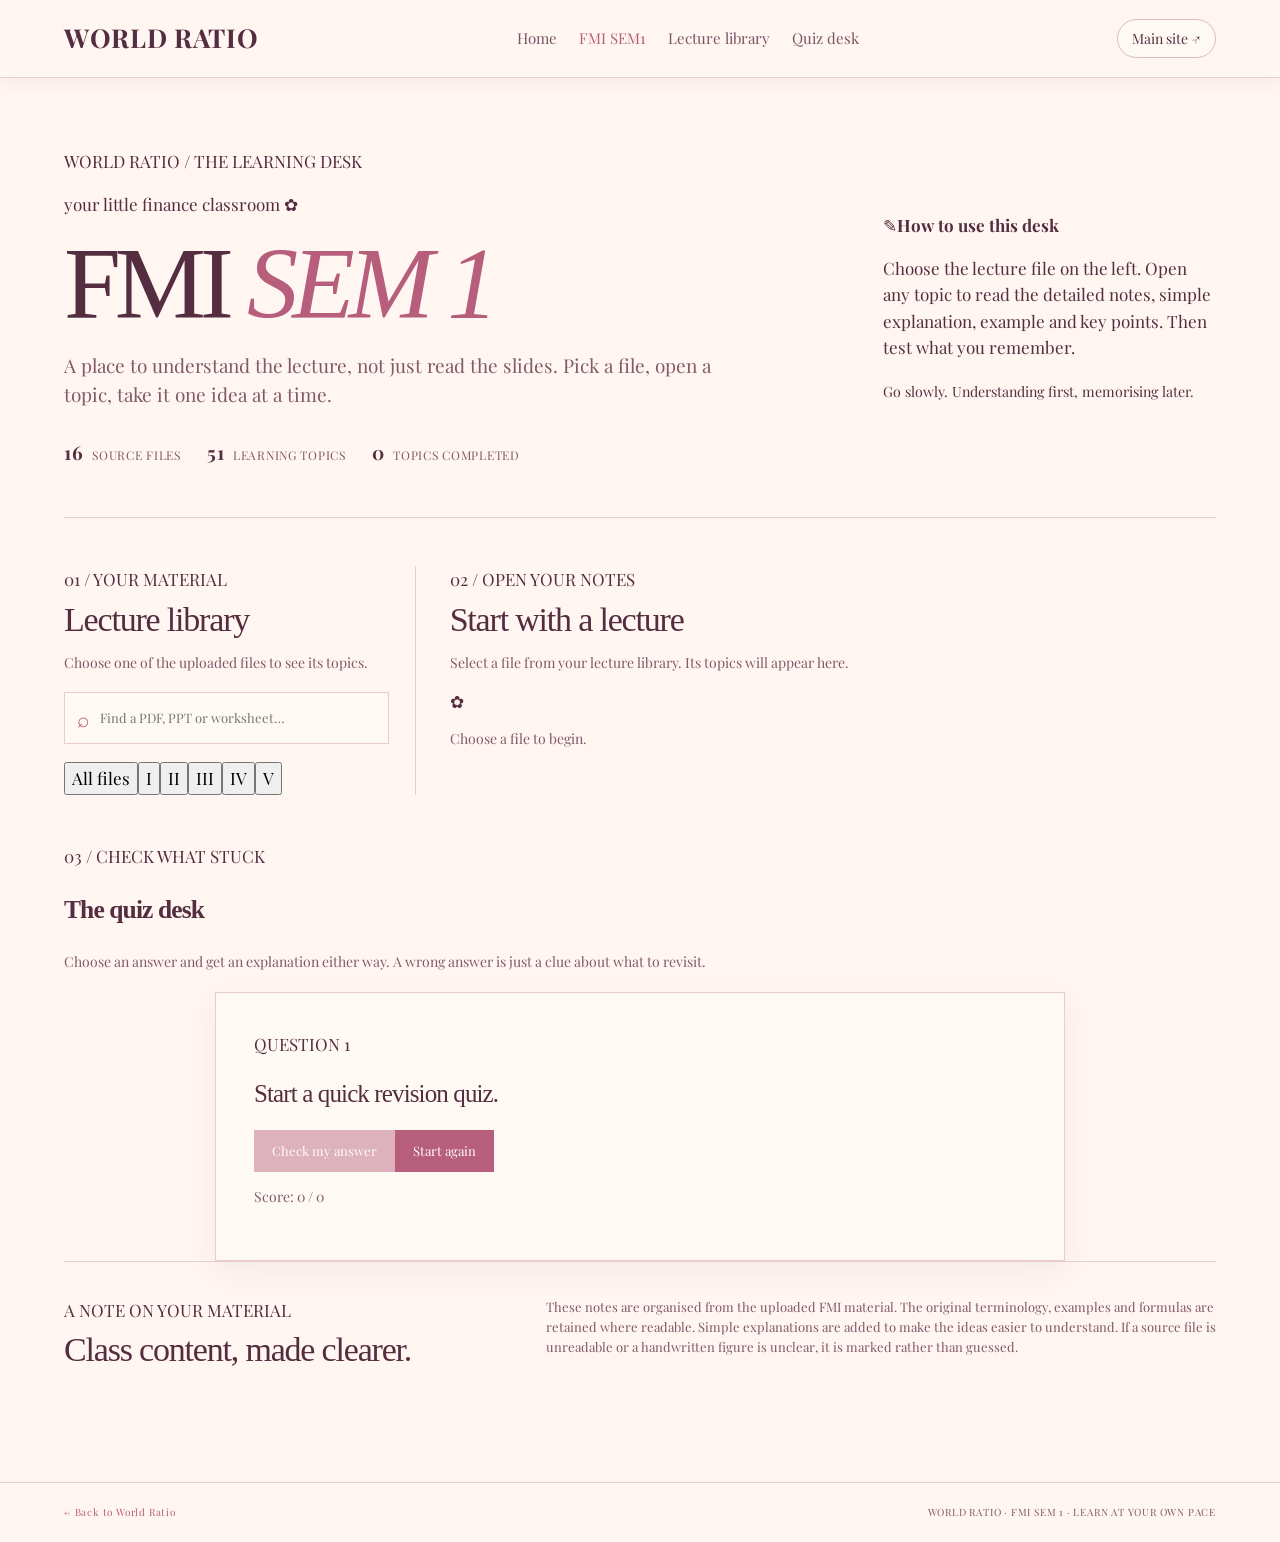
==== fmi-sem1.html @ 257c033a "Align FMI portal markup with interactive curriculum" ====
<!DOCTYPE html><html lang="en"><head><meta charset="UTF-8"><meta name="viewport" content="width=device-width,initial-scale=1"><meta name="theme-color" content="#FFF5F1"><title>FMI SEM 1 | World Ratio</title><link rel="preconnect" href="https://fonts.googleapis.com"><link href="https://fonts.googleapis.com/css2?family=Playfair+Display:wght@400;500;600;700&family=Caveat:wght@500;600;700&display=swap" rel="stylesheet"><link rel="stylesheet" href="css/style.css"><link rel="stylesheet" href="css/fmi.css"></head><body class="fmi-body"><header class="site-header fmi-header"><a class="wordmark" href="index.html#home">WORLD RATIO</a><nav class="top-nav" aria-label="FMI navigation"><a href="index.html#home">Home</a><a class="active" href="fmi-sem1.html">FMI SEM1</a><a href="#fmi-library">Lecture library</a><a href="#fmi-quiz">Quiz desk</a></nav><a class="header-home" href="index.html#home">Main site ↗</a></header><main class="fmi-main"><section class="fmi-hero"><div><div class="fmi-kicker">WORLD RATIO / THE LEARNING DESK</div><p class="fmi-hand">your little finance classroom ✿</p><h1>FMI <em>SEM 1</em></h1><p class="fmi-lede">A place to understand the lecture, not just read the slides. Pick a file, open a topic, take it one idea at a time.</p><div class="fmi-stats"><span><b id="fmi-file-count">16</b> source files</span><span><b id="fmi-topic-count">51</b> learning topics</span><span><b id="fmi-progress-count">0</b> topics completed</span></div></div><aside class="fmi-note"><span class="fmi-hand">✎</span><strong>How to use this desk</strong><p>Choose the lecture file on the left. Open any topic to read the detailed notes, simple explanation, example and key points. Then test what you remember.</p><small class="fmi-hand">Go slowly. Understanding first, memorising later.</small></aside></section><section class="fmi-layout" id="fmi-library"><aside class="fmi-library"><div class="fmi-kicker">01 / YOUR MATERIAL</div><h2>Lecture library</h2><p class="fmi-muted">Choose one of the uploaded files to see its topics.</p><div class="fmi-search"><span>⌕</span><input id="fmi-search" type="search" placeholder="Find a PDF, PPT or worksheet…" aria-label="Search source files"></div><div class="fmi-filters" id="fmi-filters"><button class="active" data-mod="all">All files</button><button data-mod="Module I">I</button><button data-mod="Module II">II</button><button data-mod="Module III">III</button><button data-mod="Module IV">IV</button><button data-mod="Module V">V</button></div><div id="fmi-files" class="fmi-files" aria-live="polite"></div></aside><section class="fmi-study"><div class="fmi-study-head"><div><div class="fmi-kicker">02 / OPEN YOUR NOTES</div><h2 id="fmi-study-title">Start with a lecture</h2><p id="fmi-study-desc" class="fmi-muted">Select a file from your lecture library. Its topics will appear here.</p></div><span class="fmi-hand">✿</span></div><div id="fmi-topics" class="fmi-topics"><p class="fmi-muted">Choose a file to begin.</p></div><article id="fmi-detail" class="fmi-detail" hidden></article><section id="fmi-related" class="fmi-related" hidden><div class="fmi-kicker">KEEP CONNECTING IDEAS</div><h3>Suggested next topics</h3><div id="fmi-related-list"></div></section></section></section><section class="fmi-quiz" id="fmi-quiz"><div class="fmi-kicker">03 / CHECK WHAT STUCK</div><h2>The quiz desk</h2><p class="fmi-muted">Choose an answer and get an explanation either way. A wrong answer is just a clue about what to revisit.</p><div class="fmi-quiz-card"><div class="fmi-kicker" id="fmi-qno">QUESTION 1</div><h3 id="fmi-question">Start a quick revision quiz.</h3><div id="fmi-choices" class="fmi-choices"></div><div id="fmi-feedback" class="fmi-feedback" hidden aria-live="polite"></div><div class="fmi-actions"><button id="fmi-check" class="fmi-button" disabled>Check my answer</button><button id="fmi-next" class="fmi-button secondary" hidden>Next question →</button><button id="fmi-restart" class="fmi-button secondary">Start again</button></div><div class="fmi-progress"><span id="fmi-progress-fill"></span></div><p class="fmi-muted" id="fmi-score">Score: 0 / 0</p></div></section><section class="fmi-method"><div><div class="fmi-kicker">A NOTE ON YOUR MATERIAL</div><h2>Class content, made clearer.</h2></div><p>These notes are organised from the uploaded FMI material. The original terminology, examples and formulas are retained where readable. Simple explanations are added to make the ideas easier to understand. If a source file is unreadable or a handwritten figure is unclear, it is marked rather than guessed.</p></section></main><footer class="fmi-footer"><a href="index.html#home">← Back to World Ratio</a><span>WORLD RATIO · FMI SEM 1 · LEARN AT YOUR OWN PACE</span></footer><script src="js/fmi.js"></script></body></html>
---- css/style.css ----
@import url('https://fonts.googleapis.com/css2?family=Playfair+Display:wght@400;500;600;700&display=swap');
@font-face{font-family:"Splatink";src:url("../assets/fonts/Splatink.woff2") format("woff2");font-weight:normal;font-style:normal;font-display:swap;}
:root{--ink:#F4F2FA;--bg:#171052;--bg-deep:#100B3B;--panel:#211A68;--panel-2:#2B2477;--muted:#F4F2FA;--muted-2:#D4D0E6;--line:rgba(244,242,250,.2);--gold:#FAF5B1;--red:#E18A91;--teal:#8FC7B5;--blue:#9DAFEA;--serif:"Times New Roman",Times,serif;--brand:"Splatink","Times New Roman",serif}
*{box-sizing:border-box}html{scroll-behavior:smooth}body{margin:0;background:var(--bg);color:var(--ink);font-family:var(--serif);font-size:17px;line-height:1.55}a{color:inherit;text-decoration:none}button,input,select{font:inherit}button,a{ -webkit-tap-highlight-color:transparent}.site-header{height:78px;padding:0 clamp(20px,5vw,76px);display:flex;align-items:center;justify-content:space-between;border-bottom:1px solid var(--line);background:rgba(23,16,82,.96);position:sticky;top:0;z-index:1000;backdrop-filter:blur(12px)}.wordmark,.footer-brand{font-family:var(--brand);font-size:26px;letter-spacing:.025em;font-weight:700}.wordmark-dot,.footer-brand span{color:var(--gold)}.top-nav{display:flex;gap:34px;color:var(--muted);font-size:15px}.top-nav a:hover,.top-nav a.active{color:var(--ink)}.header-home{font-size:14px;border:1px solid var(--line);padding:8px 14px;border-radius:2px}.header-home span{color:var(--gold);margin-left:6px}.view{display:none;min-height:70vh}.view.active{display:block}.home-view{padding:0 clamp(20px,7vw,112px)}.hero{padding:clamp(70px,10vw,138px) 0 76px;max-width:900px}.hero-kicker,.eyebrow,.feature-number,.hero-footnote,.source-note,.timeline-hint,.year-labels,.map-legend,.turning-count{font-family:var(--serif);text-transform:uppercase;letter-spacing:.09em;font-size:10px}.hero-kicker{color:var(--gold);display:flex;align-items:center;gap:12px}.kicker-line{width:32px;height:1px;background:var(--gold)}.hero-title{font-size:clamp(58px,9vw,116px);line-height:.92;letter-spacing:-.055em;font-weight:400;margin:30px 0 24px}.hero-title em{color:var(--gold);font-weight:400}.hero-subtitle{font-size:clamp(20px,2.3vw,27px);margin:0 0 14px;color:var(--ink)}.hero-copy{max-width:550px;color:var(--muted);font-size:18px}.hero-actions{display:flex;gap:14px;flex-wrap:wrap;margin-top:34px}.button{display:inline-flex;align-items:center;justify-content:center;gap:18px;padding:13px 20px;border:1px solid var(--line);font-size:15px;transition:.2s}.button-primary{background:var(--ink);color:var(--bg);border-color:var(--ink)}.button-primary:hover{background:var(--gold);border-color:var(--gold)}.button-outline:hover{border-color:var(--gold);color:var(--gold)}.button-small{padding:9px 13px;font-size:14px}.hero-footnote{color:var(--muted-2);margin-top:54px}.hero-footnote span{padding:0 9px;color:var(--gold)}.home-grid{display:grid;grid-template-columns:repeat(3,1fr);gap:14px;padding-bottom:90px}.feature-card{min-height:300px;padding:26px;border:1px solid var(--line);background:var(--bg-deep);display:flex;flex-direction:column;transition:.25s}.feature-card:hover{transform:translateY(-4px);border-color:var(--gold)}.feature-turning{background:#211A68}.feature-about{background:#1C185B}.feature-number{color:var(--muted-2)}.feature-icon{font-size:34px;color:var(--gold);margin-top:25px}.feature-card h2{font-size:31px;line-height:1.04;font-weight:400;margin:12px 0}.feature-card p{color:var(--muted);font-size:16px;max-width:270px}.feature-link{margin-top:auto;padding-top:18px;color:var(--gold);font-size:14px}.home-bottom{border-top:1px solid var(--line);padding:54px 0 76px;display:grid;grid-template-columns:1.2fr .8fr;gap:8vw}.eyebrow{color:var(--gold)}.home-bottom h2{font-size:38px;line-height:1.08;font-weight:400;margin:14px 0}.home-bottom p,.contact-card p{color:var(--muted);max-width:490px}.contact-card{border-left:1px solid var(--line);padding-left:32px}.contact-card h3{font-size:25px;font-weight:400;margin:12px 0 2px}.contact-card a,.about-contact a{color:var(--gold);text-decoration:underline;text-underline-offset:4px}.page-heading{padding:52px clamp(20px,5vw,76px) 30px;display:flex;justify-content:space-between;align-items:end;gap:20px}.page-heading h1{font-size:clamp(42px,6vw,68px);font-weight:400;line-height:1;margin:12px 0}.page-heading p{color:var(--muted);margin:0}.atlas-toolbar{padding:0 clamp(20px,5vw,76px) 18px;display:flex;justify-content:space-between;gap:16px;align-items:center}.location-search{display:flex;align-items:center;gap:10px;background:var(--bg-deep);border:1px solid var(--line);padding:0 10px;width:min(480px,100%);height:46px}.location-search>span{font-size:22px;color:var(--gold)}.location-search input{background:transparent;border:0;outline:0;color:var(--ink);width:100%;min-width:0;font-size:15px}.location-search input::placeholder{color:var(--muted-2)}.location-search button{background:var(--panel-2);color:var(--ink);border:0;padding:6px 13px;cursor:pointer}.layer-controls{display:flex;gap:18px;color:var(--muted);font-size:14px}.toggle-label{display:flex;align-items:center;gap:7px;cursor:pointer}.toggle-label input{accent-color:var(--gold)}.map-shell{position:relative;margin:0 clamp(20px,5vw,76px);border:1px solid var(--line);background:#100f27}.map-shell #map{height:min(58vh,570px);min-height:360px;background:#11102a}.leaflet-container{background:#503CBA!important;font-family:var(--serif)}.leaflet-tile-pane{filter:none}.leaflet-control-attribution{font-family:Arial,sans-serif!important;font-size:10px!important;background:rgba(16,11,59,.8)!important;color:#ddd!important}.leaflet-control-attribution a{color:#d9ca9c!important}.leaflet-bar a{background:#171052!important;color:#FFFAF0!important;border-color:#49417e!important}.map-legend{position:absolute;z-index:500;bottom:15px;left:15px;display:flex;gap:12px;flex-wrap:wrap;background:rgba(16,11,59,.91);padding:10px 12px;color:var(--muted);font-size:9px}.legend-dot{display:inline-block;width:7px;height:7px;border-radius:50%;margin-right:5px}.legend-dot.crisis{background:var(--red)}.legend-dot.policy{background:var(--gold)}.legend-dot.global{background:var(--teal)}.legend-dot.institution{background:var(--blue)}.custom-marker{width:13px;height:13px;border-radius:50%;border:2px solid #FFFAF0;box-shadow:0 0 0 4px rgba(255,250,240,.15)}.custom-marker.crisis{background:var(--red)}.custom-marker.policy{background:var(--gold)}.custom-marker.global{background:var(--teal)}.custom-marker.institution{background:var(--blue);width:11px;height:11px}.timeline-panel{margin:18px clamp(20px,5vw,76px) 0;padding:23px 25px;background:var(--bg-deep);border:1px solid var(--line)}.timeline-top{display:flex;justify-content:space-between;align-items:center}.timeline-hint{color:var(--muted-2);margin:4px 0 0;text-transform:none;letter-spacing:0;font-size:11px}.selected-year{font-size:34px;color:var(--gold);font-variant-numeric:tabular-nums}.year-slider{width:100%;margin:22px 0 8px;accent-color:var(--gold);cursor:pointer}.year-labels{display:flex;justify-content:space-between;color:var(--muted-2);font-size:9px}.timeline-actions{display:flex;gap:20px;margin-top:16px}.text-button{border:0;background:transparent;color:var(--muted);font-size:13px;cursor:pointer;padding:0}.text-button:hover{color:var(--gold)}.atlas-results{padding:44px clamp(20px,5vw,76px) 54px}.results-heading{display:flex;justify-content:space-between;align-items:end;margin-bottom:18px}.results-heading h2{font-size:30px;font-weight:400;margin:6px 0 0}.results-heading select{background:var(--bg-deep);color:var(--ink);border:1px solid var(--line);padding:9px 12px}.event-list{display:grid;grid-template-columns:repeat(2,1fr);gap:12px}.event-card{border:1px solid var(--line);background:rgba(16,11,59,.45);padding:20px;cursor:pointer;transition:.2s}.event-card:hover{border-color:var(--gold);background:rgba(43,36,119,.55)}.event-card-top{display:flex;justify-content:space-between;gap:10px;align-items:center}.event-date{font-family:var(--serif);font-size:10px;color:var(--muted-2)}.event-tag{font-family:var(--serif);font-size:9px;text-transform:uppercase;letter-spacing:.08em;color:var(--gold);border:1px solid var(--line);padding:4px 7px}.event-card h3{font-size:23px;font-weight:400;line-height:1.15;margin:13px 0 7px}.event-place{color:var(--gold);font-size:13px}.event-card p{color:var(--muted);font-size:15px;margin:12px 0}.card-read{font-size:13px;color:var(--gold)}.location-status{color:var(--muted-2);font-size:13px;padding:17px 0 0}.source-note{margin:0 clamp(20px,5vw,76px) 35px;color:var(--muted-2);font-size:9px;line-height:1.8;text-transform:none;letter-spacing:.02em}.turning-view,.about-view{padding-bottom:45px}.turning-intro{margin:0 clamp(20px,5vw,76px) 28px;padding:24px 28px;background:var(--bg-deep);border-left:2px solid var(--gold);display:flex;justify-content:space-between;align-items:center;gap:20px}.turning-intro p{margin:0;max-width:760px;color:var(--muted);font-size:18px}.turning-count{color:var(--gold);white-space:nowrap}.turning-list{padding:0 clamp(20px,5vw,76px);display:grid;grid-template-columns:repeat(2,1fr);gap:13px}.turning-card{border:1px solid var(--line);padding:23px;background:rgba(16,11,59,.45);cursor:pointer}.turning-card:hover{border-color:var(--gold)}.turning-card .event-date{color:var(--gold)}.turning-card h2{font-size:27px;line-height:1.1;font-weight:400;margin:13px 0 8px}.turning-card p{color:var(--muted);font-size:15px}.turning-card .card-read{display:inline-block;margin-top:12px}.turning-detail{margin:30px clamp(20px,5vw,76px);padding:clamp(22px,4vw,42px);background:var(--bg-deep);border:1px solid var(--line)}.detail-back{background:none;border:0;color:var(--gold);padding:0;cursor:pointer;font-size:14px}.turning-detail h2{font-size:clamp(32px,5vw,50px);font-weight:400;line-height:1.05;margin:22px 0 10px}.detail-meta{color:var(--gold);font-family:var(--serif);font-size:10px;text-transform:uppercase;letter-spacing:.08em}.detail-lede{font-size:21px;color:var(--muted);max-width:850px}.detail-columns{display:grid;grid-template-columns:1fr 1fr;gap:32px;margin:28px 0}.detail-columns h3{font-size:23px;font-weight:400;margin:0 0 8px}.detail-columns p{color:var(--muted);margin:0}.event-timeline{border-top:1px solid var(--line);padding-top:22px}.event-timeline h3{font-size:24px;font-weight:400}.timeline-item{display:grid;grid-template-columns:120px 1fr;gap:16px;padding:14px 0;border-bottom:1px solid var(--line)}.timeline-item time{font-family:var(--serif);font-size:10px;color:var(--gold)}.timeline-item strong{font-weight:400;font-size:18px}.timeline-item p{margin:3px 0 0;color:var(--muted);font-size:14px}.source-links{display:flex;flex-wrap:wrap;gap:9px;margin-top:20px}.source-links a{font-size:13px;color:var(--gold);border:1px solid var(--line);padding:8px 10px}.about-content{margin:12px clamp(20px,7vw,112px) 50px;display:grid;grid-template-columns:.5fr 1.5fr;gap:7vw;align-items:start}.about-mark{font-family:var(--brand);font-size:clamp(70px,12vw,150px);line-height:1;color:var(--gold)}.about-mark span{color:var(--ink)}.about-content h2{font-size:38px;line-height:1.08;font-weight:400;margin:0 0 20px;max-width:700px}.about-content p{color:var(--muted);max-width:760px;font-size:18px}.about-contact{margin-top:35px;display:flex;flex-direction:column;gap:6px}.about-contact strong{font-size:22px;font-weight:400}.about-contact a{width:max-content}.method-card{margin:0 clamp(20px,7vw,112px);padding:26px 30px;border:1px solid var(--line);background:var(--bg-deep)}.method-card h2{font-size:30px;font-weight:400;margin:8px 0}.method-card p,.method-card li{color:var(--muted)}.site-footer{border-top:1px solid var(--line);padding:30px clamp(20px,5vw,76px);display:flex;justify-content:space-between;align-items:center;gap:20px;color:var(--muted-2);font-size:12px}.footer-brand{font-size:18px;color:var(--ink)}.site-footer p{margin:0}.modal{display:none;position:fixed;inset:0;z-index:2000;align-items:center;justify-content:center;padding:20px}.modal.open{display:flex}.modal-backdrop{position:absolute;inset:0;background:rgba(4,3,22,.82);backdrop-filter:blur(4px)}.modal-card{position:relative;z-index:1;width:min(720px,100%);max-height:88vh;overflow:auto;background:#100B3B;border:1px solid rgba(255,250,240,.25);padding:clamp(22px,4vw,40px)}.modal-close{position:absolute;right:17px;top:12px;border:0;background:none;color:var(--ink);font-size:30px;cursor:pointer}.modal-card h2{font-size:35px;line-height:1.05;font-weight:400;margin:16px 35px 8px 0}.modal-location{color:var(--gold);font-size:14px}.modal-card p{color:var(--muted)}.modal-section{margin-top:22px}.modal-section h3{font-size:21px;font-weight:400;margin:0 0 6px}.modal-sources{display:flex;flex-direction:column;gap:7px}.modal-sources a{color:var(--gold);font-size:14px;text-decoration:underline;text-underline-offset:3px}.modal-actions{display:flex;gap:12px;flex-wrap:wrap;margin-top:22px}.modal-actions button{background:var(--panel-2);color:var(--ink);border:1px solid var(--line);padding:9px 13px;cursor:pointer}.empty-state{padding:25px;border:1px dashed var(--line);color:var(--muted);grid-column:1/-1}.institution-popup{font-family:var(--serif);color:#171052}.institution-popup strong{font-size:15px}.institution-popup span{font-size:12px}.leaflet-popup-content-wrapper,.leaflet-popup-tip{background:#FFFAF0;color:#171052}
@media(max-width:800px){.home-grid{grid-template-columns:1fr}.feature-card{min-height:240px}.home-bottom{grid-template-columns:1fr;gap:30px}.contact-card{border-left:0;border-top:1px solid var(--line);padding:25px 0 0}.top-nav{gap:14px;font-size:13px}.site-header{height:68px}.wordmark{font-size:20px}.atlas-toolbar{align-items:stretch;flex-direction:column}.layer-controls{justify-content:flex-end}.map-shell #map{height:52vh;min-height:330px}.event-list,.turning-list{grid-template-columns:1fr}.turning-intro{align-items:flex-start;flex-direction:column}.about-content{grid-template-columns:1fr;gap:20px}.about-mark{font-size:80px}.detail-columns{grid-template-columns:1fr}.site-footer{align-items:flex-start;flex-direction:column;gap:8px}.page-heading{align-items:flex-start}.page-heading .button{white-space:nowrap}.map-legend{font-size:8px;gap:8px}.timeline-panel{padding:18px}.results-heading{align-items:flex-start;gap:14px;flex-direction:column}}@media(max-width:480px){.header-home{font-size:12px;padding:6px 9px}.hero-title{font-size:58px}.hero-actions .button{width:100%}.timeline-actions{justify-content:space-between;gap:8px}.year-labels{font-size:8px}.timeline-item{grid-template-columns:86px 1fr}.page-heading h1{font-size:42px}.map-legend{position:static;background:#100B3B}.map-shell{display:flex;flex-direction:column}.map-shell #map{height:55vh}.modal{padding:8px}.modal-card{max-height:94vh}}


/* World Ratio atlas palette */
:root{--ink:#F4F2FA;--bg:#171052;--muted:#F4F2FA;--gold:#FAF5B1}
#map{background:#503CBA!important}
.leaflet-container{background:#503CBA!important}
.leaflet-control-attribution{background:rgba(23,16,82,.85)!important;color:#F4F2FA!important}
.leaflet-control-attribution a{color:#FAF5B1!important}
.leaflet-popup-content-wrapper,.leaflet-popup-tip{background:#F4F2FA;color:#171052}

/* Country and year filters for financial turning points */
.turning-filters{margin:0 clamp(20px,5vw,76px) 24px;padding:18px 20px;display:flex;align-items:center;gap:12px;flex-wrap:wrap;background:var(--bg-deep);border:1px solid var(--line)}
.turning-filters label{font-size:13px;color:var(--muted)}
.turning-filters select{min-width:190px;padding:10px 12px;background:var(--panel);color:var(--ink);border:1px solid var(--line)}
.turning-filters select:disabled{opacity:.55}
.turning-filters button{margin-left:auto}
.city-browse-popup{width:100%;min-width:260px;color:#171052;font-family:var(--serif)}
.city-browse-heading{display:flex;justify-content:space-between;align-items:center;gap:10px;padding-bottom:8px;border-bottom:1px solid #ddd8eb}
.city-browse-heading strong{font-size:15px}
.city-browse-heading span,.city-browse-controls span{font:11px Arial,sans-serif;color:#71698c}
.city-browse-controls{display:flex;justify-content:space-between;align-items:center;margin:8px 0;gap:8px}
.city-browse-controls button,.city-browse-card button{border:1px solid #c9c1df;background:#f4f2fa;color:#171052;padding:5px 10px;cursor:pointer}
.city-browse-controls button{font-size:17px;min-width:34px}
.city-browse-rail{display:flex;gap:9px;overflow-x:auto;scroll-snap-type:x mandatory;scrollbar-width:thin;padding:2px 1px 10px;max-width:380px}
.city-browse-card{flex:0 0 205px;min-height:120px;padding:12px;border:1px solid #ddd8eb;border-radius:3px;background:#faf9fd;scroll-snap-align:start;display:flex;flex-direction:column;align-items:flex-start;gap:8px}
.city-browse-meta{font:10px Arial,sans-serif;color:#71698c;text-transform:uppercase;letter-spacing:.04em}
.city-browse-card strong{font-size:14px;line-height:1.25}
.city-browse-card button{margin-top:auto;font:11px Arial,sans-serif}
.leaflet-popup-content{margin:12px!important;min-width:260px}
@media(max-width:600px){.turning-filters{align-items:stretch;flex-direction:column}.turning-filters select{width:100%}.turning-filters button{margin-left:0}.city-browse-rail{max-width:270px}.city-browse-card{flex-basis:190px}}

/* Typography refresh: Playfair Display body; condensed Times headings */

:root{--serif:"Playfair Display",Georgia,serif;--brand:"Playfair Display",Georgia,serif}
body,button,input,select,textarea{font-family:"Playfair Display",Georgia,serif}
h1,h2,h3,h4,h5,h6,.hero-title,.feature-card h2,.page-heading h1{
  font-family:"Times New Roman","Times New Roman Condensed",Times,serif!important;
  font-stretch:condensed;letter-spacing:-.035em;
}
/* Compact single-record map popup with side navigation */
.city-browse-popup{min-width:235px;max-width:300px;color:#171052;font-family:"Playfair Display",Georgia,serif}
.city-browse-nav{display:flex;align-items:center;gap:10px}
.city-browse-nav>button{flex:0 0 30px;width:30px;height:34px;border:1px solid #c8c0df;background:#f4f2fa;color:#171052;font:20px "Playfair Display",Georgia,serif;cursor:pointer;border-radius:2px}
.city-browse-nav>button:disabled{opacity:.25;cursor:default}
.city-browse-copy{min-width:0;flex:1;display:flex;flex-direction:column;gap:4px}
.city-browse-place{font-size:11px;color:#6e6688;line-height:1.35}
.city-browse-meta{font-size:11px;color:#6e6688;line-height:1.35}
.city-browse-copy>strong{font-size:14px;line-height:1.35;color:#171052}
.city-browse-details{align-self:flex-start;margin-top:4px;padding:5px 9px;border:1px solid #c8c0df;background:#f4f2fa;color:#171052;font-size:11px;cursor:pointer}
.leaflet-popup-content{margin:12px!important}

/* =========================================================
   WORLD RATIO  -  CUTE ARCHIVE EDITION
   Soft rose, paper cream, berry ink and scrapbook details.
   ========================================================= */
:root{
  --ink:#542D40;
  --bg:#FFF5F1;
  --bg-deep:#F8E8E9;
  --panel:#FCEFF0;
  --panel-2:#F3DDE3;
  --muted:#70495B;
  --muted-2:#9A7181;
  --line:rgba(126,67,91,.22);
  --gold:#B65E7B;
  --red:#C86B82;
  --teal:#8C9D91;
  --blue:#A77B9A;
  --serif:"Playfair Display",Georgia,serif;
  --brand:"Playfair Display",Georgia,serif;
  --paper:#FFF9F4;
}
html{background:var(--bg)}
body{background:var(--bg);color:var(--ink);font-family:"Playfair Display",Georgia,serif}
::selection{background:#E8B5C1;color:#542D40}
a{color:inherit}
.site-header{
  background:rgba(255,245,241,.96);border-bottom:1px solid #E8CBD3;
  box-shadow:0 3px 18px rgba(111,56,79,.06)
}
.wordmark,.footer-brand{color:#542D40}
.wordmark-dot,.footer-brand span{color:#C66F8B}
.top-nav{color:#795466}
.top-nav a:hover,.top-nav a.active{color:#B65E7B}
.header-home{border:1px solid #DDB9C6;background:#FFF9F4;border-radius:999px}
.header-home span{color:#B65E7B}
.hero{position:relative;max-width:1100px;padding:clamp(66px,9vw,118px) 0 58px}
.hero-kicker,.eyebrow{color:#B65E7B}
.kicker-line{background:#D69BAD}
.hero-title{color:#542D40}
.hero-title em{color:#B65E7B}
.hero-subtitle{color:#70495B}
.hero-copy{color:#795466;max-width:590px}
.hero-footnote{color:#9A7181}
.hero-footnote span{color:#C66F8B}
.button{border-radius:999px;border-color:#DDB9C6}
.button-primary{background:#B65E7B;color:#FFF9F4;border-color:#B65E7B}
.button-primary:hover{background:#91435F;border-color:#91435F;color:#fff}
.button-outline{background:#FFF9F4;color:#70495B}
.button-outline:hover{border-color:#B65E7B;color:#91435F}
.hero-sticker{
  position:absolute;right:2%;top:24%;width:clamp(145px,21vw,255px);
  transform:rotate(7deg);display:grid;justify-items:center;pointer-events:none
}
.hero-sticker img{width:100%;filter:drop-shadow(0 8px 8px rgba(119,66,88,.13))}
.sticker-caption{
  display:inline-block;margin-top:-12px;padding:7px 12px;background:#F5DDE1;
  border:1px dashed #C77D96;color:#7B435B;text-align:center;
  font-size:11px;line-height:1.25;transform:rotate(-5deg)
}
.archive-peek{padding:24px 0 64px;border-top:1px dashed #DDB9C6}
.archive-peek-heading{display:flex;align-items:center;justify-content:space-between;margin-bottom:15px}
.archive-sparkle{font-size:24px;color:#C66F8B}
.archive-peek-grid{display:grid;grid-template-columns:1fr 1fr .82fr;gap:16px;align-items:stretch}
.archive-photo{
  margin:0;padding:9px 9px 12px;background:#FFFDF9;border:1px solid #E6D3D5;
  box-shadow:0 5px 15px rgba(110,64,80,.10);transform:rotate(-1deg)
}
.archive-photo-crowd{transform:rotate(1.3deg)}
.archive-photo img{display:block;width:100%;height:165px;object-fit:cover;filter:sepia(.14) saturate(.78)}
.archive-photo-newspaper img{object-position:top}
.archive-photo figcaption{display:flex;flex-direction:column;gap:3px;padding:9px 3px 0}
.archive-photo figcaption strong{font-size:14px;color:#542D40}
.archive-photo figcaption span{font-size:10px;color:#9A7181;letter-spacing:.04em;text-transform:uppercase}
.archive-note{
  padding:17px;background:#F5DDE1;border:1px dashed #D69BAD;
  display:flex;flex-direction:column;align-items:center;justify-content:center;text-align:center
}
.archive-note img{width:75px;height:75px;object-fit:contain}
.archive-note p{font-size:17px;line-height:1.4;color:#70495B;margin:10px 0}
.archive-note span{font-size:9px;letter-spacing:.12em;color:#B65E7B}
.archive-credit{margin:13px 0 0;color:#9A7181;font-size:10px}
.home-grid{gap:16px}
.feature-card{
  min-height:290px;padding:26px;background:#F9E9EB;color:#542D40;
  border:1px solid #E8CBD3;border-radius:8px 8px 24px 8px;
  box-shadow:0 5px 15px rgba(111,56,79,.055)
}
.feature-card:nth-child(2){background:#FCEFE7}
.feature-card:nth-child(3){background:#F2E7EF}
.feature-card:hover{border-color:#C77D96;box-shadow:0 10px 22px rgba(111,56,79,.10)}
.feature-number{color:#A8798B}
.feature-icon{color:#B65E7B}
.feature-card h2{color:#542D40}
.feature-card p{color:#795466}
.feature-link{color:#A64F70}
.home-bottom{border-color:#E8CBD3}
.home-bottom h2,.contact-card h3{color:#542D40}
.home-bottom p,.contact-card p{color:#795466}
.contact-card{border-color:#E8CBD3}
.contact-card a,.about-contact a{color:#A64F70}
.page-heading h1{color:#542D40}
.page-heading p{color:#795466}
.page-heading .button-outline{background:#FFF9F4}
.atlas-toolbar{color:#70495B}
.location-search{background:#FFF9F4;border:1px solid #E2C5CE;border-radius:999px;overflow:hidden}
.location-search>span{color:#B65E7B}
.location-search input{color:#542D40}
.location-search input::placeholder{color:#A98593}
.location-search button{background:#B65E7B;color:#FFF9F4;border-radius:999px}
.layer-controls{color:#70495B}
.toggle-label input{accent-color:#B65E7B}
.map-postcard-note{
  margin:0 clamp(20px,5vw,76px) 12px;padding:9px 14px;
  color:#8D526B;background:#F9E9EB;border:1px dashed #D9A8B8;
  border-radius:8px;font-size:12px;text-align:center
}
.map-shell{background:#E8B5C1;border:1px solid #D69BAD;border-radius:13px;overflow:hidden;box-shadow:0 7px 20px rgba(111,56,79,.09)}
.map-shell #map{background:#E8B5C1}
.leaflet-container{background:#E8B5C1!important}
.leaflet-control-attribution{background:rgba(255,249,244,.88)!important;color:#795466!important}
.leaflet-control-attribution a{color:#A64F70!important}
.leaflet-bar a{background:#FFF5F1!important;color:#A64F70!important;border-color:#E2C5CE!important}
.map-legend{background:rgba(255,249,244,.94);color:#70495B;border:1px solid #E8CBD3;border-radius:999px}
.legend-dot.crisis{background:#C86B82}.legend-dot.policy{background:#D7A05A}
.legend-dot.global{background:#8C9D91}.legend-dot.institution{background:#A77B9A}
.custom-marker{border:2px solid #FFF9F4;box-shadow:0 0 0 4px rgba(182,94,123,.18),0 2px 6px rgba(84,45,64,.2)}
.custom-marker.crisis{background:#C86B82}
.custom-marker.policy{background:#D7A05A}
.custom-marker.global{background:#8C9D91}
.custom-marker.institution{background:#A77B9A}
.timeline-panel{background:#F9E9EB;border:1px solid #E8CBD3;border-radius:12px;box-shadow:0 5px 16px rgba(111,56,79,.05)}
.timeline-hint{color:#9A7181}
.selected-year{color:#A64F70}
.year-slider{accent-color:#B65E7B}
.year-labels{color:#9A7181}
.text-button{color:#795466}
.text-button:hover{color:#A64F70}
.atlas-results{color:#542D40}
.results-heading h2{color:#542D40}
.results-heading select,.turning-filters select{
  background:#FFF9F4;color:#542D40;border:1px solid #E2C5CE;border-radius:8px
}
.event-card,.turning-card{
  background:#FFF9F4;border:1px solid #E8CBD3;border-radius:10px;
  box-shadow:0 4px 14px rgba(111,56,79,.045)
}
.event-card:hover,.turning-card:hover{border-color:#C77D96;background:#FFFDFC;box-shadow:0 8px 18px rgba(111,56,79,.09)}
.event-date{color:#9A7181}
.event-tag{color:#A64F70;border-color:#E2C5CE;background:#FCEFF0;border-radius:999px}
.event-card h3,.turning-card h2{color:#542D40}
.event-place,.card-read{color:#A64F70}
.event-card p,.turning-card p{color:#795466}
.location-status{color:#9A7181}
.turning-intro{background:#F9E9EB;border:1px dashed #D69BAD;border-left:4px solid #C77D96;border-radius:10px;position:relative}
.turning-intro p{color:#70495B}
.turning-count{color:#A64F70}
.turning-doodle{font-size:22px;color:#C77D96}
.turning-filters{background:#F9E9EB;border:1px solid #E8CBD3;border-radius:10px}
.turning-filters label{color:#795466}
.turning-filters select{min-width:190px}
.turning-detail{background:#F9E9EB;border:1px solid #E8CBD3;border-radius:12px}
.detail-back{color:#A64F70}
.detail-meta,.timeline-item time{color:#A64F70}
.detail-lede{color:#70495B}
.detail-columns p,.timeline-item p{color:#795466}
.event-timeline{border-color:#E8CBD3}
.timeline-item{border-color:#E8CBD3}
.source-links a{color:#A64F70;border-color:#E2C5CE;background:#FFF9F4;border-radius:999px}
.source-note{color:#9A7181}
.about-mark{color:#B65E7B}
.about-mark span{color:#E8B5C1}
.about-content h2{color:#542D40}
.about-content p{color:#795466}
.about-contact{border-top:1px dashed #DDB9C6;padding-top:20px}
.method-card{background:#F9E9EB;border:1px solid #E8CBD3;border-radius:12px}
.method-card p,.method-card li{color:#795466}
.site-footer{border-color:#E8CBD3;color:#9A7181}
.modal-backdrop{background:rgba(70,35,52,.45)}
.modal-card{background:#FFF9F4;color:#542D40;border:1px solid #E8CBD3;border-radius:14px;box-shadow:0 20px 60px rgba(84,45,64,.2)}
.modal-close{color:#A64F70}
.modal-card p{color:#795466}
.modal-location,.modal-sources a{color:#A64F70}
.modal-actions button{background:#F5DDE1;color:#542D40;border:1px solid #DDB9C6;border-radius:999px}
.leaflet-popup-content-wrapper,.leaflet-popup-tip{background:#FFF9F4;color:#542D40}
.city-browse-popup{color:#542D40}
.city-browse-nav>button,.city-browse-details{background:#F5DDE1;color:#542D40;border-color:#DDB9C6;border-radius:8px}
.city-browse-place,.city-browse-meta{color:#9A7181}
.city-browse-copy>strong{color:#542D40}
.institution-popup{color:#542D40}
.empty-state{border-color:#DDB9C6;color:#795466;background:#FFF9F4;border-radius:10px}
@media(max-width:800px){
 .hero-sticker{position:relative;right:auto;top:auto;width:155px;margin:24px 0 0 auto}
 .archive-peek-grid{grid-template-columns:1fr 1fr}
 .archive-note{grid-column:1/-1;min-height:145px}
}
@media(max-width:480px){
 .archive-peek-grid{grid-template-columns:1fr 1fr;gap:10px}
 .archive-photo img{height:118px}
 .archive-photo figcaption strong{font-size:12px}
 .archive-note{grid-column:1/-1}
 .map-legend{border-radius:10px}
}

/* Little illustrated stamps keep the archive playful without crowding the data. */
.turning-card,.event-card{position:relative;overflow:hidden}
.turning-card::after,.event-card::after{
 content:"";position:absolute;right:10px;top:12px;width:43px;height:43px;
 background:url("../assets/finance-flower-doodle.svg") center/contain no-repeat;
 opacity:.20;pointer-events:none;transform:rotate(9deg)
}
.turning-card{padding-right:64px}
.turning-card .event-place{position:relative;z-index:1}
.archive-photo a{color:#A64F70}


/* Scrapbook silhouettes: soft cloud-like cards with heart and spade stamps.
   Keep data-heavy surfaces gently rounded so text, controls and maps remain easy to use. */
.feature-card{
  border-radius:38px 30px 42px 26px;
  position:relative;
  isolation:isolate;
}
.feature-card::before{
  content:"";
  position:absolute;
  z-index:-1;
  width:76px;height:42px;
  right:18px;top:-1px;
  background:rgba(255,249,244,.72);
  border:1px dashed #D69BAD;
  border-radius:999px 999px 48% 48%;
  transform:rotate(8deg);
}
.feature-card:nth-child(2){border-radius:30px 44px 26px 42px}
.feature-card:nth-child(3){border-radius:44px 26px 40px 30px}
.feature-card .feature-icon{position:relative}
.feature-card .feature-icon::after{
  content:"♡";
  display:inline-block;
  margin-left:10px;
  color:#C77D96;
  font-family:Georgia,serif;
  font-size:19px;
  transform:rotate(12deg) translateY(-5px);
}
.archive-note{
  border-radius:48% 42% 46% 40% / 18% 20% 16% 18%;
  min-height:220px;
}
.archive-note::after{
  content:"♠";
  color:#A64F70;
  font-size:19px;
  margin-top:8px;
}
.archive-photo{
  border-radius:7px 24px 8px 18px;
}
.archive-photo-crowd{border-radius:23px 7px 18px 8px}
.map-postcard-note,.timeline-panel,.turning-intro,.turning-filters,.turning-detail,.method-card{
  border-radius:24px 18px 26px 16px;
}
.event-card,.turning-card{
  border-radius:24px 14px 22px 16px;
}
.event-card:nth-child(even),.turning-card:nth-child(even){
  border-radius:14px 24px 16px 22px;
}
.empty-state{border-radius:22px 14px 20px 15px}
.modal-card{border-radius:28px 18px 26px 18px}
@media(max-width:800px){
  .feature-card,.feature-card:nth-child(2),.feature-card:nth-child(3){border-radius:28px 22px 30px 20px}
  .archive-note{min-height:170px}
}


/* Divy's welcome moment */
body.divy-is-welcoming{overflow:hidden}
body.divy-is-welcoming > :not(#divy-welcome){filter:blur(5px);pointer-events:none;user-select:none}
.divy-welcome{position:fixed;inset:0;z-index:3000;display:grid;place-items:center;padding:24px;background:rgba(38,17,37,.34);backdrop-filter:blur(5px);-webkit-backdrop-filter:blur(5px);cursor:pointer;animation:divyFadeIn .35s ease both}
.divy-welcome-inner{position:relative;width:min(920px,96vw);min-height:570px;display:flex;align-items:center;justify-content:center;cursor:pointer}
.divy-character{position:absolute;z-index:2;left:0;bottom:10px;width:min(42%,360px);height:auto;max-height:90%;object-fit:contain;object-position:bottom center;filter:drop-shadow(0 12px 12px rgba(79,36,58,.14))}
.divy-heart{position:relative;margin-left:23%;width:min(690px,78%);min-height:530px;display:grid;place-items:center;filter:drop-shadow(0 16px 28px rgba(87,39,64,.2))}
.divy-heart:before{content:"";position:absolute;inset:0;background:#fff3f5;clip-path:polygon(50% 96%,44% 91%,15% 68%,5% 56%,0 42%,2% 27%,10% 14%,23% 8%,36% 12%,50% 25%,64% 12%,77% 8%,90% 14%,98% 27%,100% 42%,95% 56%,85% 68%,56% 91%);border:0}
.divy-message{position:relative;z-index:1;width:72%;max-width:470px;padding:105px 20px 70px 20px;text-align:center;color:#593348;font-family:var(--serif);font-size:16px;line-height:1.48}
.divy-kicker{display:block;color:#b65e7b;font:700 10px/1.4 var(--serif);letter-spacing:.13em;margin-bottom:9px}
.divy-message h2{font:600 clamp(25px,3vw,37px)/1.05 var(--brand);color:#a64f70;margin:0 0 15px}
.divy-message p{margin:10px 0}
.divy-message strong{color:#8d3e60;font-weight:700}
.divy-message em{font-style:italic;color:#a64f70}
.divy-signoff{font-weight:700;color:#a64f70}
.divy-signoff span{font-size:20px}
.divy-email{display:inline-block;margin-top:3px;padding:7px 14px;border:1px solid #d9a2b4;border-radius:30px;color:#8d3e60;font-size:13px;font-weight:700}
.divy-email:hover{background:#f7dce5}
.divy-dismiss-hint{position:absolute;bottom:-4px;right:12%;font:700 10px/1 var(--serif);letter-spacing:.14em;color:#fff5f7;text-shadow:0 1px 5px rgba(40,15,30,.5)}
@keyframes divyFadeIn{from{opacity:0}to{opacity:1}}
/* Heart-shaped feature and content cards: keep the copy centred within the silhouette. */
.feature-card,.event-card,.turning-card,.contact-card,.archive-note,.empty-state{
  position:relative;isolation:isolate;overflow:hidden;
  clip-path:polygon(50% 100%,43% 94%,13% 69%,4% 57%,0 43%,2% 27%,11% 12%,25% 6%,38% 11%,50% 24%,62% 11%,75% 6%,89% 12%,98% 27%,100% 43%,96% 57%,87% 69%,57% 94%);
  border:0!important;border-radius:0!important;
  padding:clamp(48px,6vw,72px) clamp(24px,4vw,48px) clamp(54px,6vw,74px);
  background:#f8e5e9!important;color:#633b4d;
}
.feature-card:nth-child(2),.event-card:nth-child(3n+2),.turning-card:nth-child(3n+2){background:#f2d4df!important}
.feature-card:nth-child(3),.event-card:nth-child(3n),.turning-card:nth-child(3n){background:#fbeef0!important}
.feature-card h2,.event-card h3,.turning-card h2,.contact-card h3{color:#713b54!important;font-weight:700}
.feature-card p,.event-card p,.turning-card p,.contact-card p{color:#654657!important}
.feature-card .feature-number,.feature-card .feature-icon,.feature-card .feature-link,.event-card .event-date,.event-card .event-tag,.event-card .card-read,.turning-card .event-date,.turning-card .card-read{color:#a64f70!important}
.event-card,.turning-card{min-height:360px;display:flex;flex-direction:column;justify-content:center;text-align:center;align-items:center}
.event-card p,.turning-card p{max-width:250px}
.event-card .card-read,.turning-card .card-read{margin-top:auto}
.contact-card{border-left:0!important;padding:65px 42px 76px;text-align:center}
.archive-note{padding:75px 45px 80px;text-align:center}
.empty-state{padding:80px 35px;text-align:center;background:#f8e5e9!important;color:#654657!important}
@media(max-width:700px){
 .divy-welcome{padding:12px}
 .divy-welcome-inner{width:100%;min-height:min(760px,96vh);align-items:flex-end}
 .divy-character{width:42%;left:-2%;bottom:28px;max-height:55%}
 .divy-heart{width:100%;margin-left:8%;min-height:560px}
 .divy-message{width:76%;padding:100px 8px 66px;font-size:13px;line-height:1.38}
 .divy-message h2{font-size:26px}
 .divy-dismiss-hint{right:8%;bottom:5px}
 .feature-card,.event-card,.turning-card,.contact-card,.archive-note,.empty-state{padding:62px 24px 72px;min-height:330px}
}
@media(prefers-reduced-motion:reduce){.divy-welcome{animation:none}}


/* Wider heart cards with a protected text-safe area. */
.feature-card,.event-card,.turning-card,.contact-card,.archive-note,.empty-state{
  clip-path:polygon(
    50% 100%, 39% 91%, 17% 74%, 7% 64%, 1% 53%,
    0 39%, 4% 24%, 13% 11%, 27% 4%, 39% 7%,
    50% 19%, 61% 7%, 73% 4%, 87% 11%, 96% 24%,
    100% 39%, 99% 53%, 93% 64%, 83% 74%, 61% 91%
  ) !important;
  box-sizing:border-box;
}
.feature-card{
  min-height:390px;
  padding:78px 8% 82px !important;
  display:flex;flex-direction:column;align-items:center;text-align:center;
  justify-content:center;
}
.feature-card > *,.event-card > *,.turning-card > *,.contact-card > *,.archive-note > *,.empty-state > *{
  position:relative;z-index:1;
  width:84%;max-width:84%;
  margin-left:auto;margin-right:auto;
  overflow-wrap:anywhere;
}
.feature-card h2{font-size:clamp(19px,2vw,25px);line-height:1.12;margin:12px auto}
.feature-card p{font-size:14px;line-height:1.45;margin:8px auto 14px}
.feature-card .feature-number{font-size:10px;letter-spacing:.12em}
.feature-card .feature-link{font-size:12px;font-weight:700;margin-top:auto}
.event-card,.turning-card{
  min-height:410px;
  padding:78px 7% 84px !important;
  justify-content:center;
}
.event-card h3,.turning-card h2{font-size:19px;line-height:1.15}
.event-card p,.turning-card p{width:82%;max-width:82%;font-size:13px;line-height:1.42}
.event-card .event-tag{white-space:normal;max-width:78%;text-align:center}
.event-card .card-read,.turning-card .card-read{margin-top:14px}
.contact-card{padding:82px 8% 88px !important}
.contact-card p{font-size:13px;line-height:1.45}
.archive-note{padding:84px 8% 90px !important}
.archive-note p{font-size:15px;line-height:1.4}
.empty-state{padding:90px 8% 96px !important}
.divy-heart{width:min(790px,84vw);min-height:600px;margin-left:19%}
.divy-heart:before{
  clip-path:polygon(50% 98%,39% 91%,15% 72%,5% 60%,0 45%,2% 29%,11% 14%,25% 7%,39% 11%,50% 24%,61% 11%,75% 7%,89% 14%,98% 29%,100% 45%,95% 60%,85% 72%,61% 91%);
}
.divy-message{width:72%;max-width:540px;padding:118px 18px 82px;font-size:16px;line-height:1.5}
@media(max-width:800px){
 .feature-card{min-height:370px}
 .event-card,.turning-card{min-height:390px}
 .divy-heart{width:100%;min-height:570px;margin-left:7%}
 .divy-message{width:74%;padding:105px 12px 75px;font-size:14px}
}
@media(max-width:480px){
 .feature-card,.event-card,.turning-card,.contact-card,.archive-note,.empty-state{
   padding:72px 7% 80px !important;min-height:360px;
 }
 .feature-card > *,.event-card > *,.turning-card > *,.contact-card > *,.archive-note > *,.empty-state > *{
   width:82%;max-width:82%;
 }
 .divy-heart{min-height:540px}
 .divy-message{width:76%;font-size:12.5px;line-height:1.36;padding:94px 8px 68px}
}

/* Stock Market Notebook  -  illustrated double-page study spread. */
.stock-view{padding-bottom:70px}.stock-view .page-heading{margin-bottom:28px}
.notebook-search-wrap{max-width:720px;margin:0 auto 28px}.notebook-search-wrap>label{display:block;margin:0 0 8px 12px;color:#a64f70}
.notebook-search{display:flex;align-items:center;gap:12px;background:#fffaf7;border:1px solid #dfb9c5;border-radius:28px;padding:8px 16px;box-shadow:0 5px 15px rgba(84,45,64,.06)}
.notebook-search>span{font-size:25px;color:#b65e7b}.notebook-search input{flex:1;min-width:0;border:0;outline:0;background:transparent;color:#542d40;font:16px var(--sans)}.notebook-search input::placeholder{color:#b69aa5}
.notebook-search button{border:0;background:#f4dce3;color:#9f4e6c;border-radius:50%;width:30px;height:30px;font-size:20px;cursor:pointer}.notebook-search-status{text-align:center;color:#9a7181;font-size:11px;margin:9px 0}
.notebook-desk{max-width:1120px;margin:0 auto;padding:22px 22px 20px;background:#f2d9df;border:1px solid #e2bdc8;border-radius:24px;box-shadow:0 12px 32px rgba(91,48,66,.09);position:relative}
.notebook-topline{display:flex;justify-content:space-between;gap:12px;color:#a16f80;font-size:9px;letter-spacing:.16em;margin:0 5px 14px}
.notebook-book{display:grid;grid-template-columns:minmax(0,1fr) 22px minmax(0,1fr);min-height:590px;filter:drop-shadow(0 9px 14px rgba(83,49,60,.14))}
.notebook-page{position:relative;min-width:0;padding:28px 30px 24px;background-color:#fffdf5;background-image:repeating-linear-gradient(to bottom,transparent 0,transparent 39px,rgba(190,139,157,.20) 40px);display:flex;flex-direction:column}
.notebook-page-left{border-radius:13px 3px 3px 13px;border-right:1px solid #ead8d7;background-image:linear-gradient(90deg,rgba(231,183,194,.18),transparent 24px),repeating-linear-gradient(to bottom,transparent 0,transparent 39px,rgba(190,139,157,.20) 40px)}
.notebook-page-right{border-radius:3px 13px 13px 3px;border-left:1px solid #ead8d7;background-image:linear-gradient(270deg,rgba(231,183,194,.18),transparent 24px),repeating-linear-gradient(to bottom,transparent 0,transparent 39px,rgba(190,139,157,.20) 40px)}
.notebook-spine{background:linear-gradient(90deg,#e6c4ca,#c99eaa 48%,#f3e1df);display:flex;flex-direction:column;justify-content:space-evenly;align-items:center;border-radius:4px}
.notebook-spine span{width:7px;height:7px;border:1px solid #c18e9d;border-radius:50%;background:#fff7ef}
.notebook-page-head{display:flex;justify-content:space-between;align-items:center;padding-bottom:14px;border-bottom:1px dashed #d8aeba;color:#b16c84;font:700 10px var(--sans);letter-spacing:.13em}
.notebook-term-list{display:flex;flex:1;flex-direction:column;justify-content:space-evenly;padding:10px 0}
.notebook-term{display:grid;grid-template-columns:26px minmax(0,1fr) 20px;align-items:center;gap:8px;width:100%;padding:5px 2px;border:0;border-bottom:1px dashed rgba(194,145,159,.35);background:transparent;text-align:left;cursor:pointer;color:#58394b;min-height:66px}
.notebook-term:hover .notebook-term-name,.notebook-term:focus-visible .notebook-term-name{color:#a64f70;text-decoration:underline;text-decoration-style:wavy;text-underline-offset:4px}
.notebook-term:focus-visible{outline:2px solid #c77d96;outline-offset:2px;border-radius:8px}.notebook-term-index{font:11px var(--sans);color:#c08c9d}
.notebook-term-name{font:600 clamp(19px,2.4vw,27px)/1.05 "Caveat","Comic Sans MS",cursive;color:#654157;overflow-wrap:anywhere}.notebook-term-arrow{font:16px var(--sans);color:#c18b9d;text-align:right}
.notebook-page-foot{display:flex;justify-content:space-between;gap:8px;padding-top:12px;border-top:1px dashed #d8aeba;color:#b17b8c;font:600 12px "Caveat",cursive}
.notebook-no-results{margin:auto;text-align:center;color:#987386;font:22px "Caveat",cursive}
.notebook-controls{display:flex;align-items:center;justify-content:center;gap:24px;padding:18px 0 4px}
.notebook-controls button{border:1px solid #d7a6b5;background:#fff8f6;color:#8d4c65;padding:9px 17px;border-radius:30px;font:600 13px var(--sans);cursor:pointer}
.notebook-controls button:disabled{opacity:.4;cursor:not-allowed}.notebook-controls span{font:700 10px var(--sans);letter-spacing:.13em;color:#8d586d;min-width:100px;text-align:center}
.notebook-instruction{text-align:center;color:#8e6676;font:16px "Caveat",cursive;margin:12px auto 0}
.strategy-section{max-width:1120px;margin:62px auto 0}.strategy-heading{text-align:center;max-width:660px;margin:0 auto 25px}
.strategy-heading h2{font:600 clamp(27px,4vw,39px) var(--serif);color:#542d40;margin:9px 0}.strategy-heading p{color:#795466;line-height:1.6}
.strategy-notes{display:grid;grid-template-columns:repeat(2,minmax(0,1fr));gap:18px}
.strategy-note{position:relative;padding:30px 34px 28px 48px;background:#fff9f4;border:1px solid #e8cbd3;border-radius:5px 22px 8px 18px;box-shadow:0 5px 16px rgba(84,45,64,.045);background-image:repeating-linear-gradient(to bottom,transparent 0,transparent 31px,rgba(190,139,157,.12) 32px)}
.strategy-note:nth-child(2){transform:rotate(.35deg);background-color:#fdf1f1}.strategy-note:nth-child(3){transform:rotate(-.25deg);background-color:#f9edf2}.strategy-note:nth-child(4){background-color:#fff8ed}
.strategy-number{position:absolute;top:14px;left:15px;color:#c08c9d;font:11px var(--sans)}.strategy-doodle{position:absolute;top:12px;right:18px;color:#c77d96;font-size:24px}
.strategy-note h3{font:600 27px "Caveat",cursive;color:#8d4c65;margin:4px 0 10px}.strategy-note p{color:#795466;font-size:13px;line-height:1.65;margin:8px 0}
.strategy-note .strategy-caution{padding-top:8px;border-top:1px dashed #dcb9c4;font-size:12px}.strategy-note .strategy-caution strong{color:#9b4d69}
.strategy-disclaimer{text-align:center;color:#9a7181;font-size:11px;margin:18px 0 0}
.stock-term-modal{position:fixed;inset:0;z-index:4000;display:none;place-items:center;padding:20px}.stock-term-modal.is-open{display:grid}
.stock-term-backdrop{position:absolute;inset:0;background:rgba(67,34,52,.48);backdrop-filter:blur(4px)}
.stock-term-card{position:relative;width:min(560px,94vw);max-height:88vh;overflow:auto;padding:54px 48px 36px;background:#fff5f3;border:1px solid #e5bec9;border-radius:44px 26px 42px 26px;box-shadow:0 20px 60px rgba(56,25,43,.24);text-align:center;color:#593348}
.stock-term-card:before{content:"";position:absolute;inset:12px;border:1px dashed #d9a9b7;border-radius:34px 20px 32px 20px;pointer-events:none}.stock-term-card>*{position:relative}
.stock-term-close{position:absolute;top:22px;right:24px;border:0;background:transparent;color:#a64f70;font-size:27px;cursor:pointer}
.stock-term-category{font-size:9px;letter-spacing:.15em;color:#b16c84;font-weight:700}.stock-term-title{font:600 38px "Caveat",cursive;color:#9e4e6d;margin:8px 0 20px}
.stock-term-section{text-align:left;padding:15px 0;border-top:1px dashed #dcb9c4}.stock-term-section>span{font:700 9px var(--sans);letter-spacing:.13em;color:#a86b80}
.stock-term-section p{color:#68485a;line-height:1.65;font-size:14px;margin:8px 0 0}
.stock-term-more{display:inline-block;margin:15px 0 4px;padding:10px 18px;border:1px solid #d6a2b3;border-radius:24px;color:#974b68;font-weight:700;font-size:13px;text-decoration:none}
.stock-term-more:hover{background:#f6dfe6}.stock-term-footnote{color:#a17c8a;font-size:10px;margin:12px 0 0}body.stock-term-open{overflow:hidden}
/* Decorative heart backplates leave content unmasked, so long copy never gets cut off. */
.feature-card,.event-card,.turning-card,.contact-card,.archive-note,.empty-state{clip-path:none!important;overflow:visible!important;background:transparent!important;border:0!important;border-radius:0!important;isolation:isolate;position:relative}
.feature-card::before,.event-card::before,.turning-card::before,.contact-card::before,.archive-note::before,.empty-state::before{content:"";position:absolute;inset:0;z-index:-1;pointer-events:none;background:#f8e5e9;clip-path:polygon(50% 98%,39% 91%,17% 75%,6% 62%,1% 51%,0 38%,4% 24%,13% 12%,27% 6%,39% 9%,50% 22%,61% 9%,73% 6%,87% 12%,96% 24%,100% 38%,99% 51%,94% 62%,83% 75%,61% 91%)}
.feature-card:nth-child(2)::before,.event-card:nth-child(3n+2)::before,.turning-card:nth-child(3n+2)::before{background:#f2d4df}
.feature-card:nth-child(3)::before,.event-card:nth-child(3n)::before,.turning-card:nth-child(3n)::before{background:#fbeef0}
.feature-card,.event-card,.turning-card,.contact-card,.archive-note,.empty-state{padding:82px 8% 88px!important;text-align:center}
.feature-card>*,.event-card>*,.turning-card>*,.contact-card>*,.archive-note>*,.empty-state>*{width:76%;max-width:76%;margin-left:auto;margin-right:auto;overflow-wrap:anywhere;position:relative;z-index:1}
.feature-card{min-height:410px;display:flex;flex-direction:column;align-items:center;justify-content:center}.feature-card h2{font-size:clamp(20px,2.2vw,27px);line-height:1.13}
.feature-card p,.event-card p,.turning-card p,.contact-card p{font-size:13px;line-height:1.5}
.event-card,.turning-card{min-height:440px;display:flex;flex-direction:column;align-items:center;justify-content:center}.event-card h3,.turning-card h2{line-height:1.2}.event-card .card-read,.turning-card .card-read{margin-top:18px}
.archive-note{min-height:260px}.archive-note img{max-width:68px}.empty-state{min-height:300px}
.divy-welcome{z-index:99999;pointer-events:auto;touch-action:manipulation}.divy-welcome-inner{pointer-events:auto}
.divy-heart{width:min(900px,86vw);min-height:680px;margin-left:18%}
.divy-heart:before{clip-path:polygon(50% 98%,43% 91%,15% 70%,5% 59%,0 44%,2% 29%,9% 16%,20% 8%,33% 7%,43% 13%,50% 23%,57% 13%,67% 7%,80% 8%,91% 16%,98% 29%,100% 44%,95% 59%,85% 70%,57% 91%)}
.divy-message{width:76%;max-width:590px;padding:130px 20px 88px;font-size:16px;line-height:1.5}.divy-message p{margin:12px 0}
@media(max-width:800px){
 .home-grid{grid-template-columns:repeat(2,minmax(0,1fr))}.notebook-desk{padding:14px 10px}.notebook-book{min-height:520px;grid-template-columns:minmax(0,1fr) 14px minmax(0,1fr)}
 .notebook-page{padding:20px 15px 17px}.notebook-term{grid-template-columns:20px minmax(0,1fr) 14px;gap:4px;min-height:60px}.notebook-term-name{font-size:21px}
 .strategy-note{padding:28px 24px 24px 38px}.divy-heart{width:100%;min-height:590px;margin-left:7%}.divy-message{width:76%;padding:105px 12px 72px;font-size:14px}
}
@media(max-width:600px){
 .home-grid,.strategy-notes{grid-template-columns:1fr}.notebook-topline{font-size:8px}.notebook-book{grid-template-columns:1fr;gap:0;min-height:0}
 .notebook-page{min-height:420px;border-radius:10px;padding:22px 24px}.notebook-page-left{border-right:0;border-bottom:1px solid #ead8d7}.notebook-page-right{border-left:0;border-top:1px solid #ead8d7}
 .notebook-spine{height:14px;flex-direction:row}.notebook-term-name{font-size:25px}.notebook-controls{gap:8px}.notebook-controls button{padding:8px 10px;font-size:11px}.notebook-controls span{min-width:78px;font-size:9px}
 .stock-term-card{padding:48px 27px 28px}.divy-welcome-inner{min-height:95vh;align-items:flex-end}.divy-character{width:38%;left:-2%;bottom:30px;max-height:48%}
 .divy-heart{min-height:520px;margin-left:6%}.divy-message{width:78%;padding:92px 8px 66px;font-size:12px;line-height:1.38}.divy-message h2{font-size:25px}
 .feature-card,.event-card,.turning-card,.contact-card,.archive-note,.empty-state{padding:78px 7% 84px!important;min-height:370px}.feature-card>*,.event-card>*,.turning-card>*,.contact-card>*,.archive-note>*,.empty-state>*{width:78%;max-width:78%}
}

/* A complete ten-term column on each side of the open spread. */
.notebook-book{min-height:760px}
.notebook-page{min-height:760px}
.notebook-term{min-height:58px}
@media(max-width:800px){.notebook-book{min-height:700px}.notebook-page{min-height:700px}}
@media(max-width:600px){.notebook-book{min-height:0}.notebook-page{min-height:700px}}


/* Keep the welcome layer above every page element and make it the click target. */
#divy-welcome.divy-welcome{
  position:fixed!important;inset:0!important;z-index:2147483000!important;
  pointer-events:auto!important;touch-action:manipulation;
}
#divy-welcome .divy-welcome-inner,
#divy-welcome .divy-heart,
#divy-welcome .divy-message,
#divy-welcome .divy-character,
#divy-welcome .divy-dismiss-hint{pointer-events:auto!important}


/* Stock notebook: clear three-step explanations and clickable related terms. */
.stock-term-card .stock-term-section{margin:18px 0}
.stock-term-card .stock-term-section>span,
.stock-term-related-label{display:block;font-size:10px;letter-spacing:.12em;text-transform:uppercase;color:var(--rose);font-weight:700;margin-bottom:7px}
.stock-term-card .stock-term-section p{margin:0;line-height:1.58}
.stock-term-related-wrap{margin:22px 0 16px;padding-top:16px;border-top:1px dashed var(--line)}
.stock-term-related{display:flex;flex-wrap:wrap;gap:8px;margin-top:9px}
.stock-related-term{font:inherit;font-size:13px;color:var(--berry);background:#fff7f5;border:1px solid #e8b5c1;border-radius:999px;padding:7px 12px;cursor:pointer;transition:background .2s,transform .2s}
.stock-related-term:hover{background:#f8e2e7;transform:translateY(-1px)}
.stock-related-empty{font-size:13px;color:var(--muted)}


/* World Ratio finance quiz  -  new page styles only. */
.quiz-view{padding:64px 4.2% 90px;background:var(--paper,#fff5f1)}
.quiz-page-shell{max-width:1320px;margin:0 auto}
.quiz-kicker,.quiz-mode-number,.quiz-intro-note,.quiz-question-kicker,.quiz-result-mode,.quiz-result-sparkle{font-size:10px;letter-spacing:.15em;color:var(--rose,#c77d96);font-weight:700}
.quiz-title-row{display:flex;align-items:center;justify-content:space-between;gap:28px;margin:18px 0 34px}
.quiz-title-row h1{font-family:Georgia,serif;font-size:clamp(42px,6vw,76px);font-weight:400;letter-spacing:-.04em;color:var(--plum,#542d40);margin:0 0 12px}
.quiz-lede{font-size:18px;line-height:1.55;color:var(--muted,#805c6b);max-width:760px;margin:0}
.quiz-doodle{font-size:60px;color:var(--dusty,#d79aaa);white-space:nowrap}
.quiz-panel{background:#fae9ec;border:1px solid #edcbd3;border-radius:34px;padding:clamp(22px,4vw,54px);box-shadow:0 16px 42px rgba(103,52,72,.07)}
.quiz-intro-note{font-family:"Patrick Hand",cursive;font-size:17px;letter-spacing:.06em}
.quiz-intro-copy{font-size:17px;line-height:1.55;color:#805c6b;max-width:760px;margin:10px 0 28px}
.quiz-mode-grid{display:grid;grid-template-columns:repeat(3,minmax(0,1fr));gap:20px}
.quiz-mode-card{min-height:330px;border:1px solid #e7b9c5;border-radius:48% 48% 24px 24px / 20% 20% 24px 24px;background:#fff9f5;color:#542d40;padding:44px 24px 28px;display:flex;flex-direction:column;align-items:center;gap:12px;text-align:center;cursor:pointer;transition:transform .2s,box-shadow .2s}
.quiz-mode-card:hover{transform:translateY(-5px);box-shadow:0 15px 30px rgba(103,52,72,.12)}
.quiz-medium{background:#fff3f4}.quiz-hard{background:#f7e3e9}
.quiz-mode-emoji{font-size:34px;color:#c77d96;line-height:1}
.quiz-mode-card strong{font-family:Georgia,serif;font-size:36px;font-weight:400}
.quiz-mode-card>span:not(.quiz-mode-emoji):not(.quiz-mode-number){font-size:14px;line-height:1.45;color:#805c6b;min-height:42px}
.quiz-mode-card em{font-size:11px;color:#a36b80;font-style:normal;letter-spacing:.06em;margin-top:auto}
.quiz-mode-card b{font-size:13px;color:#a64f70;margin-top:5px}
.quiz-share-nudge,.quiz-footer-note{font-family:"Patrick Hand",cursive;font-size:18px;color:#9b657a;text-align:center;margin:26px auto 0}
.quiz-play-panel{max-width:900px;margin:0 auto}
.quiz-play-top{display:flex;justify-content:space-between;gap:16px;color:#a64f70;font-size:12px;letter-spacing:.1em;text-transform:uppercase}
.quiz-progress-track{height:8px;background:#f3d4dc;border-radius:99px;overflow:hidden;margin:15px 0 28px}
.quiz-progress-fill{height:100%;width:0;background:#b65e7b;border-radius:99px;transition:width .25s}
.quiz-question-paper{background:#fffaf5;border:1px solid #efd9d9;border-radius:24px;padding:clamp(22px,4vw,46px);background-image:repeating-linear-gradient(to bottom,transparent 0,transparent 47px,rgba(204,151,161,.12) 48px)}
.quiz-question-paper h2{font-family:Georgia,serif;font-weight:400;font-size:clamp(24px,3.2vw,36px);line-height:1.3;color:#542d40;margin:12px 0 28px}
.quiz-options{display:grid;gap:12px}
.quiz-option{display:flex;align-items:center;gap:14px;text-align:left;border:1px solid #e6c4cb;background:rgba(255,255,255,.88);border-radius:16px;padding:15px 18px;color:#684354;font:inherit;cursor:pointer;transition:background .2s,border-color .2s}
.quiz-option:hover:not(:disabled){background:#fff0f2;border-color:#c77d96}
.quiz-option:disabled{cursor:default}
.quiz-option-letter{width:32px;height:32px;flex:0 0 32px;border-radius:50%;display:grid;place-items:center;background:#f5dde1;color:#a64f70;font-weight:700}
.quiz-option.is-correct{border-color:#6e9b7d;background:#eef6ee}
.quiz-option.is-wrong{border-color:#c77d96;background:#fbe4e7}
.quiz-feedback{margin-top:20px;padding:17px 20px;border-radius:16px;background:#f8e7eb;color:#684354}
.quiz-feedback.is-correct{background:#edf5ed}.quiz-feedback strong{display:block;margin-bottom:5px}.quiz-feedback p{margin:0;line-height:1.5}
.quiz-next{margin-top:22px}
.quiz-text-button{border:0;background:transparent;color:#a64f70;font:inherit;padding:16px 0;cursor:pointer}
.quiz-result-panel{text-align:center;max-width:900px;margin:0 auto;background:#fff5f1}
.quiz-result-sparkle{font-family:"Patrick Hand",cursive;font-size:18px}
.quiz-result-mode{margin-top:18px}
.quiz-score{font-family:Georgia,serif;font-size:clamp(100px,18vw,180px);line-height:1.05;color:#a64f70;margin:12px 0}
.quiz-score-comment{font-family:Georgia,serif;font-size:clamp(24px,3.5vw,38px);font-weight:400;color:#542d40;margin:0 auto 12px;max-width:700px}
.quiz-score-detail{color:#805c6b;font-size:16px}
.quiz-result-actions{display:flex;justify-content:center;flex-wrap:wrap;gap:12px;margin:28px auto 10px}
.quiz-link-status{min-height:24px;color:#a64f70;font-size:13px}
.quiz-challenge-line{font-family:"Patrick Hand",cursive;font-size:20px;color:#a64f70;margin:20px auto 0}
.quiz-footer-note{font-size:16px}
[hidden]{display:none!important}
@media(max-width:850px){.quiz-mode-grid{grid-template-columns:1fr;max-width:540px;margin:auto}.quiz-mode-card{min-height:270px;border-radius:38px;padding:30px 24px}.quiz-title-row{align-items:flex-start}.quiz-doodle{font-size:38px}}
@media(max-width:520px){.quiz-view{padding:42px 18px 65px}.quiz-title-row{display:block}.quiz-doodle{display:block;margin-top:15px}.quiz-play-top{font-size:10px}.quiz-result-actions{flex-direction:column;align-items:stretch}.quiz-result-actions .button{width:100%}}

.home-quiz-cta{display:flex;justify-content:center;margin:4px auto 28px}.home-quiz-cta .button{font-size:13px}


/* Quiz answer review appears only after the final score. */
.quiz-review-section{margin:42px auto 10px;padding-top:30px;border-top:1px dashed #dbaab8;text-align:left}
.quiz-review-heading-row h2{font-family:Georgia,serif;font-size:clamp(27px,4vw,38px);font-weight:400;color:#542d40;margin:8px 0}
.quiz-review-heading-row p{color:#805c6b;line-height:1.5;margin:0 0 22px}
.quiz-review-list{display:grid;gap:14px}
.quiz-review-item{background:#fffaf7;border:1px solid #ecd4d9;border-radius:22px;padding:20px 22px}
.quiz-review-item.is-right{border-left:5px solid #82a88a}
.quiz-review-item.is-wrong{border-left:5px solid #c77d96}
.quiz-review-top{display:flex;justify-content:space-between;gap:12px;font-size:10px;letter-spacing:.12em;color:#a36b80}
.quiz-review-item.is-right .quiz-review-top strong{color:#527d5c}
.quiz-review-item.is-wrong .quiz-review-top strong{color:#a64f70}
.quiz-review-item h3{font-family:Georgia,serif;font-weight:400;font-size:21px;line-height:1.35;color:#542d40;margin:12px 0}
.quiz-review-answer{display:flex;flex-wrap:wrap;gap:8px 14px;align-items:baseline;margin:7px 0;color:#805c6b;font-size:14px}
.quiz-review-answer span{min-width:105px;color:#a36b80;font-size:11px;text-transform:uppercase;letter-spacing:.08em}
.quiz-review-answer b{font-weight:600;color:#684354}
.quiz-review-correct b{color:#527d5c}
.quiz-review-explanation{margin:15px 0 0;padding-top:13px;border-top:1px dashed #ead1d8;color:#684354;font-size:14px;line-height:1.7}
@media(max-width:520px){.quiz-review-item{padding:17px}.quiz-review-item h3{font-size:19px}.quiz-review-answer{display:block}.quiz-review-answer span{display:block;margin-bottom:3px}}

/* Notebook category chapters, interactive formulas and misconceptions. */
.notebook-category-section,.notebook-formula-section,.notebook-misconceptions{max-width:1120px;margin:42px auto 0}
.notebook-category-section{text-align:center;padding:28px 24px;background:#fff8f5;border:1px solid #edd4da;border-radius:24px}
.notebook-category-section h2,.notebook-formula-section .strategy-heading h2,.notebook-misconceptions .strategy-heading h2{font:400 clamp(27px,4vw,38px) Georgia,serif;color:#542d40;margin:8px 0}
.notebook-category-section>p{color:#805c6b;margin:0 auto 18px}.notebook-category-filters{display:flex;flex-wrap:wrap;justify-content:center;gap:9px}
.notebook-category-chip{border:1px solid #dfb6c2;background:#fffdfb;color:#89536a;border-radius:999px;padding:9px 15px;font:600 12px var(--sans);cursor:pointer}
.notebook-category-chip:hover,.notebook-category-chip.is-active{background:#f0d7df;border-color:#c9879c;color:#713b53}
.notebook-formula-grid,.misconception-grid{display:grid;grid-template-columns:repeat(2,minmax(0,1fr));gap:16px}
.notebook-formula-card,.misconception-card{padding:24px 26px;background:#fff9f5;border:1px solid #ead0d7;border-radius:18px;box-shadow:0 5px 16px rgba(84,45,64,.04)}
.notebook-formula-card>span,.misconception-card>span{font-size:9px;letter-spacing:.14em;color:#b16c84;font-weight:700}
.notebook-formula-card h3,.misconception-card h3{font:400 25px Georgia,serif;color:#542d40;margin:9px 0}
.notebook-formula-card>p{font-size:12px;line-height:1.5;color:#8b6173;min-height:36px}
.formula-inputs{display:grid;grid-template-columns:repeat(2,minmax(0,1fr));gap:10px;margin:16px 0}.formula-inputs label{display:grid;gap:5px;color:#8b6173;font-size:11px}
.formula-inputs input{width:100%;min-width:0;padding:9px 10px;border:1px solid #e2c2cc;border-radius:9px;background:#fff;color:#542d40;font:13px var(--sans)}
.notebook-formula-card output{display:block;padding:12px 14px;background:#f4e0e6;border-radius:12px;color:#8d4562;font:600 27px Georgia,serif}
.notebook-formula-card small{display:block;margin-top:12px;color:#8b6877;line-height:1.55;font-size:11px}
.misconception-card h3{font-size:21px;line-height:1.35}.misconception-card p{font-size:13px;line-height:1.65;color:#795466;margin:10px 0 0}.misconception-card p strong{color:#a04e6c}
@media(max-width:700px){.notebook-formula-grid,.misconception-grid{grid-template-columns:1fr}.notebook-category-section{padding:24px 16px}.notebook-formula-card,.misconception-card{padding:21px}}

/* Quiz: selected choice stays neutral until the end-of-quiz review. */
.quiz-option[aria-pressed="true"]{background:#f8e5eb;border-color:#c77d96;box-shadow:inset 0 0 0 1px #c77d96}
.quiz-option[aria-pressed="true"] .quiz-option-letter{background:#e9c2cf;color:#7e3d58}

/* Notebook explanations: comfortable reading width and room for longer beginner-friendly copy. */
.stock-term-card{width:min(760px,94vw);max-height:90vh;padding:58px 54px 42px;text-align:left}
.stock-term-title{text-align:center}
.stock-term-category{text-align:center;display:block}
.stock-term-section{padding:20px 0}
.stock-term-section p{font-size:16px;line-height:1.85;color:#604353}
.stock-term-section>span{font-size:10px;letter-spacing:.14em}
.stock-term-related-wrap{margin-top:18px}
@media(max-width:600px){.stock-term-card{width:96vw;max-height:92vh;padding:48px 25px 30px}.stock-term-section p{font-size:15px;line-height:1.75}}


/* Small floral-heart page breaker supplied by the site owner. */
.page-heading::after,
.notebook-category-section::after,
.strategy-section::after,
.notebook-formula-section::after,
.quiz-review-heading-row::after{
  content:"";
  display:block;
  width:146px;
  height:57px;
  margin:28px auto 10px;
  background:url("[data-uri]") center/contain no-repeat;
}

/* Use the uploaded full World Ratio artwork wherever the site displays its logo. */
.wordmark{display:flex;align-items:center;height:100%;}
.wordmark img{display:block;width:clamp(150px,19vw,230px);height:54px;object-fit:contain;object-position:left center;}
.footer-brand{display:inline-flex;align-items:center;}
.footer-brand img{display:block;width:190px;height:78px;object-fit:contain;}
.about-mark{display:flex;align-items:flex-start;}
.about-mark img{display:block;width:min(100%,300px);height:auto;object-fit:contain;}
@media(max-width:800px){.wordmark img{width:150px;height:46px}.footer-brand img{width:165px;height:68px}.about-mark img{width:min(100%,230px)}}

/* Stock notebook section shortcuts and expanded learning explanations. */
.notebook-jump-nav{max-width:1120px;margin:0 auto 26px;display:flex;flex-wrap:wrap;justify-content:center;gap:10px;padding:15px 18px;background:#fff8f5;border:1px solid #edd4da;border-radius:18px}
.notebook-jump-nav a{display:inline-flex;align-items:center;padding:9px 14px;border:1px solid #e4bfca;border-radius:999px;background:#fffdfb;color:#89536a;text-decoration:none;font-size:12px;transition:background .2s,border-color .2s}
.notebook-jump-nav a:hover{background:#f4e0e6;border-color:#c9879c}
#notebook-desk,#notebook-categories,#investment-strategies,#formula-corner,#market-misconceptions{scroll-margin-top:28px}
.strategy-disclaimer-prominent{margin:22px auto 28px;padding:18px 22px;background:#f8e7eb;border:1px solid #e7c2cd;border-radius:15px;color:#70465a;font-size:14px;line-height:1.75}
.strategy-example{margin:14px 0;padding:13px 15px;background:#fff8f5;border-left:3px solid #d99aaf;border-radius:8px;color:#684354;font-size:13px;line-height:1.75}
.strategy-note p{line-height:1.75}
.formula-explanation{display:grid;gap:13px;margin-top:16px;padding-top:15px;border-top:1px dashed #dfbdc7}
.formula-explanation section{padding:12px 13px;background:#fffdfb;border:1px solid #f0dfe3;border-radius:11px}
.formula-explanation strong{display:block;margin-bottom:7px;color:#a45d77;font-size:9px;letter-spacing:.13em}
.formula-explanation p{margin:0;color:#684354;font-size:13px;line-height:1.8}
.notebook-formula-card{min-width:0}
@media(max-width:650px){.notebook-jump-nav{justify-content:flex-start;gap:8px;padding:12px}.notebook-jump-nav a{font-size:11px;padding:8px 11px}.formula-explanation p{font-size:12px;line-height:1.75}}

/* Contextual quick links and What Happened Next timeline. */
.section-jump-nav{display:flex;flex-wrap:wrap;align-items:center;gap:9px;margin:0 auto 24px;padding:13px 16px;max-width:1120px;border:1px solid #edd4da;border-radius:16px;background:#fff9f6}
.section-jump-nav a{display:inline-flex;align-items:center;padding:8px 13px;border:1px solid #e8cbd3;border-radius:999px;background:#fffdfb;color:#87536a;text-decoration:none;font-size:12px;line-height:1.3;transition:background .2s,border-color .2s,transform .2s}
.section-jump-nav a:hover{background:#f6e6ea;border-color:#d7a3b2;transform:translateY(-1px)}
.home-jump-nav{margin:20px 0 0;padding:0;border:0;background:transparent;justify-content:flex-start}
.what-happened-next{margin:32px 0;padding:clamp(20px,4vw,34px);border:1px solid #e8cbd3;border-radius:20px;background:linear-gradient(145deg,#fff9f6,#f9edf0)}
.what-happened-next h3{margin:7px 0 9px;color:#70465a;font-family:"Playfair Display",Georgia,serif;font-size:clamp(23px,3vw,31px)}
.what-next-intro,.what-next-limited{max-width:760px;color:#775969;line-height:1.75}
.what-next-timeline{display:grid;gap:0;margin-top:20px}
.what-next-item{display:grid;grid-template-columns:42px 1fr;gap:14px;padding:18px 0;border-top:1px solid #ead3da}
.what-next-index{display:grid;place-items:center;width:34px;height:34px;border:1px solid #d9a9b8;border-radius:50%;color:#a45d77;font-size:11px}
.what-next-item time{color:#a45d77;font-size:11px;letter-spacing:.08em;text-transform:uppercase}
.what-next-item h4{margin:5px 0;color:#684354;font-size:16px}
.what-next-item p{margin:0;color:#775969;line-height:1.75;font-size:14px}
@media(max-width:640px){.section-jump-nav{gap:7px;padding:10px}.section-jump-nav a{font-size:11px;padding:7px 10px}.what-next-item{grid-template-columns:32px 1fr;gap:10px}.what-next-index{width:29px;height:29px}}


/* Finance learning directory and expandable formula explanations. */
.notebook-formula-card .formula-explanation{display:block;margin-top:15px;padding-top:12px;border-top:1px dashed #dfbdc7}
.notebook-formula-card .formula-explanation summary{display:inline-flex;align-items:center;gap:8px;cursor:pointer;list-style:none;color:#a45d77;font:600 12px var(--sans);padding:8px 0;transition:color .2s}
.notebook-formula-card .formula-explanation summary::-webkit-details-marker{display:none}
.notebook-formula-card .formula-explanation summary::after{content:"＋";font-size:15px;line-height:1}
.notebook-formula-card .formula-explanation[open] summary::after{content:"−"}
.notebook-formula-card .formula-explanation summary:hover{color:#704057}
.notebook-formula-card .formula-explanation[open]{display:grid;gap:12px}
.notebook-formula-card .formula-explanation section{margin:0}
.home-grid{grid-template-columns:repeat(3,minmax(0,1fr))}
.feature-quiz{background:#4a244d}
.feature-learning{background:#382b58}
.feature-quiz .feature-icon,.feature-learning .feature-icon{color:#f2c9d3}
.learn-finance-view{padding-bottom:65px}
.learning-intro{max-width:1040px;margin:0 auto 38px;padding:22px 26px;background:#fff8f5;border:1px solid #edd4da;border-radius:18px}
.learning-intro p{margin:0;color:#704c5d;font-size:16px;line-height:1.8}
.learning-intro span{display:block;margin-top:12px;color:#a36b80;font-size:10px;letter-spacing:.12em;text-transform:uppercase}
.finance-publications{max-width:1120px;margin:0 auto;padding:0 0 20px}
.finance-publications>h2{font:400 clamp(28px,4vw,40px) Georgia,serif;color:#542d40;margin:8px 0 24px}
.finance-publication-grid{display:grid;grid-template-columns:repeat(2,minmax(0,1fr));gap:15px}
.finance-publication-card{display:flex;flex-direction:column;min-height:230px;padding:23px 25px;background:#fff9f5;border:1px solid #ead0d7;border-radius:18px;transition:transform .2s,border-color .2s,box-shadow .2s}
.finance-publication-card:hover{transform:translateY(-3px);border-color:#d7a3b2;box-shadow:0 8px 22px rgba(84,45,64,.06)}
.finance-publication-card .publication-type{color:#a45d77;font:700 9px var(--sans);letter-spacing:.12em}
.finance-publication-card h3{margin:13px 0 8px;color:#542d40;font:400 25px Georgia,serif}
.finance-publication-card p{margin:0 0 18px;color:#775969;font-size:14px;line-height:1.75}
.finance-publication-card a{margin-top:auto;align-self:flex-start;color:#9b4f6b;font-size:13px;font-weight:600;text-decoration:none;border-bottom:1px solid #d9a9b8;padding-bottom:3px}
.finance-publication-card a:hover{color:#542d40;border-color:#542d40}
.learn-finance-view>.source-note{max-width:1120px;margin:24px auto;padding:0 2px}
#finance-publications{scroll-margin-top:25px}
@media(max-width:900px){.home-grid{grid-template-columns:repeat(2,minmax(0,1fr))}.finance-publications{padding-left:20px;padding-right:20px}}
@media(max-width:600px){.home-grid{grid-template-columns:1fr}.feature-card{min-height:260px}.finance-publication-grid{grid-template-columns:1fr}.finance-publication-card{min-height:205px;padding:21px}.learning-intro{margin-left:18px;margin-right:18px;padding:19px}.finance-publications>h2{font-size:29px}}


/* Layout repair: prevent navigation and page content from escaping the viewport. */
html,body{width:100%;max-width:100%;overflow-x:clip}
body{min-width:320px}
.view{width:100%;max-width:100%;min-width:0}
.view>*{min-width:0}
.page-heading{width:100%;max-width:100%;min-width:0;flex-wrap:wrap;align-items:flex-end}
.page-heading>div{min-width:0;max-width:100%}
.page-heading h1{max-width:100%;overflow-wrap:break-word}
nav.section-jump-nav,nav.notebook-jump-nav{
  box-sizing:border-box;width:calc(100% - 40px);max-width:1120px;min-width:0;
  margin:0 auto 26px;padding:14px 16px;display:flex;flex-flow:row wrap;
  justify-content:flex-start;align-items:center;gap:9px;overflow:visible;
}
nav.section-jump-nav a,nav.notebook-jump-nav a{
  flex:0 1 auto;max-width:100%;min-width:0;white-space:normal;
  overflow-wrap:anywhere;line-height:1.35;padding:8px 13px;
}
.stock-view .page-heading{margin-bottom:22px}
.notebook-search-wrap,.notebook-desk,.notebook-category-section,.notebook-formula-section,.notebook-misconceptions,.strategy-section,.finance-publications{
  box-sizing:border-box;width:calc(100% - 40px);max-width:1120px;min-width:0;
}
.notebook-book,.notebook-page,.notebook-formula-card,.misconception-card,.strategy-note{min-width:0}
.about-content{grid-template-columns:minmax(0,.5fr) minmax(0,1.5fr);gap:clamp(24px,5vw,7vw)}
.about-content>div{min-width:0}
.about-mark img{width:min(100%,300px);max-width:100%;height:auto}
.about-contact a{display:inline-block;width:auto;max-width:100%;overflow-wrap:anywhere;word-break:break-word}
.turning-intro,.turning-detail,.turning-list,.atlas-results,.timeline-panel,.map-shell{min-width:0;max-width:100%}
.turning-intro{flex-wrap:wrap}
.finance-publications{margin-left:auto;margin-right:auto}
.finance-publication-card{min-width:0;overflow-wrap:anywhere}
.finance-publication-card a{max-width:100%;overflow-wrap:anywhere}
.divy-character{width:min(35%,320px)}
.divy-heart{width:min(790px,74vw);margin-left:25%}
.divy-message{width:76%;max-width:560px;padding-left:22px;padding-right:22px}
@media(max-width:800px){
  .page-heading{padding:34px 20px 22px;align-items:flex-start}
  .page-heading h1{font-size:clamp(36px,8vw,54px);line-height:1.04}
  .page-heading .button{flex:0 0 auto}
  nav.section-jump-nav,nav.notebook-jump-nav{width:calc(100% - 36px);padding:12px;gap:8px;justify-content:flex-start}
  nav.section-jump-nav a,nav.notebook-jump-nav a{font-size:12px;padding:8px 11px}
  .notebook-search-wrap,.notebook-desk,.notebook-category-section,.notebook-formula-section,.notebook-misconceptions,.strategy-section,.finance-publications{width:calc(100% - 36px)}
  .notebook-book{grid-template-columns:minmax(0,1fr) 12px minmax(0,1fr)}
  .notebook-page{padding:22px 16px}
  .about-content{grid-template-columns:minmax(0,1fr);gap:22px}
  .about-mark{justify-content:center}
  .about-mark img{width:min(100%,220px)}
  .about-content h2{font-size:clamp(28px,6vw,36px)}
  .about-content p{font-size:16px;overflow-wrap:anywhere}
  .about-contact{margin-top:24px}
  .divy-welcome{overflow-y:auto;align-items:start}
  .divy-welcome-inner{width:min(100%,560px);min-height:0;margin:auto;display:flex;flex-direction:column;align-items:center;justify-content:flex-start;padding:12px 0 28px}
  .divy-character{position:relative;left:auto;bottom:auto;width:min(38%,190px);max-height:25svh;margin:0 auto -18px;flex:0 0 auto}
  .divy-heart{width:100%;min-height:0;margin:0;flex:0 0 auto}
  .divy-heart:before{clip-path:polygon(50% 98%,39% 91%,15% 72%,5% 60%,0 45%,2% 29%,11% 14%,25% 7%,39% 11%,50% 24%,61% 11%,75% 7%,89% 14%,98% 29%,100% 45%,95% 60%,85% 72%,61% 91%)}
  .divy-message{width:88%;max-width:500px;padding:76px 18px 64px;font-size:14px;line-height:1.48}
  .divy-message h2{font-size:clamp(25px,6vw,32px)}
  .divy-dismiss-hint{position:static;margin:10px auto 0;text-align:center}
}
@media(max-width:520px){
  .page-heading{padding:28px 18px 18px;gap:14px}
  .page-heading h1{font-size:clamp(32px,9vw,44px)}
  nav.section-jump-nav,nav.notebook-jump-nav{width:calc(100% - 28px);margin-bottom:20px;padding:10px;gap:7px}
  nav.section-jump-nav a,nav.notebook-jump-nav a{font-size:11px;padding:7px 10px}
  .notebook-search-wrap,.notebook-desk,.notebook-category-section,.notebook-formula-section,.notebook-misconceptions,.strategy-section,.finance-publications{width:calc(100% - 28px)}
  .notebook-desk{padding:14px 10px}
  .notebook-book{grid-template-columns:minmax(0,1fr);gap:10px;filter:none}
  .notebook-spine{display:none}
  .notebook-page{min-height:390px;padding:20px 17px;border:1px solid #ead8d7;border-radius:12px}
  .notebook-page-right{display:none}
  .notebook-term{grid-template-columns:22px minmax(0,1fr) 18px}
  .notebook-term-name{font-size:22px}
  .notebook-controls{gap:10px;flex-wrap:wrap}
  .notebook-controls button{padding:9px 12px}
  .formula-inputs{grid-template-columns:minmax(0,1fr)}
  .notebook-formula-card,.misconception-card{padding:18px}
  .about-content{margin:12px 18px 34px}
  .about-content h2{font-size:29px}
  .about-content p{font-size:15px}
  .method-card{margin:0 18px;padding:22px 20px}
  .turning-intro{margin-left:14px;margin-right:14px;padding:20px}
  .turning-list,.atlas-results{padding-left:14px;padding-right:14px}
  .divy-welcome{padding:8px}
  .divy-welcome-inner{padding-top:8px}
  .divy-character{width:min(34%,150px);max-height:20svh;margin-bottom:-12px}
  .divy-message{width:91%;padding:62px 12px 52px;font-size:13px}
  .divy-message p{margin:8px 0}
  .divy-email{margin-top:5px}
}


/* Homepage introduction refresh. */
.home-view .hero{
  position:relative;
  width:100%;
  max-width:1300px;
  padding-top:clamp(52px,7vw,92px);
  padding-bottom:58px;
}
.home-view .hero-kicker{
  display:block;
  max-width:850px;
  color:var(--gold);
  font-size:clamp(12px,1.15vw,15px);
  line-height:1.6;
  letter-spacing:.015em;
  text-transform:none;
}
.home-view .hero-kicker .kicker-line{display:none}
.home-view .hero-title{
  max-width:930px;
  font-size:clamp(54px,7.4vw,108px);
  line-height:.98;
  letter-spacing:-.045em;
  text-transform:none;
}
.home-view .hero-subtitle{
  max-width:920px;
  font-size:clamp(19px,2vw,25px);
  line-height:1.45;
}
.home-view .hero-copy{max-width:740px}
.home-view .hero-sticker{
  position:absolute;
  right:1%;
  top:34%;
  width:clamp(210px,23vw,310px);
  margin:0;
  transform:none;
  display:flex;
  align-items:center;
  justify-content:center;
}
.home-view .hero-sticker img{
  display:block;
  width:100%;
  max-width:100%;
  height:auto;
  object-fit:contain;
  filter:drop-shadow(0 8px 12px rgba(84,45,64,.08));
}
@media(max-width:1050px){
  .home-view .hero-title{max-width:75%;font-size:clamp(52px,7vw,82px)}
  .home-view .hero-sticker{width:clamp(170px,21vw,230px);right:0;top:37%}
  .home-view .hero-subtitle{max-width:78%}
  .home-view .hero-copy{max-width:75%}
}
@media(max-width:760px){
  .home-view .hero{padding:48px 0 42px}
  .home-view .hero-kicker{max-width:100%;font-size:13px;line-height:1.55}
  .home-view .hero-title{max-width:100%;font-size:clamp(43px,10vw,68px);line-height:1.02;margin:24px 0 18px;overflow-wrap:normal}
  .home-view .hero-subtitle,.home-view .hero-copy{max-width:100%}
  .home-view .hero-subtitle{font-size:20px}
  .home-view .hero-copy{font-size:16px}
  .home-view .hero-sticker{position:relative;inset:auto;width:min(64%,260px);margin:24px auto 0}
  .home-view .hero-actions{margin-top:26px}
  .home-view .hero-footnote{margin-top:30px}
}
@media(max-width:420px){
  .home-view .hero-title{font-size:clamp(39px,10.5vw,48px)}
  .home-view .hero-sticker{width:min(72%,230px)}
}


/* Photos archival page and final homepage spacing adjustments. */
.photos-archival-view{padding-bottom:70px}
.archive-page-intro{
  width:calc(100% - 40px);max-width:1160px;margin:0 auto 26px;
  padding:20px 24px;background:#F9E9EB;border:1px solid #E8CBD3;border-radius:14px;
}
.archive-page-intro p{margin:0;color:#70495B;font-size:clamp(16px,1.5vw,19px);line-height:1.65}
.archive-page-intro span{display:block;margin-top:10px;color:#A65D79;font-size:9px;letter-spacing:.11em;line-height:1.6}
.archive-gallery{
  width:calc(100% - 40px);max-width:1160px;margin:0 auto;
  display:grid;grid-template-columns:repeat(3,minmax(0,1fr));gap:18px;
}
.archive-gallery-card{
  display:flex;min-width:0;flex-direction:column;align-items:stretch;text-align:left;
  padding:10px 10px 15px;background:#FFFCF8;border:1px solid #E8CBD3;
  border-radius:15px 15px 22px 15px;box-shadow:0 5px 16px rgba(110,64,80,.07);
  cursor:pointer;color:#542D40;transition:transform .2s,border-color .2s,box-shadow .2s;
}
.archive-gallery-card:hover,.archive-gallery-card:focus-visible{
  transform:translateY(-3px);border-color:#C77D96;box-shadow:0 10px 24px rgba(110,64,80,.12);outline:none;
}
.archive-gallery-card img{
  display:block;width:100%;height:205px;object-fit:cover;border-radius:8px;
  background:#F4E5E6;filter:sepia(.08) saturate(.88);
}
.archive-card-type{margin:13px 4px 5px;color:#A65D79;font-size:9px;letter-spacing:.1em;line-height:1.5}
.archive-gallery-card strong{margin:0 4px;color:#542D40;font:400 21px/1.2 Georgia,serif}
.archive-card-action{margin:14px 4px 0;color:#A64F70;font-size:12px}
.archive-page-credit{width:calc(100% - 40px);max-width:1160px;margin:20px auto 0;color:#9A7181;font-size:11px;line-height:1.7}
.archive-modal{display:none;position:fixed;inset:0;z-index:2500;align-items:center;justify-content:center;padding:20px}
.archive-modal.open{display:flex}
.archive-modal-backdrop{position:absolute;inset:0;background:rgba(36,20,34,.72);backdrop-filter:blur(4px)}
.archive-modal-card{
  position:relative;z-index:1;display:grid;grid-template-columns:minmax(0,1fr) minmax(0,1fr);
  gap:0;width:min(900px,100%);max-height:88vh;overflow:auto;background:#FFF9F4;
  border:1px solid #E8CBD3;border-radius:18px;box-shadow:0 18px 60px rgba(30,10,25,.24)
}
.archive-modal-image{width:100%;height:100%;min-height:320px;max-height:600px;object-fit:cover;background:#F4E5E6}
.archive-modal-copy{padding:clamp(24px,4vw,42px);align-self:center}
.archive-modal-type{color:#A65D79;font-size:10px;letter-spacing:.11em;text-transform:uppercase}
.archive-modal-copy h2{margin:13px 0 14px;color:#542D40;font:400 clamp(27px,3.2vw,38px)/1.08 Georgia,serif}
.archive-modal-copy p{margin:0;color:#70495B;font-size:16px;line-height:1.8}
.archive-modal-copy a{display:inline-block;margin-top:20px;color:#A64F70;font-size:13px;text-decoration:underline;text-underline-offset:4px}
.archive-modal-close{position:absolute;z-index:2;right:10px;top:8px;width:38px;height:38px;border:1px solid #E8CBD3;border-radius:50%;background:#FFF9F4;color:#70495B;font-size:25px;cursor:pointer}
.home-view .hero-kicker{
  display:block;max-width:1040px;font-size:clamp(13px,1.15vw,16px);
  line-height:1.65;letter-spacing:.025em;text-transform:none;
}
.home-view .hero-kicker .kicker-line{display:none}
.home-view .hero-title{
  max-width:calc(100% - 285px);font-size:clamp(52px,6.7vw,96px);
  line-height:1;letter-spacing:-.045em;
}
.home-view .hero-sticker{right:0;top:37%;width:clamp(210px,19vw,270px)}
@media(max-width:1100px){
  .archive-gallery{grid-template-columns:repeat(2,minmax(0,1fr))}
  .home-view .hero-title{max-width:calc(100% - 235px);font-size:clamp(48px,6.5vw,78px)}
  .home-view .hero-sticker{width:220px;top:40%}
}
@media(max-width:760px){
  .archive-gallery{grid-template-columns:repeat(2,minmax(0,1fr));gap:12px}
  .archive-gallery-card img{height:165px}
  .archive-gallery-card strong{font-size:18px}
  .archive-page-intro{padding:17px 18px}
  .archive-modal{padding:12px}
  .archive-modal-card{grid-template-columns:minmax(0,1fr);max-width:540px}
  .archive-modal-image{height:230px;min-height:0;max-height:34vh}
  .archive-modal-copy{padding:22px}
  .archive-modal-copy p{font-size:14px;line-height:1.7}
  .home-view .hero-title{max-width:100%;font-size:clamp(44px,9vw,66px)}
  .home-view .hero-sticker{position:relative;inset:auto;width:min(65%,245px);margin:22px auto 0}
  .home-view .hero-kicker{font-size:14px;line-height:1.6}
}
@media(max-width:480px){
  .archive-gallery{grid-template-columns:minmax(0,1fr);width:calc(100% - 28px)}
  .archive-page-intro,.archive-page-credit{width:calc(100% - 28px)}
  .archive-gallery-card img{height:205px}
  .archive-modal-image{height:205px}
  .archive-modal-copy{padding:19px}
  .home-view .hero-title{font-size:clamp(40px,10vw,50px)}
  .home-view .hero-sticker{width:min(72%,220px)}
}

@media(max-width:800px){
  .site-header{gap:12px;min-width:0}
  .top-nav{flex:1 1 auto;min-width:0;overflow-x:auto;overflow-y:hidden;white-space:nowrap;justify-content:flex-start;scrollbar-width:none;-webkit-overflow-scrolling:touch}
  .top-nav::-webkit-scrollbar{display:none}
  .top-nav a{flex:0 0 auto}
  .header-home{flex:0 0 auto}
}
@media(max-width:520px){
  .site-header{padding-left:12px;padding-right:12px;gap:8px}
  .wordmark img{width:112px;height:auto}
  .top-nav{gap:12px;font-size:11px}
  .header-home{font-size:11px;padding:6px 8px}
}


/* Photos Archival: a two-page scrapbook album with category tabs. */
#photos-archival .archive-album-controls{
  width:min(1160px,calc(100% - 40px));margin:0 auto 18px;
  display:flex;flex-wrap:wrap;gap:9px;align-items:center;
}
#photos-archival .archive-category{
  appearance:none;border:1px solid #E5BFCB!important;border-radius:999px!important;
  background:#FFF9F5!important;color:#87516A!important;padding:10px 17px!important;
  font:500 13px/1.2 Georgia,serif!important;cursor:pointer;box-shadow:none!important;
  white-space:nowrap;transition:background .2s,color .2s,border-color .2s;
}
#photos-archival .archive-category:hover,
#photos-archival .archive-category.is-active{
  background:#A95778!important;border-color:#A95778!important;color:#FFF9F5!important;
}
#photos-archival .archive-album{
  width:min(1160px,calc(100% - 40px));margin:0 auto;
  padding:clamp(14px,2.5vw,28px);
  border:1px solid #E8CBD3;border-radius:8px 8px 20px 20px;
  background:#F8E9E9;
  box-shadow:0 14px 34px rgba(91,49,68,.09),inset 0 0 0 5px rgba(255,255,255,.35);
}
#photos-archival .archive-album-spread{
  position:relative;display:grid;grid-template-columns:minmax(0,1fr) minmax(0,1fr);
  gap:0;min-height:470px;overflow:hidden;border:1px solid #E5D2CC;
  border-radius:4px;background:#FFFCF7;
  box-shadow:0 4px 12px rgba(76,45,52,.06);
}
#photos-archival .archive-album-spread::after{
  content:"";position:absolute;z-index:2;top:0;bottom:0;left:50%;width:22px;
  transform:translateX(-50%);
  background:linear-gradient(90deg,rgba(76,45,52,.08),rgba(255,255,255,.76) 45%,rgba(76,45,52,.09));
  pointer-events:none;
}
#photos-archival .archive-album-photo{
  position:relative;display:flex!important;min-width:0;min-height:0;
  flex-direction:column;align-items:stretch;gap:0;
  padding:24px clamp(14px,2.4vw,30px) 22px!important;
  border:0!important;border-radius:0!important;
  background:#FFFCF7!important;color:#542D40!important;
  text-align:left!important;white-space:normal!important;
  cursor:pointer;box-shadow:none!important;
}
#photos-archival .archive-album-photo:first-child{
  border-right:1px solid rgba(197,151,161,.2)!important;
  box-shadow:inset -12px 0 18px -19px rgba(72,38,54,.45)!important;
}
#photos-archival .archive-album-photo:last-child{
  box-shadow:inset 12px 0 18px -19px rgba(72,38,54,.45)!important;
}
#photos-archival .archive-photo-number{
  display:block;margin-bottom:12px;color:#B4778D;
  font:italic 13px Georgia,serif;letter-spacing:.08em;
}
#photos-archival .archive-photo-image-wrap{
  position:relative;display:block;width:100%;height:clamp(190px,24vw,285px);
  overflow:hidden;background:#F2E6E3;border:7px solid #FFF;
  box-shadow:0 2px 10px rgba(75,43,55,.13);
}
#photos-archival .archive-photo-image-wrap img{
  display:block!important;width:100%!important;height:100%!important;
  max-width:100%!important;object-fit:cover!important;
  border:0!important;border-radius:0!important;filter:sepia(.08) saturate(.86);
}
#photos-archival .archive-image-unavailable{
  display:none;position:absolute;inset:0;align-items:center;justify-content:center;
  padding:15px;color:#94657A;text-align:center;font-size:13px;line-height:1.6;
}
#photos-archival .archive-photo-image-wrap.image-failed img{display:none!important}
#photos-archival .archive-photo-image-wrap.image-failed .archive-image-unavailable{display:flex}
#photos-archival .archive-photo-caption{
  display:flex;flex-direction:column;align-items:flex-start;gap:8px;
  padding:17px 3px 0;
}
#photos-archival .archive-photo-caption .archive-card-type{
  display:block;margin:0;color:#A65D79;font-size:9px;letter-spacing:.1em;line-height:1.5;
}
#photos-archival .archive-photo-caption strong{
  display:block;margin:0;color:#542D40;font:400 clamp(18px,2vw,23px)/1.25 Georgia,serif;
}
#photos-archival .archive-photo-caption .archive-card-action{
  display:block;margin:4px 0 0;color:#A64F70;font-size:12px;
}
#photos-archival .archive-album-navigation{
  display:flex;align-items:center;justify-content:space-between;gap:12px;
  padding:18px 4px 2px;
}
#photos-archival .archive-page-button{
  appearance:none;border:1px solid #DDB5C2!important;border-radius:999px!important;
  background:#FFF9F5!important;color:#89536B!important;
  padding:10px 17px!important;font:500 13px Georgia,serif!important;
  cursor:pointer;box-shadow:none!important;
}
#photos-archival .archive-page-button:hover:not(:disabled){
  background:#A95778!important;color:#FFF9F5!important;border-color:#A95778!important;
}
#photos-archival .archive-page-button:disabled{
  opacity:.4;cursor:not-allowed;
}
#photos-archival .archive-page-count{
  color:#94677A;font:italic 13px Georgia,serif;text-align:center;
}
#photos-archival .archive-album-spread.is-turning{animation:archivePageIn .28s ease both}
@keyframes archivePageIn{
  from{opacity:.45;transform:perspective(900px) rotateY(-2deg)}
  to{opacity:1;transform:perspective(900px) rotateY(0)}
}
@media(max-width:700px){
  #photos-archival .archive-album-controls,
  #photos-archival .archive-album{width:calc(100% - 28px)}
  #photos-archival .archive-album-controls{gap:7px}
  #photos-archival .archive-category{padding:9px 12px!important;font-size:12px!important}
  #photos-archival .archive-album{padding:10px}
  #photos-archival .archive-album-spread{min-height:0}
  #photos-archival .archive-album-photo{padding:15px 10px 16px!important}
  #photos-archival .archive-photo-image-wrap{height:clamp(125px,32vw,205px);border-width:4px}
  #photos-archival .archive-photo-number{margin-bottom:8px;font-size:11px}
  #photos-archival .archive-photo-caption{gap:6px;padding:11px 1px 0}
  #photos-archival .archive-photo-caption .archive-card-type{font-size:8px}
  #photos-archival .archive-photo-caption strong{font-size:16px}
  #photos-archival .archive-photo-caption .archive-card-action{font-size:11px}
  #photos-archival .archive-album-navigation{padding-top:13px;gap:7px}
  #photos-archival .archive-page-button{padding:9px 11px!important;font-size:11px!important}
  #photos-archival .archive-page-count{font-size:11px}
}
@media(max-width:390px){
  #photos-archival .archive-album-photo{padding:12px 7px!important}
  #photos-archival .archive-photo-image-wrap{height:125px}
  #photos-archival .archive-photo-caption strong{font-size:14px}
  #photos-archival .archive-page-button{padding:8px 8px!important}
}


/* Realistic paper-turn interaction for both learning books. */
.notebook-book{perspective:1800px;transform-style:preserve-3d}
.notebook-page{backface-visibility:hidden;transform-style:preserve-3d}
.notebook-book.is-turning.turn-next .notebook-page-right{
  transform-origin:left center;
  animation:notebookTurnNext .68s cubic-bezier(.22,.72,.25,1) both;
}
.notebook-book.is-turning.turn-prev .notebook-page-left{
  transform-origin:right center;
  animation:notebookTurnPrev .68s cubic-bezier(.22,.72,.25,1) both;
}
@keyframes notebookTurnNext{
  0%{transform:rotateY(-78deg);filter:brightness(.78);box-shadow:-18px 0 28px rgba(74,43,57,.18)}
  55%{filter:brightness(.96)}
  100%{transform:rotateY(0);filter:brightness(1);box-shadow:none}
}
@keyframes notebookTurnPrev{
  0%{transform:rotateY(78deg);filter:brightness(.78);box-shadow:18px 0 28px rgba(74,43,57,.18)}
  55%{filter:brightness(.96)}
  100%{transform:rotateY(0);filter:brightness(1);box-shadow:none}
}
#photos-archival .archive-album{perspective:1800px}
#photos-archival .archive-album-spread{transform-style:preserve-3d}
#photos-archival .archive-album-spread.is-turning::before{
  content:"";position:absolute;z-index:4;top:0;bottom:0;left:50%;width:50%;
  pointer-events:none;transform-origin:left center;
  background:linear-gradient(90deg,#f7e9e5 0%,#fffdf8 18%,#fffdf8 78%,#ead7d1 100%);
  box-shadow:-9px 0 22px rgba(76,45,52,.12);
  backface-visibility:hidden;
}
#photos-archival .archive-album-spread.is-turning.turn-next::before{
  animation:archiveTurnNext .72s cubic-bezier(.2,.72,.25,1) both;
}
#photos-archival .archive-album-spread.is-turning.turn-prev::before{
  left:0;transform-origin:right center;
  animation:archiveTurnPrev .72s cubic-bezier(.2,.72,.25,1) both;
}
@keyframes archiveTurnNext{
  0%{transform:rotateY(0);filter:brightness(.9)}
  100%{transform:rotateY(-165deg);filter:brightness(1)}
}
@keyframes archiveTurnPrev{
  0%{transform:rotateY(0);filter:brightness(.9)}
  100%{transform:rotateY(165deg);filter:brightness(1)}
}
@media(prefers-reduced-motion:reduce){
  .notebook-book.is-turning .notebook-page-left,.notebook-book.is-turning .notebook-page-right,
  #photos-archival .archive-album-spread.is-turning::before{animation:none!important}
}

@media(max-width:600px){
  .notebook-book.is-turning.turn-next .notebook-page-left{
    transform-origin:left center;
    animation:notebookTurnNext .68s cubic-bezier(.22,.72,.25,1) both;
  }
  .notebook-book.is-turning.turn-prev .notebook-page-left{
    transform-origin:right center;
    animation:notebookTurnPrev .68s cubic-bezier(.22,.72,.25,1) both;
  }
}


/* Mobile-only welcome layout: keep every line inside the heart's broad centre. */
@media(max-width:700px){
  .divy-welcome{
    padding:10px 12px 18px;
    overflow-y:auto;
    -webkit-overflow-scrolling:touch;
  }
  .divy-welcome-inner{
    width:100%;
    min-height:min(820px,96svh);
    min-height:min(820px,96vh);
    align-items:flex-end;
    justify-content:center;
    padding-top:112px;
    box-sizing:border-box;
  }
  .divy-character{
    width:38%;
    max-width:170px;
    max-height:34%;
    left:50%;
    bottom:auto;
    top:0;
    transform:translateX(-50%);
    object-position:bottom center;
  }
  .divy-heart{
    width:min(100%,430px);
    margin:0;
    min-height:650px;
    height:auto;
  }
  .divy-message{
    width:72%;
    max-width:300px;
    padding:145px 0 105px;
    box-sizing:border-box;
    font-size:12px;
    line-height:1.34;
  }
  .divy-kicker{
    font-size:9px;
    letter-spacing:.09em;
    line-height:1.35;
    margin-bottom:8px;
  }
  .divy-message h2{
    font-size:23px;
    line-height:1.08;
    margin:0 0 12px;
  }
  .divy-message p{margin:8px 0}
  .divy-signoff span{font-size:17px}
  .divy-email{
    max-width:100%;
    box-sizing:border-box;
    margin-top:5px;
    padding:7px 11px;
    font-size:12px;
    white-space:normal;
  }
  .divy-dismiss-hint{
    right:50%;
    bottom:4px;
    transform:translateX(50%);
    width:max-content;
    max-width:90%;
    text-align:center;
    font-size:9px;
    letter-spacing:.1em;
  }
}


/* Keep in-page quick-link destinations clear of the sticky site header. */
main .view [id]{scroll-margin-top:96px}
@media(max-width:800px){main .view [id]{scroll-margin-top:82px}}
---- css/fmi.css ----
:root{--fmi-ink:#542D40;--fmi-muted:#80596A;--fmi-paper:#FFF9F4;--fmi-rose:#F8E8E9;--fmi-line:#E8CBD3;--fmi-accent:#B65E7B;--fmi-green:#8C9D91}
.fmi-body{background:#FFF5F1;color:var(--fmi-ink)}.fmi-header{position:sticky;top:0}.fmi-header .top-nav{gap:22px}.fmi-main{max-width:1440px;margin:auto;padding:0 clamp(18px,5vw,72px) 70px}
.fmi-hero{padding:70px 0 50px;display:grid;grid-template-columns:1.4fr .6fr;gap:42px;align-items:center;border-bottom:1px solid var(--fmi-line)}
.fmi-hero h1{font-size:clamp(58px,8vw,104px);line-height:.95;font-weight:400;letter-spacing:-.06em;margin:10px 0 18px}.fmi-hero h1 em{color:var(--fmi-accent);font-style:italic}.fmi-handwritten{font:30px Caveat,cursive;color:var(--fmi-accent);margin:20px 0 0}.fmi-lede{font-size:19px;max-width:680px;color:var(--fmi-muted)}.fmi-stats{display:flex;gap:26px;flex-wrap:wrap;margin-top:28px;font-size:12px;color:var(--fmi-muted);text-transform:uppercase;letter-spacing:.06em}.fmi-stats b{font-size:19px;color:var(--fmi-ink);margin-right:5px}
.fmi-hero-note{background:#F8E8E9;border:1px solid var(--fmi-line);padding:26px 28px;transform:rotate(1deg);box-shadow:5px 6px 0 rgba(182,94,123,.08)}.fmi-hero-note>span{font:34px Caveat;color:var(--fmi-accent)}.fmi-hero-note strong{display:block;font-size:22px;margin:4px 0}.fmi-hero-note p{color:var(--fmi-muted);font-size:14px}.fmi-hero-note small{font:18px Caveat;color:var(--fmi-accent)}
.fmi-layout{display:grid;grid-template-columns:minmax(270px,.78fr) minmax(0,1.7fr);gap:34px;padding:48px 0}.fmi-library{border-right:1px solid var(--fmi-line);padding-right:26px}.fmi-section-kicker{font-size:10px;letter-spacing:.13em;text-transform:uppercase;color:var(--fmi-accent);font-weight:600}.fmi-library h2,.fmi-study h2,.fmi-quiz-heading h2,.fmi-method h2{font-size:34px;font-weight:400;line-height:1.1;margin:8px 0}.fmi-muted{color:var(--fmi-muted);font-size:14px}.fmi-search{display:flex;align-items:center;gap:8px;border:1px solid var(--fmi-line);background:var(--fmi-paper);padding:9px 12px;margin:18px 0}.fmi-search span{font-size:21px;color:var(--fmi-accent)}.fmi-search input{border:0;background:transparent;outline:0;width:100%;min-width:0;color:var(--fmi-ink);font-size:13px}.fmi-module-filter{display:flex;gap:5px;flex-wrap:wrap;margin-bottom:16px}.fmi-module-filter button{border:1px solid var(--fmi-line);background:transparent;color:var(--fmi-muted);padding:5px 9px;font-size:11px;cursor:pointer}.fmi-module-filter button.is-active,.fmi-module-filter button:hover{background:var(--fmi-accent);color:white;border-color:var(--fmi-accent)}
.fmi-source-list{display:flex;flex-direction:column;gap:8px}.fmi-source-card{width:100%;text-align:left;border:1px solid var(--fmi-line);background:var(--fmi-paper);padding:13px 14px;cursor:pointer;color:var(--fmi-ink);transition:.18s}.fmi-source-card:hover,.fmi-source-card.is-active{border-color:var(--fmi-accent);background:#FCEEF0;transform:translateX(2px)}.fmi-source-card-top{display:flex;justify-content:space-between;gap:10px;align-items:center}.fmi-source-card strong{display:block;font-size:14px;font-weight:500;line-height:1.35;margin:5px 0}.fmi-source-card small{display:block;color:var(--fmi-muted);font-size:10px}.fmi-file-type{font-size:9px;text-transform:uppercase;letter-spacing:.08em;color:var(--fmi-accent)}.fmi-source-card .fmi-file-name{font-size:10px;line-height:1.4;color:#987989;overflow-wrap:anywhere;margin-top:7px}.fmi-study-top{display:flex;justify-content:space-between;align-items:flex-start;gap:20px}.fmi-bookmark{font:34px Caveat;color:var(--fmi-accent)}.fmi-topic-list{display:grid;grid-template-columns:repeat(2,minmax(0,1fr));gap:9px;margin-top:20px}.fmi-topic-button{display:flex;align-items:center;justify-content:space-between;gap:10px;text-align:left;background:var(--fmi-paper);border:1px solid var(--fmi-line);padding:13px 14px;color:var(--fmi-ink);cursor:pointer;min-height:62px}.fmi-topic-button:hover,.fmi-topic-button.is-active{border-color:var(--fmi-accent);background:#FCEEF0}.fmi-topic-button strong{font-size:13px;font-weight:500}.fmi-topic-button small{display:block;font-size:9px;color:var(--fmi-muted);margin-top:3px}.fmi-topic-button span{color:var(--fmi-accent);font-size:19px}
.fmi-empty{grid-column:1/-1;padding:45px 20px;text-align:center;border:1px dashed var(--fmi-line);color:var(--fmi-muted)}.fmi-empty span{font:32px Caveat;color:var(--fmi-accent)}.fmi-empty strong{display:block;color:var(--fmi-ink);font-size:20px}.fmi-topic-detail{margin-top:22px;background:var(--fmi-paper);border:1px solid var(--fmi-line);padding:clamp(18px,3vw,30px);box-shadow:0 8px 24px rgba(100,45,68,.05)}.fmi-detail-top{display:flex;justify-content:space-between;align-items:center;gap:12px;flex-wrap:wrap}.fmi-detail-top span{font-size:10px;text-transform:uppercase;letter-spacing:.1em;color:var(--fmi-accent)}.fmi-topic-detail h3{font-size:30px;font-weight:400;line-height:1.1;margin:12px 0}.fmi-topic-detail p{color:var(--fmi-muted);font-size:14px}.fmi-topic-detail h4{font-size:16px;font-weight:600;margin:22px 0 6px}.fmi-simple-box{background:#F8E8E9;border-left:3px solid var(--fmi-accent);padding:15px 17px;margin:16px 0}.fmi-simple-box b{font-size:10px;text-transform:uppercase;letter-spacing:.08em;color:var(--fmi-accent)}.fmi-simple-box p{font-size:15px;color:var(--fmi-ink);margin:6px 0 0}.fmi-example{border:1px dashed #DDB9C6;padding:15px 17px;margin:16px 0}.fmi-example b{color:var(--fmi-accent);font-size:10px;text-transform:uppercase;letter-spacing:.08em}.fmi-key-list{padding-left:20px;color:var(--fmi-muted);font-size:13px}.fmi-key-list li{margin:6px 0}.fmi-complete-button{background:transparent;border:1px solid var(--fmi-line);color:var(--fmi-ink);padding:8px 12px;cursor:pointer;font-size:11px}.fmi-complete-button.is-done{background:#E8F0E9;border-color:#AFC4B4;color:#3E654A}.fmi-related{margin-top:22px;padding:18px;background:#F8E8E9;border:1px solid var(--fmi-line)}.fmi-related h3{font-size:21px;font-weight:400;margin:5px 0 12px}.fmi-related-list{display:flex;gap:8px;flex-wrap:wrap}.fmi-related-list button{background:var(--fmi-paper);border:1px solid var(--fmi-line);padding:8px 11px;color:var(--fmi-ink);cursor:pointer;font-size:12px}.fmi-related-list button:hover{border-color:var(--fmi-accent);color:var(--fmi-accent)}
.fmi-quiz-section{padding:42px 0 54px;border-top:1px solid var(--fmi-line)}.fmi-quiz-heading{display:flex;justify-content:space-between;align-items:center;gap:20px}.fmi-quiz-heading p{max-width:680px;color:var(--fmi-muted);font-size:14px}.fmi-quiz-stamp{font:19px Caveat;color:var(--fmi-accent);border:1px solid #DDB9C6;padding:12px;transform:rotate(7deg);text-align:center;line-height:1.1}.fmi-quiz-card{max-width:850px;margin:20px auto 0;padding:clamp(20px,4vw,38px);background:var(--fmi-paper);border:1px solid var(--fmi-line);box-shadow:0 10px 28px rgba(100,45,68,.06)}.fmi-quiz-meta{display:flex;justify-content:space-between;color:var(--fmi-accent);font-size:10px;letter-spacing:.1em}.fmi-quiz-card h3{font-size:25px;font-weight:400;line-height:1.3;margin:20px 0}.fmi-choices{display:grid;gap:9px}.fmi-choice{display:flex;gap:12px;align-items:center;padding:12px 14px;border:1px solid var(--fmi-line);background:#fffdfb;cursor:pointer;text-align:left;color:var(--fmi-ink);font-size:14px}.fmi-choice:hover,.fmi-choice.is-selected{border-color:var(--fmi-accent);background:#FCEEF0}.fmi-choice.is-correct{border-color:#73977C;background:#EDF4EE}.fmi-choice.is-wrong{border-color:#C86B82;background:#FCEBED}.fmi-choice-mark{width:23px;height:23px;display:grid;place-items:center;border:1px solid var(--fmi-line);border-radius:50%;font-size:11px;flex:none}.fmi-feedback{margin-top:17px;padding:15px 17px;border-left:3px solid var(--fmi-accent);background:#F8E8E9}.fmi-feedback.is-correct{border-color:#73977C;background:#EDF4EE}.fmi-feedback strong{display:block;margin-bottom:5px}.fmi-feedback p{font-size:13px;color:var(--fmi-muted);margin:4px 0}.fmi-feedback button{margin-top:8px;border:0;background:transparent;color:var(--fmi-accent);text-decoration:underline;cursor:pointer;padding:0}.fmi-quiz-actions{display:flex;align-items:center;gap:14px;flex-wrap:wrap;margin-top:20px}.fmi-button{border:1px solid var(--fmi-accent);background:var(--fmi-accent);color:white;padding:10px 17px;cursor:pointer;font-size:13px}.fmi-button:disabled{opacity:.45;cursor:not-allowed}.fmi-button-light{background:transparent;color:var(--fmi-accent)}.fmi-text-button{border:0;background:transparent;color:var(--fmi-muted);cursor:pointer;font-size:12px}.fmi-quiz-progress{height:4px;background:#F0DCE2;margin-top:25px}.fmi-quiz-progress span{display:block;height:100%;width:0;background:var(--fmi-accent);transition:width .2s}.fmi-quiz-foot{display:flex;justify-content:space-between;gap:12px;margin-top:10px;color:var(--fmi-muted);font-size:10px}.fmi-method{display:grid;grid-template-columns:.8fr 1.2fr;gap:35px;padding:35px 0;border-top:1px solid var(--fmi-line)}.fmi-method p{color:var(--fmi-muted);font-size:13px;margin:0}.fmi-footer{display:flex;justify-content:space-between;gap:15px;flex-wrap:wrap;padding:22px clamp(18px,5vw,72px);border-top:1px solid var(--fmi-line);color:var(--fmi-muted);font-size:10px;letter-spacing:.08em}.fmi-footer a{color:var(--fmi-accent)}
@media(max-width:900px){.fmi-layout{grid-template-columns:1fr}.fmi-library{border-right:0;border-bottom:1px solid var(--fmi-line);padding:0 0 25px}.fmi-source-list{display:grid;grid-template-columns:repeat(2,minmax(0,1fr))}.fmi-hero{grid-template-columns:1fr}.fmi-hero-note{max-width:620px}.fmi-header .top-nav{gap:12px}}@media(max-width:600px){.fmi-header{height:auto;min-height:65px;flex-wrap:wrap;padding:10px 15px;gap:8px}.fmi-header .top-nav{order:3;width:100%;overflow-x:auto;padding:6px 0;white-space:nowrap}.fmi-main{padding-left:16px;padding-right:16px}.fmi-hero{padding:42px 0 32px}.fmi-source-list,.fmi-topic-list{grid-template-columns:1fr}.fmi-study-top{gap:8px}.fmi-library h2,.fmi-study h2,.fmi-quiz-heading h2,.fmi-method h2{font-size:29px}.fmi-quiz-heading{align-items:flex-start}.fmi-method{grid-template-columns:1fr;gap:8px}.fmi-quiz-foot{flex-direction:column}.fmi-footer{flex-direction:column}}
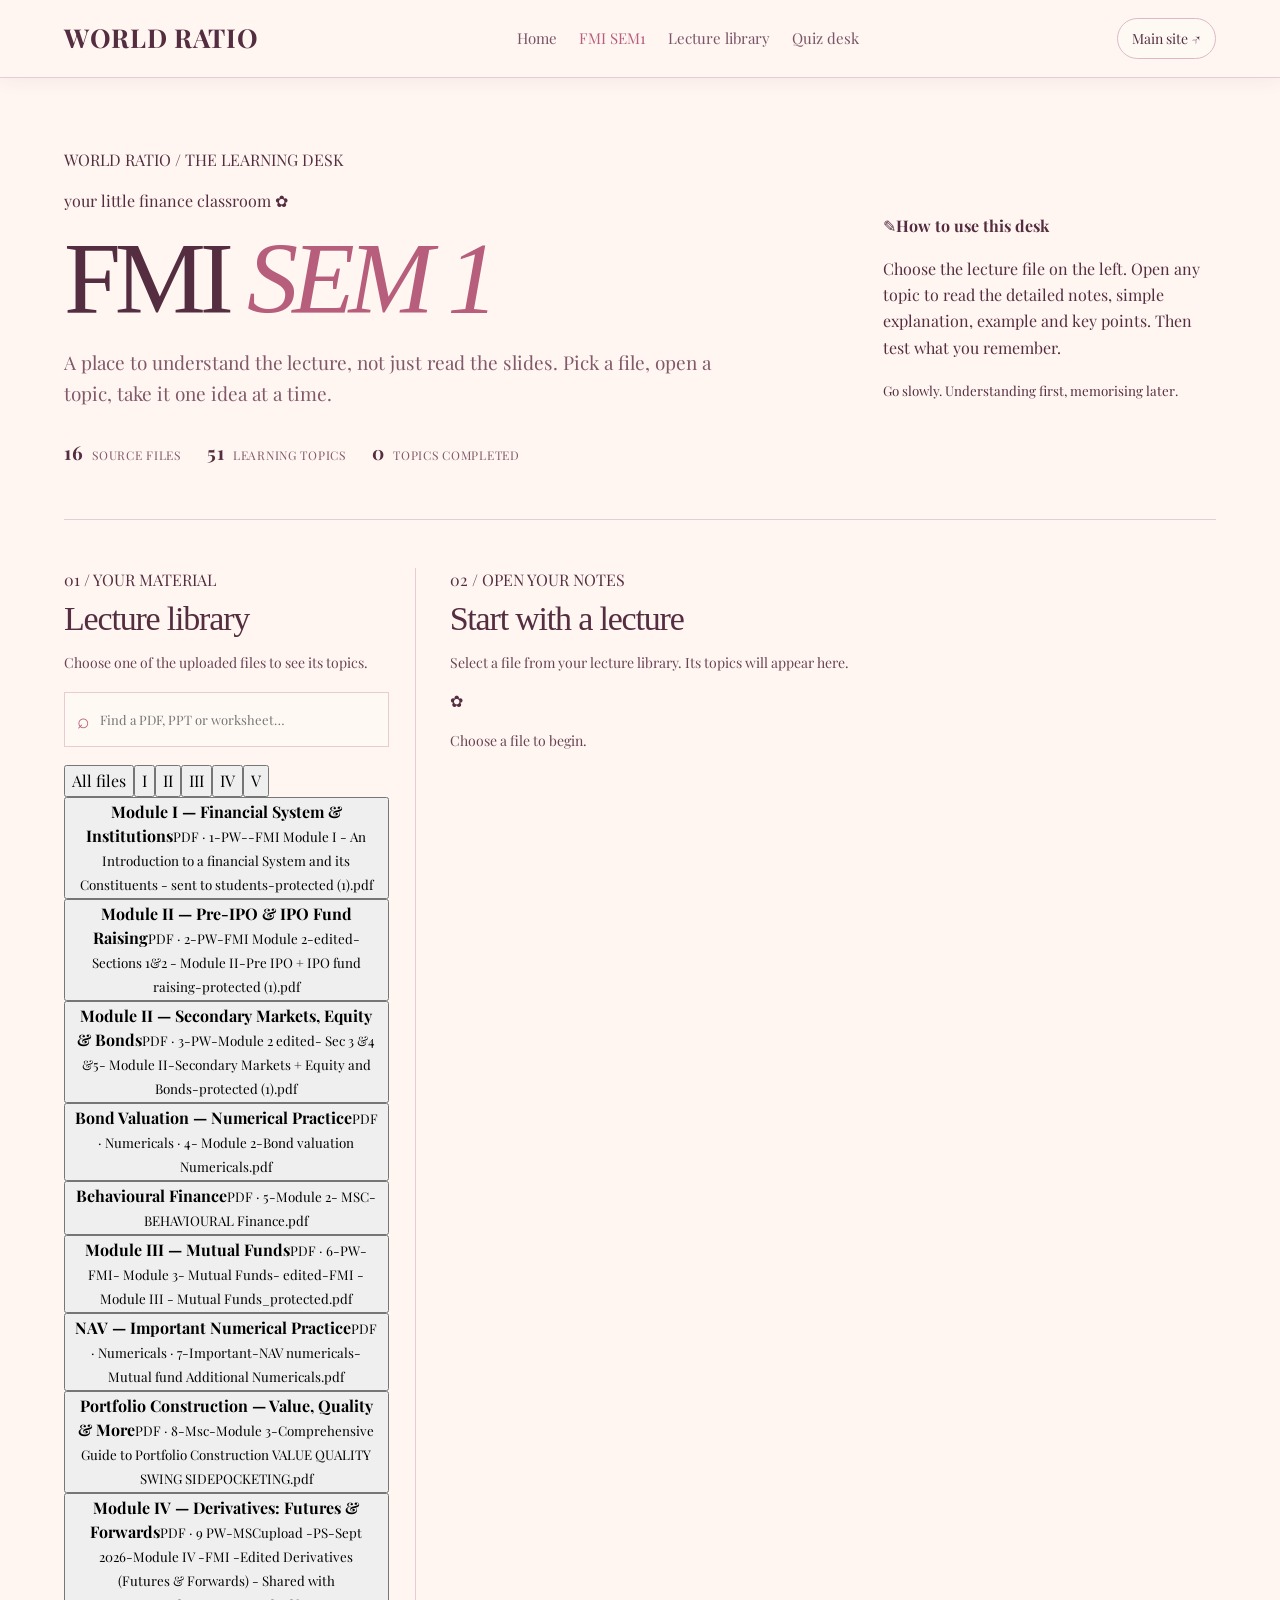
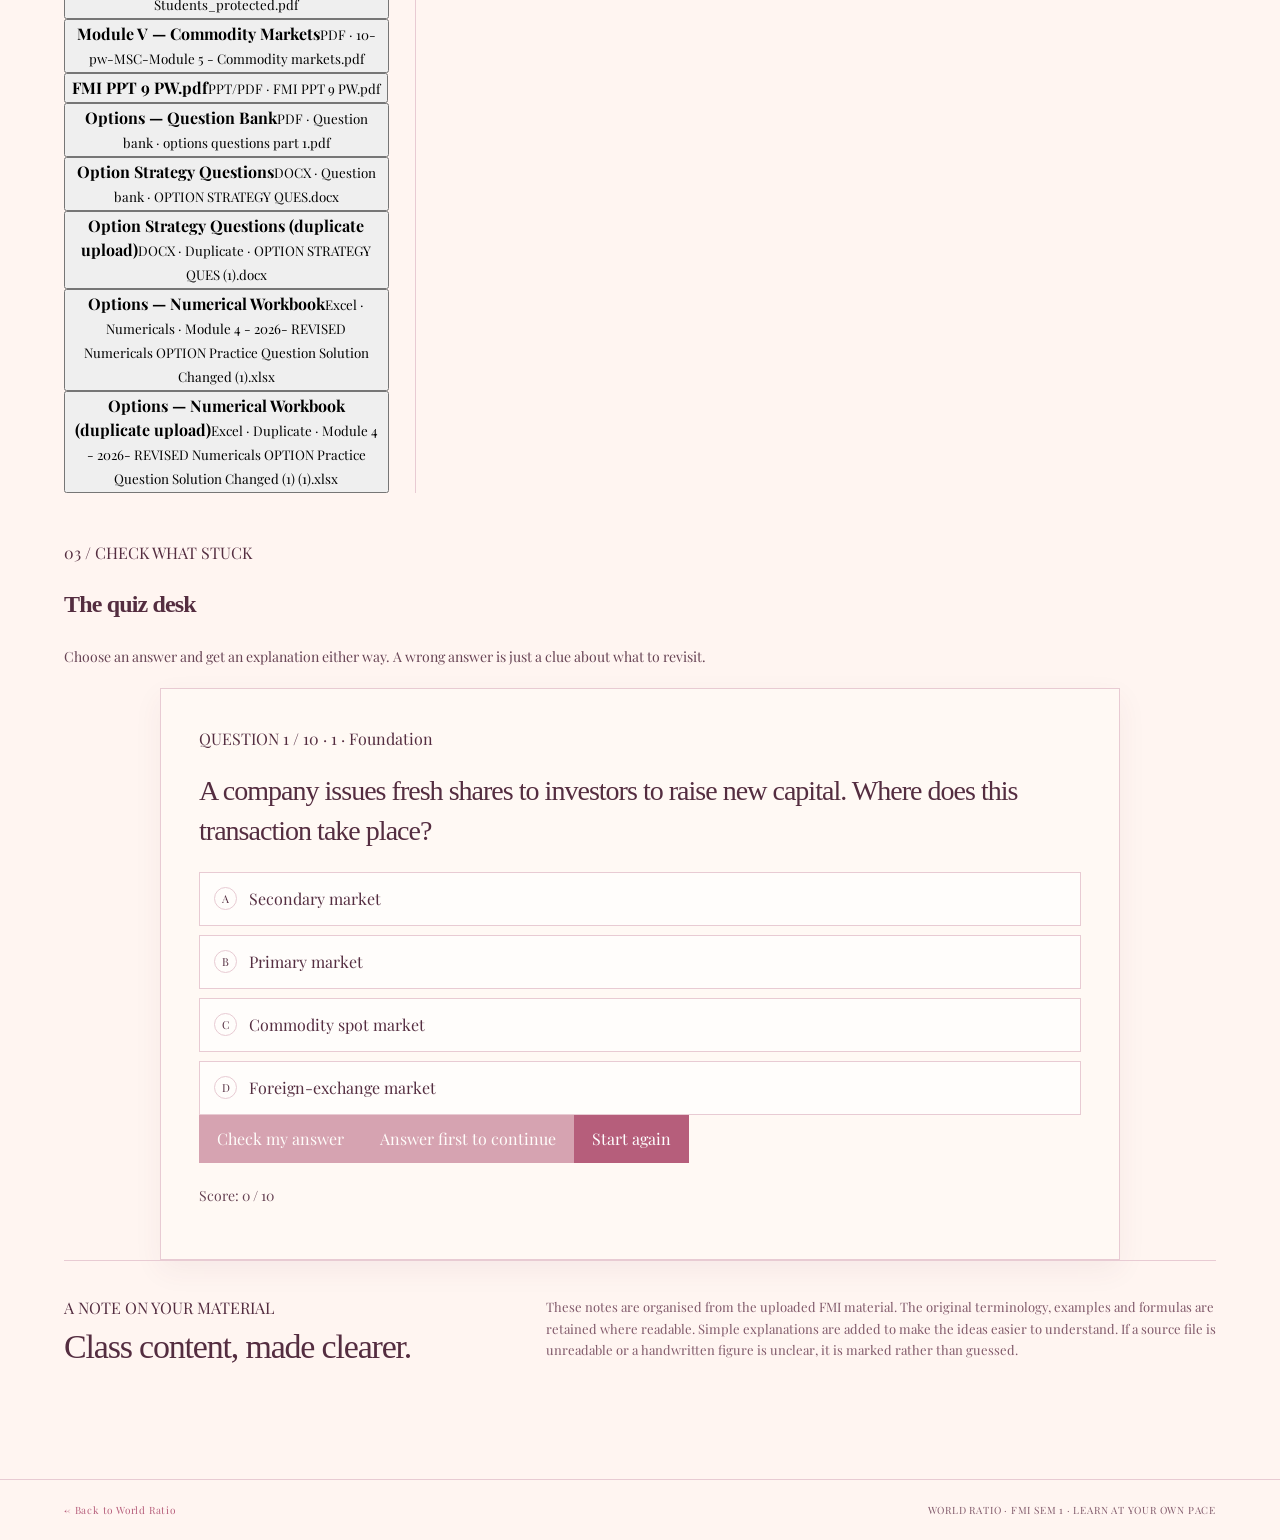
==== commit 165a6be1: "Improve FMI quiz, notes and accessibility" ====
--- a/fmi-sem1.html
+++ b/fmi-sem1.html
@@ -1 +1 @@
-<!DOCTYPE html><html lang="en"><head><meta charset="UTF-8"><meta name="viewport" content="width=device-width,initial-scale=1"><meta name="theme-color" content="#FFF5F1"><title>FMI SEM 1 | World Ratio</title><link rel="preconnect" href="https://fonts.googleapis.com"><link href="https://fonts.googleapis.com/css2?family=Playfair+Display:wght@400;500;600;700&family=Caveat:wght@500;600;700&display=swap" rel="stylesheet"><link rel="stylesheet" href="css/style.css"><link rel="stylesheet" href="css/fmi.css"></head><body class="fmi-body"><header class="site-header fmi-header"><a class="wordmark" href="index.html#home">WORLD RATIO</a><nav class="top-nav" aria-label="FMI navigation"><a href="index.html#home">Home</a><a class="active" href="fmi-sem1.html">FMI SEM1</a><a href="#fmi-library">Lecture library</a><a href="#fmi-quiz">Quiz desk</a></nav><a class="header-home" href="index.html#home">Main site ↗</a></header><main class="fmi-main"><section class="fmi-hero"><div><div class="fmi-kicker">WORLD RATIO / THE LEARNING DESK</div><p class="fmi-hand">your little finance classroom ✿</p><h1>FMI <em>SEM 1</em></h1><p class="fmi-lede">A place to understand the lecture, not just read the slides. Pick a file, open a topic, take it one idea at a time.</p><div class="fmi-stats"><span><b id="fmi-file-count">16</b> source files</span><span><b id="fmi-topic-count">51</b> learning topics</span><span><b id="fmi-progress-count">0</b> topics completed</span></div></div><aside class="fmi-note"><span class="fmi-hand">✎</span><strong>How to use this desk</strong><p>Choose the lecture file on the left. Open any topic to read the detailed notes, simple explanation, example and key points. Then test what you remember.</p><small class="fmi-hand">Go slowly. Understanding first, memorising later.</small></aside></section><section class="fmi-layout" id="fmi-library"><aside class="fmi-library"><div class="fmi-kicker">01 / YOUR MATERIAL</div><h2>Lecture library</h2><p class="fmi-muted">Choose one of the uploaded files to see its topics.</p><div class="fmi-search"><span>⌕</span><input id="fmi-search" type="search" placeholder="Find a PDF, PPT or worksheet…" aria-label="Search source files"></div><div class="fmi-filters" id="fmi-filters"><button class="active" data-mod="all">All files</button><button data-mod="Module I">I</button><button data-mod="Module II">II</button><button data-mod="Module III">III</button><button data-mod="Module IV">IV</button><button data-mod="Module V">V</button></div><div id="fmi-files" class="fmi-files" aria-live="polite"></div></aside><section class="fmi-study"><div class="fmi-study-head"><div><div class="fmi-kicker">02 / OPEN YOUR NOTES</div><h2 id="fmi-study-title">Start with a lecture</h2><p id="fmi-study-desc" class="fmi-muted">Select a file from your lecture library. Its topics will appear here.</p></div><span class="fmi-hand">✿</span></div><div id="fmi-topics" class="fmi-topics"><p class="fmi-muted">Choose a file to begin.</p></div><article id="fmi-detail" class="fmi-detail" hidden></article><section id="fmi-related" class="fmi-related" hidden><div class="fmi-kicker">KEEP CONNECTING IDEAS</div><h3>Suggested next topics</h3><div id="fmi-related-list"></div></section></section></section><section class="fmi-quiz" id="fmi-quiz"><div class="fmi-kicker">03 / CHECK WHAT STUCK</div><h2>The quiz desk</h2><p class="fmi-muted">Choose an answer and get an explanation either way. A wrong answer is just a clue about what to revisit.</p><div class="fmi-quiz-card"><div class="fmi-kicker" id="fmi-qno">QUESTION 1</div><h3 id="fmi-question">Start a quick revision quiz.</h3><div id="fmi-choices" class="fmi-choices"></div><div id="fmi-feedback" class="fmi-feedback" hidden aria-live="polite"></div><div class="fmi-actions"><button id="fmi-check" class="fmi-button" disabled>Check my answer</button><button id="fmi-next" class="fmi-button secondary" hidden>Next question →</button><button id="fmi-restart" class="fmi-button secondary">Start again</button></div><div class="fmi-progress"><span id="fmi-progress-fill"></span></div><p class="fmi-muted" id="fmi-score">Score: 0 / 0</p></div></section><section class="fmi-method"><div><div class="fmi-kicker">A NOTE ON YOUR MATERIAL</div><h2>Class content, made clearer.</h2></div><p>These notes are organised from the uploaded FMI material. The original terminology, examples and formulas are retained where readable. Simple explanations are added to make the ideas easier to understand. If a source file is unreadable or a handwritten figure is unclear, it is marked rather than guessed.</p></section></main><footer class="fmi-footer"><a href="index.html#home">← Back to World Ratio</a><span>WORLD RATIO · FMI SEM 1 · LEARN AT YOUR OWN PACE</span></footer><script src="js/fmi.js"></script></body></html>+<!DOCTYPE html><html lang="en"><head><meta charset="UTF-8"><meta name="viewport" content="width=device-width,initial-scale=1"><meta name="theme-color" content="#FFF5F1"><title>FMI SEM 1 | World Ratio</title><link rel="preconnect" href="https://fonts.googleapis.com"><link href="https://fonts.googleapis.com/css2?family=Playfair+Display:wght@400;500;600;700&family=Caveat:wght@500;600;700&display=swap" rel="stylesheet"><link rel="stylesheet" href="css/style.css"><link rel="stylesheet" href="css/fmi.css"></head><body class="fmi-body"><header class="site-header fmi-header"><a class="wordmark" href="index.html#home">WORLD RATIO</a><nav class="top-nav" aria-label="FMI navigation"><a href="index.html#home">Home</a><a class="active" href="fmi-sem1.html">FMI SEM1</a><a href="#fmi-library">Lecture library</a><a href="#fmi-quiz">Quiz desk</a></nav><a class="header-home" href="index.html#home">Main site ↗</a></header><main class="fmi-main"><section class="fmi-hero"><div><div class="fmi-kicker">WORLD RATIO / THE LEARNING DESK</div><p class="fmi-hand">your little finance classroom ✿</p><h1>FMI <em>SEM 1</em></h1><p class="fmi-lede">A place to understand the lecture, not just read the slides. Pick a file, open a topic, take it one idea at a time.</p><div class="fmi-stats"><span><b id="fmi-file-count">16</b> source files</span><span><b id="fmi-topic-count">51</b> learning topics</span><span><b id="fmi-progress-count">0</b> topics completed</span></div></div><aside class="fmi-note"><span class="fmi-hand">✎</span><strong>How to use this desk</strong><p>Choose the lecture file on the left. Open any topic to read the detailed notes, simple explanation, example and key points. Then test what you remember.</p><small class="fmi-hand">Go slowly. Understanding first, memorising later.</small></aside></section><section class="fmi-layout" id="fmi-library"><aside class="fmi-library"><div class="fmi-kicker">01 / YOUR MATERIAL</div><h2>Lecture library</h2><p class="fmi-muted">Choose one of the uploaded files to see its topics.</p><div class="fmi-search"><span>⌕</span><input id="fmi-search" type="search" placeholder="Find a PDF, PPT or worksheet…" aria-label="Search source files"></div><div class="fmi-filters" id="fmi-filters"><button class="active" data-mod="all">All files</button><button data-mod="Module I">I</button><button data-mod="Module II">II</button><button data-mod="Module III">III</button><button data-mod="Module IV">IV</button><button data-mod="Module V">V</button></div><div id="fmi-files" class="fmi-files" aria-live="polite"></div></aside><section class="fmi-study"><div class="fmi-study-head"><div><div class="fmi-kicker">02 / OPEN YOUR NOTES</div><h2 id="fmi-study-title">Start with a lecture</h2><p id="fmi-study-desc" class="fmi-muted">Select a file from your lecture library. Its topics will appear here.</p></div><span class="fmi-hand">✿</span></div><div id="fmi-topics" class="fmi-topics"><p class="fmi-muted">Choose a file to begin.</p></div><article id="fmi-detail" class="fmi-detail" hidden></article><section id="fmi-related" class="fmi-related" hidden><div class="fmi-kicker">KEEP CONNECTING IDEAS</div><h3>Suggested next topics</h3><div id="fmi-related-list"></div></section></section></section><section class="fmi-quiz" id="fmi-quiz"><div class="fmi-kicker">03 / CHECK WHAT STUCK</div><h2>The quiz desk</h2><p class="fmi-muted">Choose an answer and get an explanation either way. A wrong answer is just a clue about what to revisit.</p><div class="fmi-quiz-card"><div class="fmi-kicker" id="fmi-qno" aria-live="polite">QUESTION 1</div><h3 id="fmi-question">Start a quick revision quiz.</h3><div id="fmi-choices" class="fmi-choices" role="group" aria-label="Answer choices"></div><div id="fmi-feedback" class="fmi-feedback" hidden aria-live="polite" tabindex="-1"></div><div class="fmi-actions"><button id="fmi-check" class="fmi-button" disabled>Check my answer</button><button id="fmi-next" class="fmi-button secondary" hidden>Next question →</button><button id="fmi-restart" class="fmi-button secondary">Start again</button></div><div class="fmi-progress"><span id="fmi-progress-fill"></span></div><p class="fmi-muted" id="fmi-score" aria-live="polite">Score: 0 / 10 answered</p></div></section><section class="fmi-method"><div><div class="fmi-kicker">A NOTE ON YOUR MATERIAL</div><h2>Class content, made clearer.</h2></div><p>These notes are organised from the uploaded FMI material. The original terminology, examples and formulas are retained where readable. Simple explanations are added to make the ideas easier to understand. If a source file is unreadable or a handwritten figure is unclear, it is marked rather than guessed.</p></section></main><footer class="fmi-footer"><a href="index.html#home">← Back to World Ratio</a><span>WORLD RATIO · FMI SEM 1 · LEARN AT YOUR OWN PACE</span></footer><script src="js/fmi.js"></script></body></html>
--- a/css/fmi.css
+++ b/css/fmi.css
@@ -8,3 +8,31 @@
 .fmi-empty{grid-column:1/-1;padding:45px 20px;text-align:center;border:1px dashed var(--fmi-line);color:var(--fmi-muted)}.fmi-empty span{font:32px Caveat;color:var(--fmi-accent)}.fmi-empty strong{display:block;color:var(--fmi-ink);font-size:20px}.fmi-topic-detail{margin-top:22px;background:var(--fmi-paper);border:1px solid var(--fmi-line);padding:clamp(18px,3vw,30px);box-shadow:0 8px 24px rgba(100,45,68,.05)}.fmi-detail-top{display:flex;justify-content:space-between;align-items:center;gap:12px;flex-wrap:wrap}.fmi-detail-top span{font-size:10px;text-transform:uppercase;letter-spacing:.1em;color:var(--fmi-accent)}.fmi-topic-detail h3{font-size:30px;font-weight:400;line-height:1.1;margin:12px 0}.fmi-topic-detail p{color:var(--fmi-muted);font-size:14px}.fmi-topic-detail h4{font-size:16px;font-weight:600;margin:22px 0 6px}.fmi-simple-box{background:#F8E8E9;border-left:3px solid var(--fmi-accent);padding:15px 17px;margin:16px 0}.fmi-simple-box b{font-size:10px;text-transform:uppercase;letter-spacing:.08em;color:var(--fmi-accent)}.fmi-simple-box p{font-size:15px;color:var(--fmi-ink);margin:6px 0 0}.fmi-example{border:1px dashed #DDB9C6;padding:15px 17px;margin:16px 0}.fmi-example b{color:var(--fmi-accent);font-size:10px;text-transform:uppercase;letter-spacing:.08em}.fmi-key-list{padding-left:20px;color:var(--fmi-muted);font-size:13px}.fmi-key-list li{margin:6px 0}.fmi-complete-button{background:transparent;border:1px solid var(--fmi-line);color:var(--fmi-ink);padding:8px 12px;cursor:pointer;font-size:11px}.fmi-complete-button.is-done{background:#E8F0E9;border-color:#AFC4B4;color:#3E654A}.fmi-related{margin-top:22px;padding:18px;background:#F8E8E9;border:1px solid var(--fmi-line)}.fmi-related h3{font-size:21px;font-weight:400;margin:5px 0 12px}.fmi-related-list{display:flex;gap:8px;flex-wrap:wrap}.fmi-related-list button{background:var(--fmi-paper);border:1px solid var(--fmi-line);padding:8px 11px;color:var(--fmi-ink);cursor:pointer;font-size:12px}.fmi-related-list button:hover{border-color:var(--fmi-accent);color:var(--fmi-accent)}
 .fmi-quiz-section{padding:42px 0 54px;border-top:1px solid var(--fmi-line)}.fmi-quiz-heading{display:flex;justify-content:space-between;align-items:center;gap:20px}.fmi-quiz-heading p{max-width:680px;color:var(--fmi-muted);font-size:14px}.fmi-quiz-stamp{font:19px Caveat;color:var(--fmi-accent);border:1px solid #DDB9C6;padding:12px;transform:rotate(7deg);text-align:center;line-height:1.1}.fmi-quiz-card{max-width:850px;margin:20px auto 0;padding:clamp(20px,4vw,38px);background:var(--fmi-paper);border:1px solid var(--fmi-line);box-shadow:0 10px 28px rgba(100,45,68,.06)}.fmi-quiz-meta{display:flex;justify-content:space-between;color:var(--fmi-accent);font-size:10px;letter-spacing:.1em}.fmi-quiz-card h3{font-size:25px;font-weight:400;line-height:1.3;margin:20px 0}.fmi-choices{display:grid;gap:9px}.fmi-choice{display:flex;gap:12px;align-items:center;padding:12px 14px;border:1px solid var(--fmi-line);background:#fffdfb;cursor:pointer;text-align:left;color:var(--fmi-ink);font-size:14px}.fmi-choice:hover,.fmi-choice.is-selected{border-color:var(--fmi-accent);background:#FCEEF0}.fmi-choice.is-correct{border-color:#73977C;background:#EDF4EE}.fmi-choice.is-wrong{border-color:#C86B82;background:#FCEBED}.fmi-choice-mark{width:23px;height:23px;display:grid;place-items:center;border:1px solid var(--fmi-line);border-radius:50%;font-size:11px;flex:none}.fmi-feedback{margin-top:17px;padding:15px 17px;border-left:3px solid var(--fmi-accent);background:#F8E8E9}.fmi-feedback.is-correct{border-color:#73977C;background:#EDF4EE}.fmi-feedback strong{display:block;margin-bottom:5px}.fmi-feedback p{font-size:13px;color:var(--fmi-muted);margin:4px 0}.fmi-feedback button{margin-top:8px;border:0;background:transparent;color:var(--fmi-accent);text-decoration:underline;cursor:pointer;padding:0}.fmi-quiz-actions{display:flex;align-items:center;gap:14px;flex-wrap:wrap;margin-top:20px}.fmi-button{border:1px solid var(--fmi-accent);background:var(--fmi-accent);color:white;padding:10px 17px;cursor:pointer;font-size:13px}.fmi-button:disabled{opacity:.45;cursor:not-allowed}.fmi-button-light{background:transparent;color:var(--fmi-accent)}.fmi-text-button{border:0;background:transparent;color:var(--fmi-muted);cursor:pointer;font-size:12px}.fmi-quiz-progress{height:4px;background:#F0DCE2;margin-top:25px}.fmi-quiz-progress span{display:block;height:100%;width:0;background:var(--fmi-accent);transition:width .2s}.fmi-quiz-foot{display:flex;justify-content:space-between;gap:12px;margin-top:10px;color:var(--fmi-muted);font-size:10px}.fmi-method{display:grid;grid-template-columns:.8fr 1.2fr;gap:35px;padding:35px 0;border-top:1px solid var(--fmi-line)}.fmi-method p{color:var(--fmi-muted);font-size:13px;margin:0}.fmi-footer{display:flex;justify-content:space-between;gap:15px;flex-wrap:wrap;padding:22px clamp(18px,5vw,72px);border-top:1px solid var(--fmi-line);color:var(--fmi-muted);font-size:10px;letter-spacing:.08em}.fmi-footer a{color:var(--fmi-accent)}
 @media(max-width:900px){.fmi-layout{grid-template-columns:1fr}.fmi-library{border-right:0;border-bottom:1px solid var(--fmi-line);padding:0 0 25px}.fmi-source-list{display:grid;grid-template-columns:repeat(2,minmax(0,1fr))}.fmi-hero{grid-template-columns:1fr}.fmi-hero-note{max-width:620px}.fmi-header .top-nav{gap:12px}}@media(max-width:600px){.fmi-header{height:auto;min-height:65px;flex-wrap:wrap;padding:10px 15px;gap:8px}.fmi-header .top-nav{order:3;width:100%;overflow-x:auto;padding:6px 0;white-space:nowrap}.fmi-main{padding-left:16px;padding-right:16px}.fmi-hero{padding:42px 0 32px}.fmi-source-list,.fmi-topic-list{grid-template-columns:1fr}.fmi-study-top{gap:8px}.fmi-library h2,.fmi-study h2,.fmi-quiz-heading h2,.fmi-method h2{font-size:29px}.fmi-quiz-heading{align-items:flex-start}.fmi-method{grid-template-columns:1fr;gap:8px}.fmi-quiz-foot{flex-direction:column}.fmi-footer{flex-direction:column}}
+
+/* FMI SEM1: readable type, keyboard access and handwritten class-note layer */
+.fmi-body{font-size:16px;line-height:1.65}
+.fmi-body :focus-visible{outline:3px solid #7A294A!important;outline-offset:3px}
+.fmi-body button{font:inherit}
+.fmi-body button:disabled{cursor:not-allowed;opacity:.58}
+.fmi-body .fmi-muted,.fmi-body .fmi-study-desc{color:#674354}
+.fmi-body .fmi-choice{min-height:54px;line-height:1.45;text-align:left}
+.fmi-body .fmi-choice.selected{border-color:var(--fmi-accent);background:#FCEEF0;box-shadow:inset 3px 0 0 var(--fmi-accent)}
+.fmi-body .fmi-choice.correct{border-color:#477A56;background:#EAF3EC}
+.fmi-body .fmi-choice.wrong{border-color:#A83E58;background:#FBECEF}
+.fmi-body .fmi-choice:disabled{opacity:1;color:var(--fmi-ink)}
+.fmi-body .fmi-feedback{color:var(--fmi-ink);font-size:15px}
+.fmi-body .fmi-feedback p{color:#503647;font-size:15px;line-height:1.6}
+.fmi-body .fmi-button:disabled{opacity:.55}
+.fmi-body .fmi-class-notes{margin:24px 0 8px;padding:18px 20px 20px;background:#FFF4B8;border:1px solid #E8D78B;box-shadow:2px 4px 0 rgba(100,70,20,.08);transform:rotate(-.35deg)}
+.fmi-body .fmi-class-notes span{display:block;font:600 20px/1.2 'Caveat',cursive;color:#80502D;margin-bottom:8px}
+.fmi-body .fmi-class-notes p{font:500 21px/1.42 'Caveat',cursive;color:#47362B;margin:0;white-space:pre-line}
+.fmi-body .fmi-topic-actions{display:flex;gap:10px;flex-wrap:wrap;margin-top:20px}
+.fmi-body .fmi-result-note{padding:12px 0;color:var(--fmi-ink)}
+.fmi-body .fmi-quiz-card{max-width:960px}
+.fmi-body .fmi-quiz-card h3{font-size:clamp(21px,2.4vw,28px);line-height:1.45}
+.fmi-body .fmi-quiz-card [hidden]{display:none!important}
+.fmi-body .fmi-progress{height:7px;border-radius:9px;overflow:hidden}
+.fmi-body .fmi-progress span{border-radius:9px}
+.fmi-body .fmi-kicker{line-height:1.5}
+.fmi-body .fmi-file,.fmi-body .fmi-topic{line-height:1.5}
+@media(prefers-reduced-motion:reduce){.fmi-body *{scroll-behavior:auto!important;transition:none!important}}
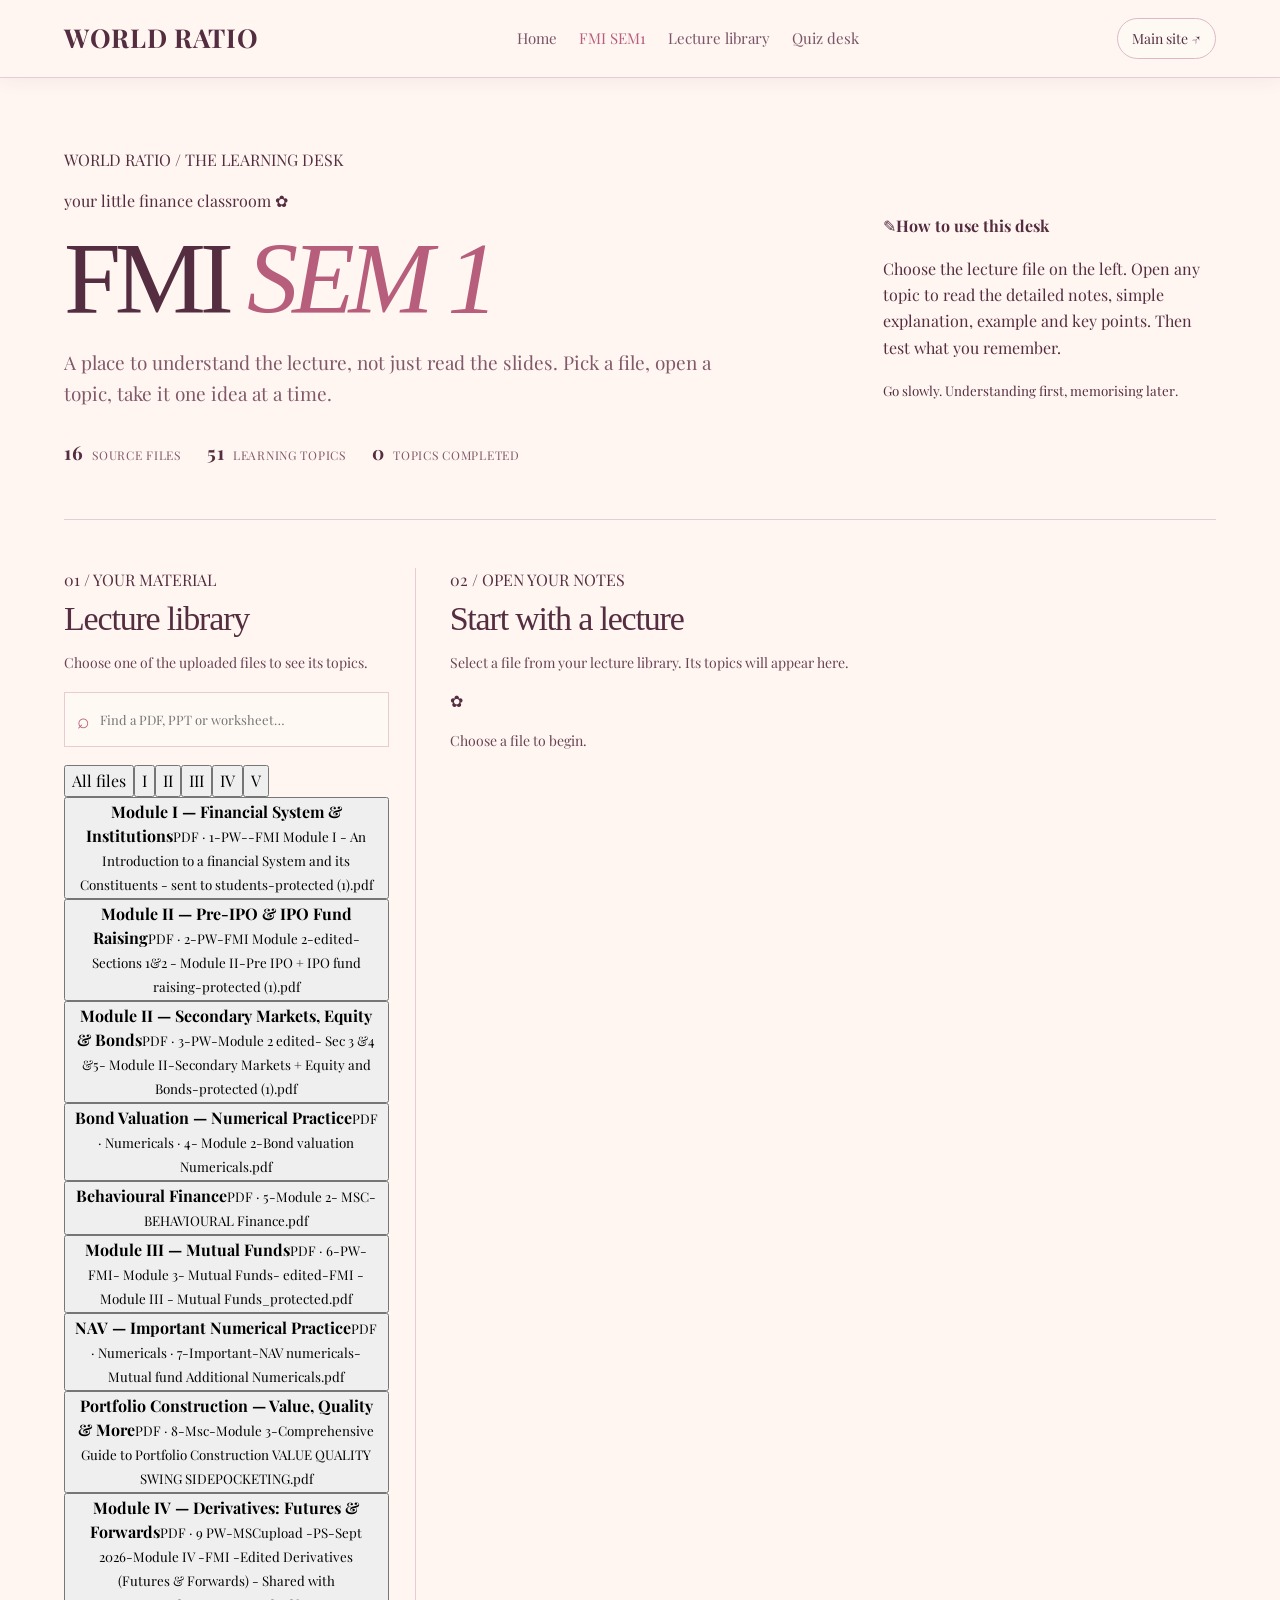
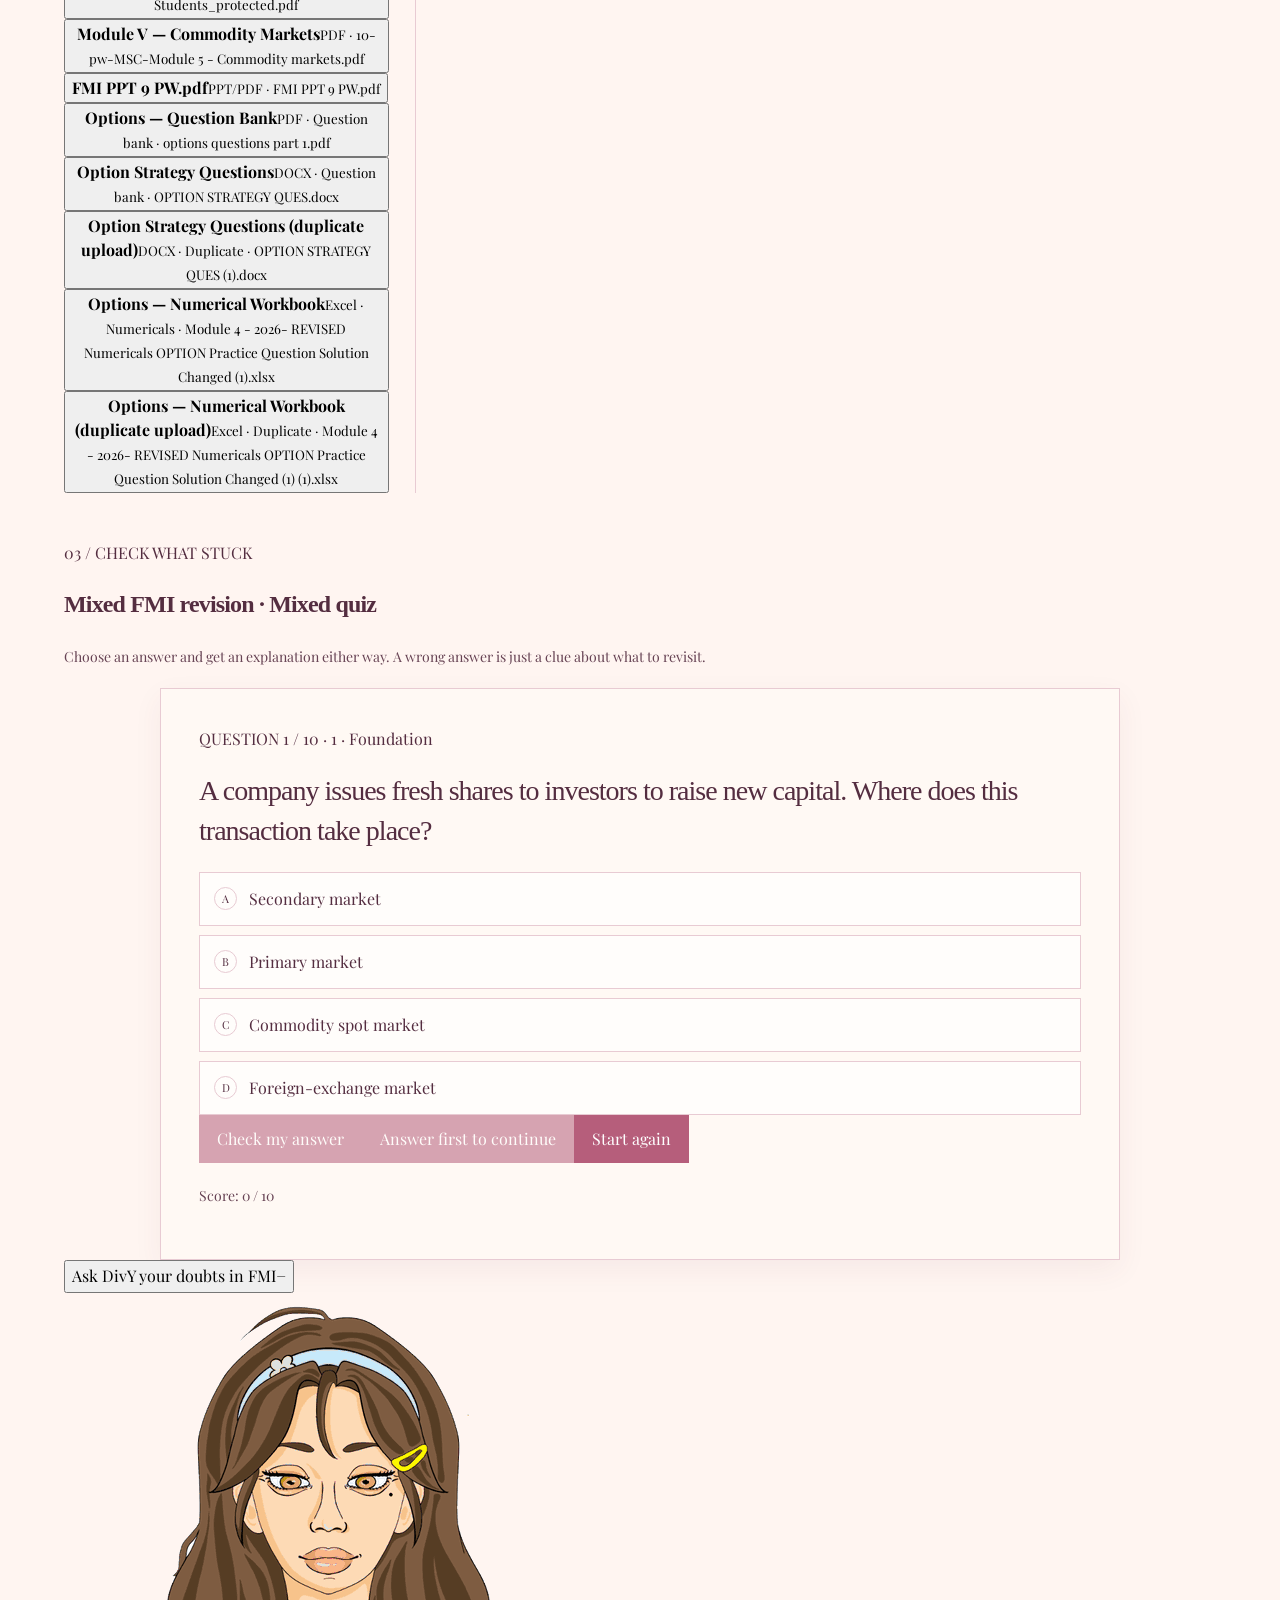
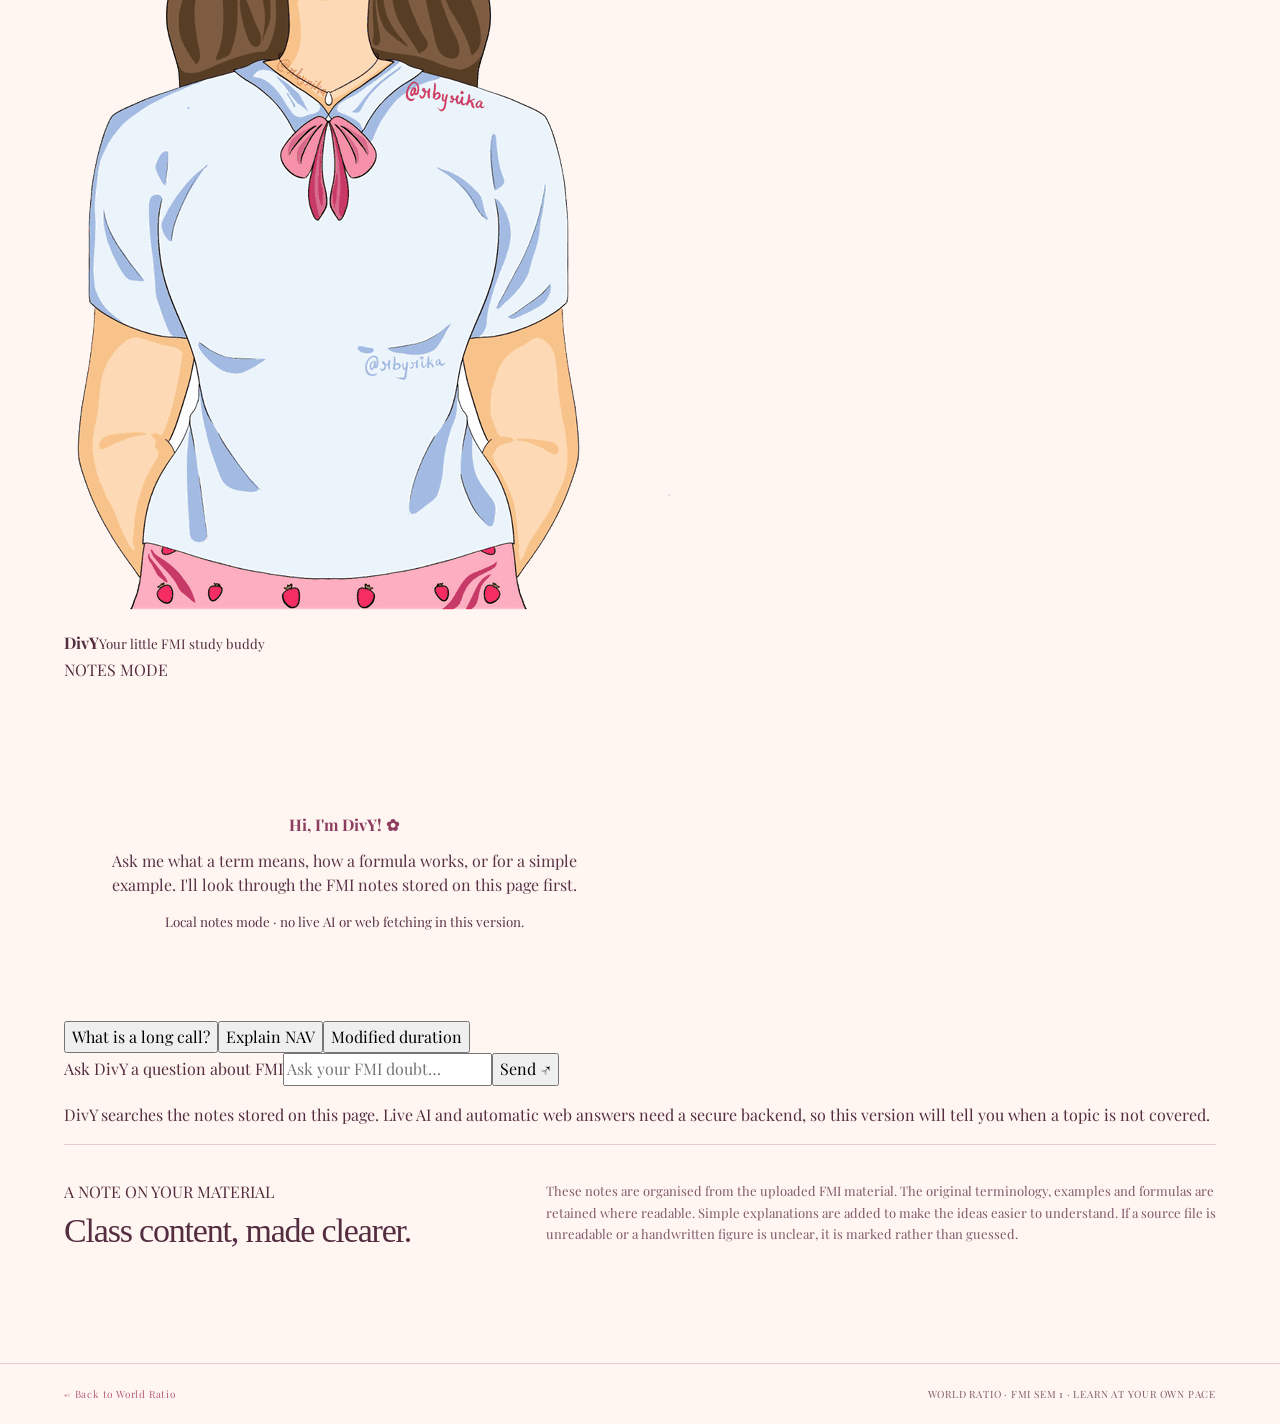
==== commit 40416d35: "Add DivY chat panel to FMI page" ====
--- a/fmi-sem1.html
+++ b/fmi-sem1.html
@@ -1 +1 @@
-<!DOCTYPE html><html lang="en"><head><meta charset="UTF-8"><meta name="viewport" content="width=device-width,initial-scale=1"><meta name="theme-color" content="#FFF5F1"><title>FMI SEM 1 | World Ratio</title><link rel="preconnect" href="https://fonts.googleapis.com"><link href="https://fonts.googleapis.com/css2?family=Playfair+Display:wght@400;500;600;700&family=Caveat:wght@500;600;700&display=swap" rel="stylesheet"><link rel="stylesheet" href="css/style.css"><link rel="stylesheet" href="css/fmi.css"></head><body class="fmi-body"><header class="site-header fmi-header"><a class="wordmark" href="index.html#home">WORLD RATIO</a><nav class="top-nav" aria-label="FMI navigation"><a href="index.html#home">Home</a><a class="active" href="fmi-sem1.html">FMI SEM1</a><a href="#fmi-library">Lecture library</a><a href="#fmi-quiz">Quiz desk</a></nav><a class="header-home" href="index.html#home">Main site ↗</a></header><main class="fmi-main"><section class="fmi-hero"><div><div class="fmi-kicker">WORLD RATIO / THE LEARNING DESK</div><p class="fmi-hand">your little finance classroom ✿</p><h1>FMI <em>SEM 1</em></h1><p class="fmi-lede">A place to understand the lecture, not just read the slides. Pick a file, open a topic, take it one idea at a time.</p><div class="fmi-stats"><span><b id="fmi-file-count">16</b> source files</span><span><b id="fmi-topic-count">51</b> learning topics</span><span><b id="fmi-progress-count">0</b> topics completed</span></div></div><aside class="fmi-note"><span class="fmi-hand">✎</span><strong>How to use this desk</strong><p>Choose the lecture file on the left. Open any topic to read the detailed notes, simple explanation, example and key points. Then test what you remember.</p><small class="fmi-hand">Go slowly. Understanding first, memorising later.</small></aside></section><section class="fmi-layout" id="fmi-library"><aside class="fmi-library"><div class="fmi-kicker">01 / YOUR MATERIAL</div><h2>Lecture library</h2><p class="fmi-muted">Choose one of the uploaded files to see its topics.</p><div class="fmi-search"><span>⌕</span><input id="fmi-search" type="search" placeholder="Find a PDF, PPT or worksheet…" aria-label="Search source files"></div><div class="fmi-filters" id="fmi-filters"><button class="active" data-mod="all">All files</button><button data-mod="Module I">I</button><button data-mod="Module II">II</button><button data-mod="Module III">III</button><button data-mod="Module IV">IV</button><button data-mod="Module V">V</button></div><div id="fmi-files" class="fmi-files" aria-live="polite"></div></aside><section class="fmi-study"><div class="fmi-study-head"><div><div class="fmi-kicker">02 / OPEN YOUR NOTES</div><h2 id="fmi-study-title">Start with a lecture</h2><p id="fmi-study-desc" class="fmi-muted">Select a file from your lecture library. Its topics will appear here.</p></div><span class="fmi-hand">✿</span></div><div id="fmi-topics" class="fmi-topics"><p class="fmi-muted">Choose a file to begin.</p></div><article id="fmi-detail" class="fmi-detail" hidden></article><section id="fmi-related" class="fmi-related" hidden><div class="fmi-kicker">KEEP CONNECTING IDEAS</div><h3>Suggested next topics</h3><div id="fmi-related-list"></div></section></section></section><section class="fmi-quiz" id="fmi-quiz"><div class="fmi-kicker">03 / CHECK WHAT STUCK</div><h2>The quiz desk</h2><p class="fmi-muted">Choose an answer and get an explanation either way. A wrong answer is just a clue about what to revisit.</p><div class="fmi-quiz-card"><div class="fmi-kicker" id="fmi-qno" aria-live="polite">QUESTION 1</div><h3 id="fmi-question">Start a quick revision quiz.</h3><div id="fmi-choices" class="fmi-choices" role="group" aria-label="Answer choices"></div><div id="fmi-feedback" class="fmi-feedback" hidden aria-live="polite" tabindex="-1"></div><div class="fmi-actions"><button id="fmi-check" class="fmi-button" disabled>Check my answer</button><button id="fmi-next" class="fmi-button secondary" hidden>Next question →</button><button id="fmi-restart" class="fmi-button secondary">Start again</button></div><div class="fmi-progress"><span id="fmi-progress-fill"></span></div><p class="fmi-muted" id="fmi-score" aria-live="polite">Score: 0 / 10 answered</p></div></section><section class="fmi-method"><div><div class="fmi-kicker">A NOTE ON YOUR MATERIAL</div><h2>Class content, made clearer.</h2></div><p>These notes are organised from the uploaded FMI material. The original terminology, examples and formulas are retained where readable. Simple explanations are added to make the ideas easier to understand. If a source file is unreadable or a handwritten figure is unclear, it is marked rather than guessed.</p></section></main><footer class="fmi-footer"><a href="index.html#home">← Back to World Ratio</a><span>WORLD RATIO · FMI SEM 1 · LEARN AT YOUR OWN PACE</span></footer><script src="js/fmi.js"></script></body></html>+<!DOCTYPE html><html lang="en"><head><meta charset="UTF-8"><meta name="viewport" content="width=device-width,initial-scale=1"><meta name="theme-color" content="#FFF5F1"><title>FMI SEM 1 | World Ratio</title><link rel="preconnect" href="https://fonts.googleapis.com"><link href="https://fonts.googleapis.com/css2?family=Playfair+Display:wght@400;500;600;700&family=Caveat:wght@500;600;700&display=swap" rel="stylesheet"><link rel="stylesheet" href="css/style.css"><link rel="stylesheet" href="css/fmi.css"></head><body class="fmi-body"><header class="site-header fmi-header"><a class="wordmark" href="index.html#home">WORLD RATIO</a><nav class="top-nav" aria-label="FMI navigation"><a href="index.html#home">Home</a><a class="active" href="fmi-sem1.html">FMI SEM1</a><a href="#fmi-library">Lecture library</a><a href="#fmi-quiz">Quiz desk</a></nav><a class="header-home" href="index.html#home">Main site ↗</a></header><main class="fmi-main"><section class="fmi-hero"><div><div class="fmi-kicker">WORLD RATIO / THE LEARNING DESK</div><p class="fmi-hand">your little finance classroom ✿</p><h1>FMI <em>SEM 1</em></h1><p class="fmi-lede">A place to understand the lecture, not just read the slides. Pick a file, open a topic, take it one idea at a time.</p><div class="fmi-stats"><span><b id="fmi-file-count">16</b> source files</span><span><b id="fmi-topic-count">51</b> learning topics</span><span><b id="fmi-progress-count">0</b> topics completed</span></div></div><aside class="fmi-note"><span class="fmi-hand">✎</span><strong>How to use this desk</strong><p>Choose the lecture file on the left. Open any topic to read the detailed notes, simple explanation, example and key points. Then test what you remember.</p><small class="fmi-hand">Go slowly. Understanding first, memorising later.</small></aside></section><section class="fmi-layout" id="fmi-library"><aside class="fmi-library"><div class="fmi-kicker">01 / YOUR MATERIAL</div><h2>Lecture library</h2><p class="fmi-muted">Choose one of the uploaded files to see its topics.</p><div class="fmi-search"><span>⌕</span><input id="fmi-search" type="search" placeholder="Find a PDF, PPT or worksheet…" aria-label="Search source files"></div><div class="fmi-filters" id="fmi-filters"><button class="active" data-mod="all">All files</button><button data-mod="Module I">I</button><button data-mod="Module II">II</button><button data-mod="Module III">III</button><button data-mod="Module IV">IV</button><button data-mod="Module V">V</button></div><div id="fmi-files" class="fmi-files" aria-live="polite"></div></aside><section class="fmi-study"><div class="fmi-study-head"><div><div class="fmi-kicker">02 / OPEN YOUR NOTES</div><h2 id="fmi-study-title">Start with a lecture</h2><p id="fmi-study-desc" class="fmi-muted">Select a file from your lecture library. Its topics will appear here.</p></div><span class="fmi-hand">✿</span></div><div id="fmi-topics" class="fmi-topics"><p class="fmi-muted">Choose a file to begin.</p></div><article id="fmi-detail" class="fmi-detail" hidden></article><section id="fmi-related" class="fmi-related" hidden><div class="fmi-kicker">KEEP CONNECTING IDEAS</div><h3>Suggested next topics</h3><div id="fmi-related-list"></div></section></section></section><section class="fmi-quiz" id="fmi-quiz"><div class="fmi-kicker">03 / CHECK WHAT STUCK</div><h2 id="fmi-quiz-title">The quiz desk</h2><p class="fmi-muted">Choose an answer and get an explanation either way. A wrong answer is just a clue about what to revisit.</p><div class="fmi-quiz-card"><div class="fmi-kicker" id="fmi-qno" aria-live="polite">QUESTION 1</div><h3 id="fmi-question">Start a quick revision quiz.</h3><div id="fmi-choices" class="fmi-choices" role="group" aria-label="Answer choices"></div><div id="fmi-feedback" class="fmi-feedback" hidden aria-live="polite" tabindex="-1"></div><div class="fmi-actions"><button id="fmi-check" class="fmi-button" disabled>Check my answer</button><button id="fmi-next" class="fmi-button secondary" hidden>Next question →</button><button id="fmi-restart" class="fmi-button secondary">Start again</button></div><div class="fmi-progress"><span id="fmi-progress-fill"></span></div><p class="fmi-muted" id="fmi-score" aria-live="polite">Score: 0 / 10 answered</p></div></section><aside class="divy-chat" id="divy-chat" aria-label="Ask DivY your doubts in FMI"><button class="divy-chat-toggle" id="divy-toggle" type="button" aria-expanded="true"><span class="divy-title">Ask DivY your doubts in FMI</span><span class="divy-toggle-mark" aria-hidden="true">−</span></button><div class="divy-chat-content"><div class="divy-chat-head"><img src="assets/divy-welcome-small.png" alt="DivY, your FMI study companion"><div><strong>DivY</strong><small>Your little FMI study buddy</small></div><span class="divy-online">NOTES MODE</span></div><div class="divy-messages" id="divy-messages" role="log" aria-live="polite" aria-relevant="additions"></div><div class="divy-suggestions" id="divy-suggestions"><button type="button" data-ask="What is a long call?">What is a long call?</button><button type="button" data-ask="Explain NAV with an example">Explain NAV</button><button type="button" data-ask="What is modified duration?">Modified duration</button></div><form class="divy-form" id="divy-form"><label class="sr-only" for="divy-input">Ask DivY a question about FMI</label><input id="divy-input" type="text" placeholder="Ask your FMI doubt…" autocomplete="off" required><button type="submit" aria-label="Send question">Send ↗</button></form><p class="divy-disclaimer">DivY searches the notes stored on this page. Live AI and automatic web answers need a secure backend, so this version will tell you when a topic is not covered.</p></div></aside><section class="fmi-method"><div><div class="fmi-kicker">A NOTE ON YOUR MATERIAL</div><h2>Class content, made clearer.</h2></div><p>These notes are organised from the uploaded FMI material. The original terminology, examples and formulas are retained where readable. Simple explanations are added to make the ideas easier to understand. If a source file is unreadable or a handwritten figure is unclear, it is marked rather than guessed.</p></section></main><footer class="fmi-footer"><a href="index.html#home">← Back to World Ratio</a><span>WORLD RATIO · FMI SEM 1 · LEARN AT YOUR OWN PACE</span></footer><script src="js/fmi.js"></script></body></html>
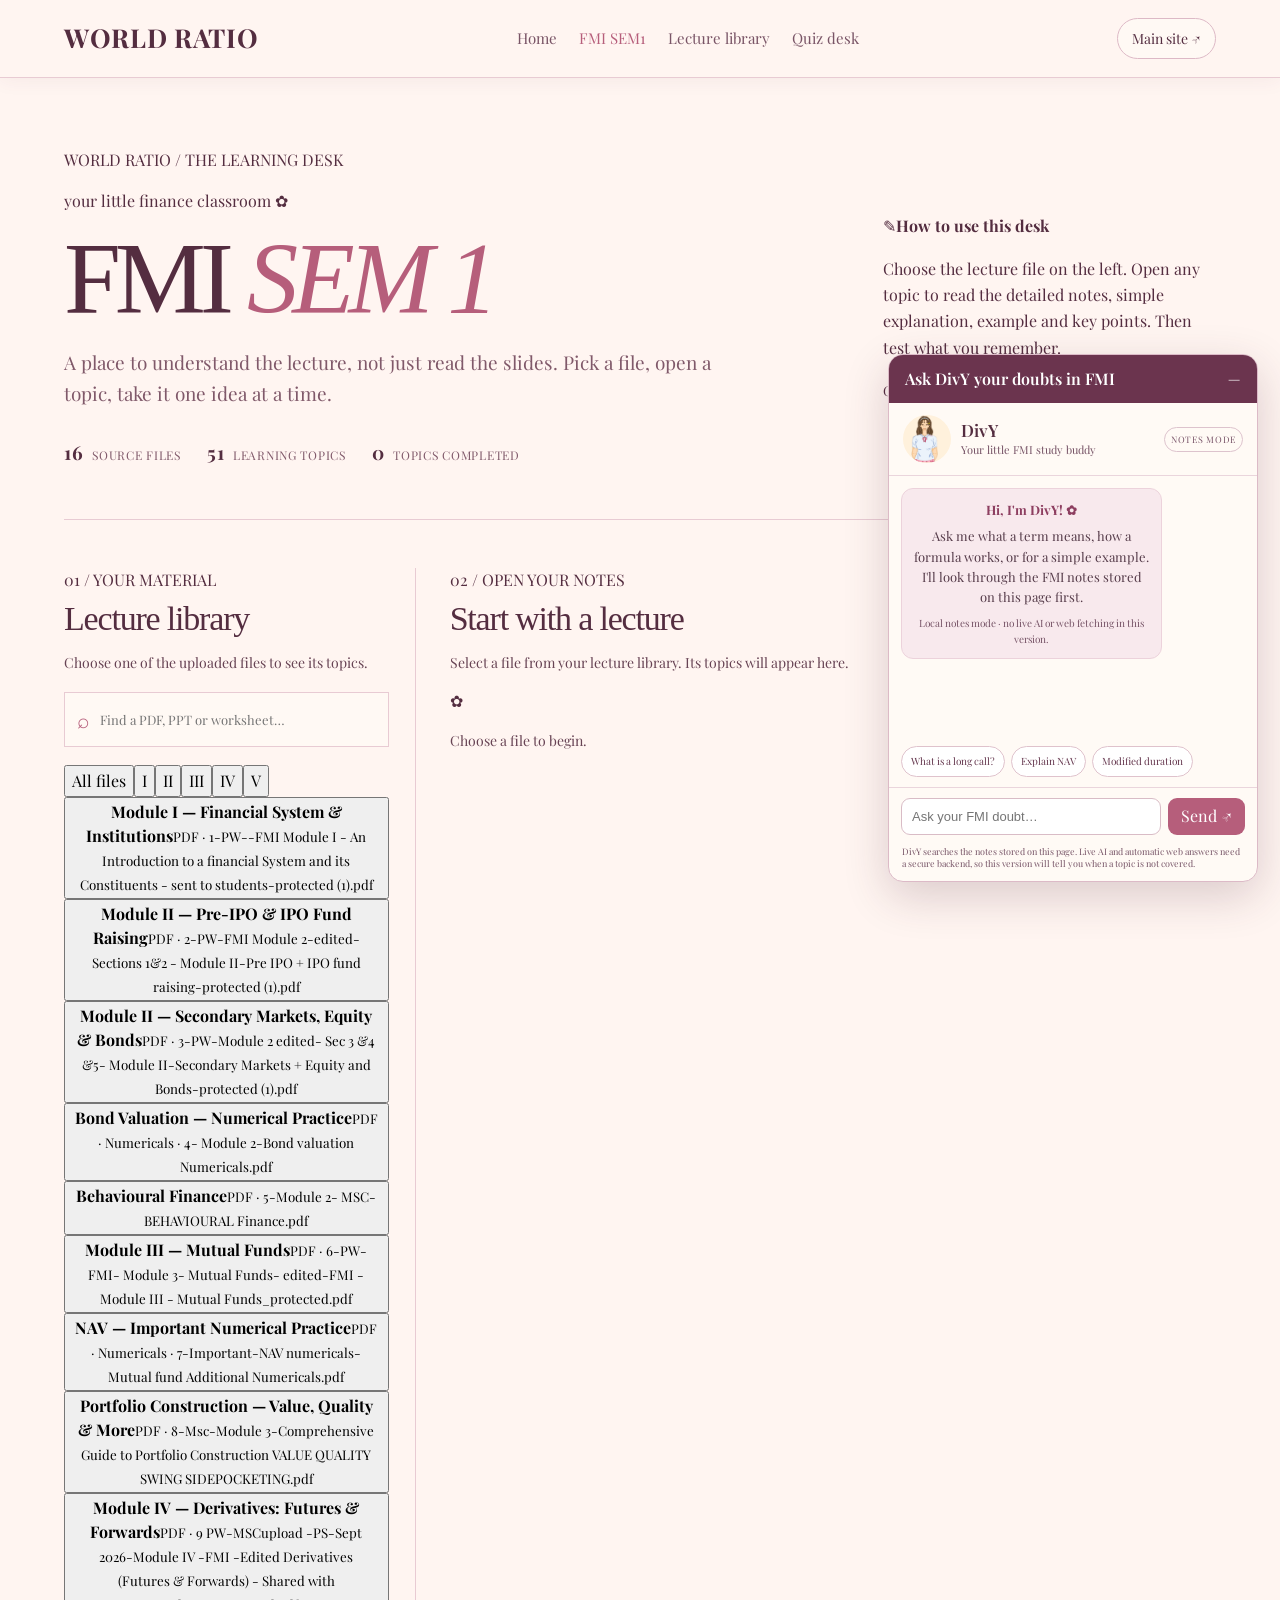
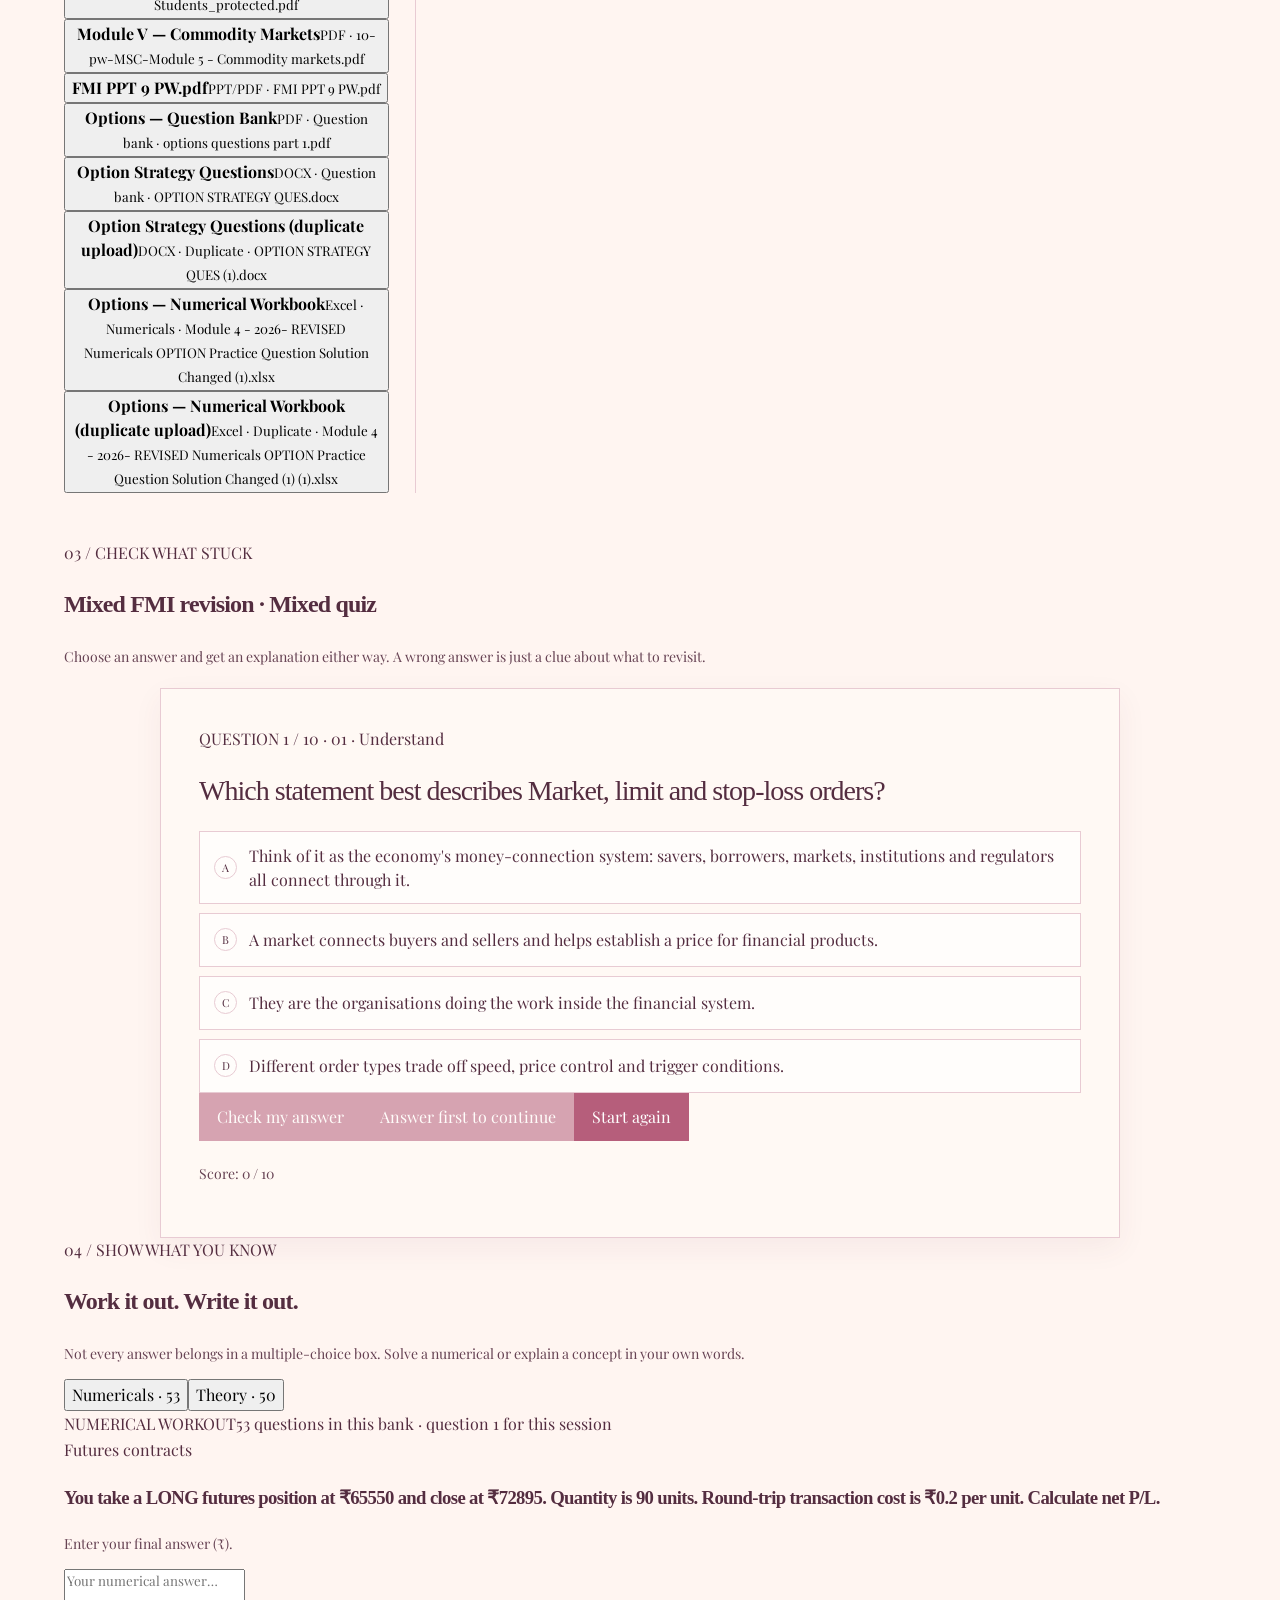
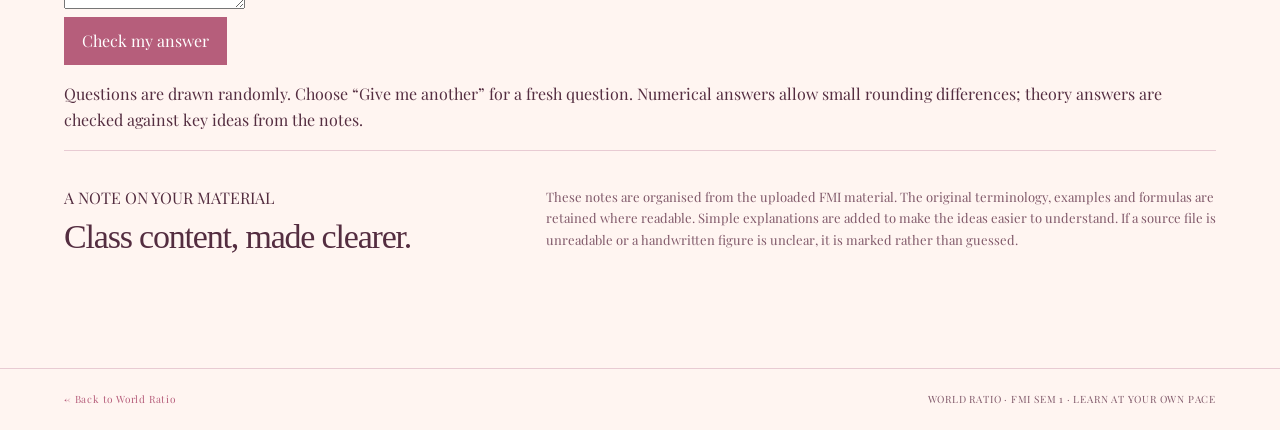
==== commit fea9068a: "Add numerical and theory answer practice section" ====
--- a/fmi-sem1.html
+++ b/fmi-sem1.html
@@ -1 +1 @@
-<!DOCTYPE html><html lang="en"><head><meta charset="UTF-8"><meta name="viewport" content="width=device-width,initial-scale=1"><meta name="theme-color" content="#FFF5F1"><title>FMI SEM 1 | World Ratio</title><link rel="preconnect" href="https://fonts.googleapis.com"><link href="https://fonts.googleapis.com/css2?family=Playfair+Display:wght@400;500;600;700&family=Caveat:wght@500;600;700&display=swap" rel="stylesheet"><link rel="stylesheet" href="css/style.css"><link rel="stylesheet" href="css/fmi.css"></head><body class="fmi-body"><header class="site-header fmi-header"><a class="wordmark" href="index.html#home">WORLD RATIO</a><nav class="top-nav" aria-label="FMI navigation"><a href="index.html#home">Home</a><a class="active" href="fmi-sem1.html">FMI SEM1</a><a href="#fmi-library">Lecture library</a><a href="#fmi-quiz">Quiz desk</a></nav><a class="header-home" href="index.html#home">Main site ↗</a></header><main class="fmi-main"><section class="fmi-hero"><div><div class="fmi-kicker">WORLD RATIO / THE LEARNING DESK</div><p class="fmi-hand">your little finance classroom ✿</p><h1>FMI <em>SEM 1</em></h1><p class="fmi-lede">A place to understand the lecture, not just read the slides. Pick a file, open a topic, take it one idea at a time.</p><div class="fmi-stats"><span><b id="fmi-file-count">16</b> source files</span><span><b id="fmi-topic-count">51</b> learning topics</span><span><b id="fmi-progress-count">0</b> topics completed</span></div></div><aside class="fmi-note"><span class="fmi-hand">✎</span><strong>How to use this desk</strong><p>Choose the lecture file on the left. Open any topic to read the detailed notes, simple explanation, example and key points. Then test what you remember.</p><small class="fmi-hand">Go slowly. Understanding first, memorising later.</small></aside></section><section class="fmi-layout" id="fmi-library"><aside class="fmi-library"><div class="fmi-kicker">01 / YOUR MATERIAL</div><h2>Lecture library</h2><p class="fmi-muted">Choose one of the uploaded files to see its topics.</p><div class="fmi-search"><span>⌕</span><input id="fmi-search" type="search" placeholder="Find a PDF, PPT or worksheet…" aria-label="Search source files"></div><div class="fmi-filters" id="fmi-filters"><button class="active" data-mod="all">All files</button><button data-mod="Module I">I</button><button data-mod="Module II">II</button><button data-mod="Module III">III</button><button data-mod="Module IV">IV</button><button data-mod="Module V">V</button></div><div id="fmi-files" class="fmi-files" aria-live="polite"></div></aside><section class="fmi-study"><div class="fmi-study-head"><div><div class="fmi-kicker">02 / OPEN YOUR NOTES</div><h2 id="fmi-study-title">Start with a lecture</h2><p id="fmi-study-desc" class="fmi-muted">Select a file from your lecture library. Its topics will appear here.</p></div><span class="fmi-hand">✿</span></div><div id="fmi-topics" class="fmi-topics"><p class="fmi-muted">Choose a file to begin.</p></div><article id="fmi-detail" class="fmi-detail" hidden></article><section id="fmi-related" class="fmi-related" hidden><div class="fmi-kicker">KEEP CONNECTING IDEAS</div><h3>Suggested next topics</h3><div id="fmi-related-list"></div></section></section></section><section class="fmi-quiz" id="fmi-quiz"><div class="fmi-kicker">03 / CHECK WHAT STUCK</div><h2 id="fmi-quiz-title">The quiz desk</h2><p class="fmi-muted">Choose an answer and get an explanation either way. A wrong answer is just a clue about what to revisit.</p><div class="fmi-quiz-card"><div class="fmi-kicker" id="fmi-qno" aria-live="polite">QUESTION 1</div><h3 id="fmi-question">Start a quick revision quiz.</h3><div id="fmi-choices" class="fmi-choices" role="group" aria-label="Answer choices"></div><div id="fmi-feedback" class="fmi-feedback" hidden aria-live="polite" tabindex="-1"></div><div class="fmi-actions"><button id="fmi-check" class="fmi-button" disabled>Check my answer</button><button id="fmi-next" class="fmi-button secondary" hidden>Next question →</button><button id="fmi-restart" class="fmi-button secondary">Start again</button></div><div class="fmi-progress"><span id="fmi-progress-fill"></span></div><p class="fmi-muted" id="fmi-score" aria-live="polite">Score: 0 / 10 answered</p></div></section><aside class="divy-chat" id="divy-chat" aria-label="Ask DivY your doubts in FMI"><button class="divy-chat-toggle" id="divy-toggle" type="button" aria-expanded="true"><span class="divy-title">Ask DivY your doubts in FMI</span><span class="divy-toggle-mark" aria-hidden="true">−</span></button><div class="divy-chat-content"><div class="divy-chat-head"><img src="assets/divy-welcome-small.png" alt="DivY, your FMI study companion"><div><strong>DivY</strong><small>Your little FMI study buddy</small></div><span class="divy-online">NOTES MODE</span></div><div class="divy-messages" id="divy-messages" role="log" aria-live="polite" aria-relevant="additions"></div><div class="divy-suggestions" id="divy-suggestions"><button type="button" data-ask="What is a long call?">What is a long call?</button><button type="button" data-ask="Explain NAV with an example">Explain NAV</button><button type="button" data-ask="What is modified duration?">Modified duration</button></div><form class="divy-form" id="divy-form"><label class="sr-only" for="divy-input">Ask DivY a question about FMI</label><input id="divy-input" type="text" placeholder="Ask your FMI doubt…" autocomplete="off" required><button type="submit" aria-label="Send question">Send ↗</button></form><p class="divy-disclaimer">DivY searches the notes stored on this page. Live AI and automatic web answers need a secure backend, so this version will tell you when a topic is not covered.</p></div></aside><section class="fmi-method"><div><div class="fmi-kicker">A NOTE ON YOUR MATERIAL</div><h2>Class content, made clearer.</h2></div><p>These notes are organised from the uploaded FMI material. The original terminology, examples and formulas are retained where readable. Simple explanations are added to make the ideas easier to understand. If a source file is unreadable or a handwritten figure is unclear, it is marked rather than guessed.</p></section></main><footer class="fmi-footer"><a href="index.html#home">← Back to World Ratio</a><span>WORLD RATIO · FMI SEM 1 · LEARN AT YOUR OWN PACE</span></footer><script src="js/fmi.js"></script></body></html>+<!DOCTYPE html><html lang="en"><head><meta charset="UTF-8"><meta name="viewport" content="width=device-width,initial-scale=1"><meta name="theme-color" content="#FFF5F1"><title>FMI SEM 1 | World Ratio</title><link rel="preconnect" href="https://fonts.googleapis.com"><link href="https://fonts.googleapis.com/css2?family=Playfair+Display:wght@400;500;600;700&family=Caveat:wght@500;600;700&display=swap" rel="stylesheet"><link rel="stylesheet" href="css/style.css"><link rel="stylesheet" href="css/fmi.css"></head><body class="fmi-body"><header class="site-header fmi-header"><a class="wordmark" href="index.html#home">WORLD RATIO</a><nav class="top-nav" aria-label="FMI navigation"><a href="index.html#home">Home</a><a class="active" href="fmi-sem1.html">FMI SEM1</a><a href="#fmi-library">Lecture library</a><a href="#fmi-quiz">Quiz desk</a></nav><a class="header-home" href="index.html#home">Main site ↗</a></header><main class="fmi-main"><section class="fmi-hero"><div><div class="fmi-kicker">WORLD RATIO / THE LEARNING DESK</div><p class="fmi-hand">your little finance classroom ✿</p><h1>FMI <em>SEM 1</em></h1><p class="fmi-lede">A place to understand the lecture, not just read the slides. Pick a file, open a topic, take it one idea at a time.</p><div class="fmi-stats"><span><b id="fmi-file-count">16</b> source files</span><span><b id="fmi-topic-count">51</b> learning topics</span><span><b id="fmi-progress-count">0</b> topics completed</span></div></div><aside class="fmi-note"><span class="fmi-hand">✎</span><strong>How to use this desk</strong><p>Choose the lecture file on the left. Open any topic to read the detailed notes, simple explanation, example and key points. Then test what you remember.</p><small class="fmi-hand">Go slowly. Understanding first, memorising later.</small></aside></section><section class="fmi-layout" id="fmi-library"><aside class="fmi-library"><div class="fmi-kicker">01 / YOUR MATERIAL</div><h2>Lecture library</h2><p class="fmi-muted">Choose one of the uploaded files to see its topics.</p><div class="fmi-search"><span>⌕</span><input id="fmi-search" type="search" placeholder="Find a PDF, PPT or worksheet…" aria-label="Search source files"></div><div class="fmi-filters" id="fmi-filters"><button class="active" data-mod="all">All files</button><button data-mod="Module I">I</button><button data-mod="Module II">II</button><button data-mod="Module III">III</button><button data-mod="Module IV">IV</button><button data-mod="Module V">V</button></div><div id="fmi-files" class="fmi-files" aria-live="polite"></div></aside><section class="fmi-study"><div class="fmi-study-head"><div><div class="fmi-kicker">02 / OPEN YOUR NOTES</div><h2 id="fmi-study-title">Start with a lecture</h2><p id="fmi-study-desc" class="fmi-muted">Select a file from your lecture library. Its topics will appear here.</p></div><span class="fmi-hand">✿</span></div><div id="fmi-topics" class="fmi-topics"><p class="fmi-muted">Choose a file to begin.</p></div><article id="fmi-detail" class="fmi-detail" hidden></article><section id="fmi-related" class="fmi-related" hidden><div class="fmi-kicker">KEEP CONNECTING IDEAS</div><h3>Suggested next topics</h3><div id="fmi-related-list"></div></section></section></section><section class="fmi-quiz" id="fmi-quiz"><div class="fmi-kicker">03 / CHECK WHAT STUCK</div><h2 id="fmi-quiz-title">The quiz desk</h2><p class="fmi-muted">Choose an answer and get an explanation either way. A wrong answer is just a clue about what to revisit.</p><div class="fmi-quiz-card"><div class="fmi-kicker" id="fmi-qno" aria-live="polite">QUESTION 1</div><h3 id="fmi-question">Start a quick revision quiz.</h3><div id="fmi-choices" class="fmi-choices" role="group" aria-label="Answer choices"></div><div id="fmi-feedback" class="fmi-feedback" hidden aria-live="polite" tabindex="-1"></div><div class="fmi-actions"><button id="fmi-check" class="fmi-button" disabled>Check my answer</button><button id="fmi-next" class="fmi-button secondary" hidden>Next question →</button><button id="fmi-restart" class="fmi-button secondary">Start again</button></div><div class="fmi-progress"><span id="fmi-progress-fill"></span></div><p class="fmi-muted" id="fmi-score" aria-live="polite">Score: 0 / 10 answered</p></div></section><aside class="divy-chat" id="divy-chat" aria-label="Ask DivY your doubts in FMI"><button class="divy-chat-toggle" id="divy-toggle" type="button" aria-expanded="true"><span class="divy-title">Ask DivY your doubts in FMI</span><span class="divy-toggle-mark" aria-hidden="true">−</span></button><div class="divy-chat-content"><div class="divy-chat-head"><img src="assets/divy-welcome-small.png" alt="DivY, your FMI study companion"><div><strong>DivY</strong><small>Your little FMI study buddy</small></div><span class="divy-online">NOTES MODE</span></div><div class="divy-messages" id="divy-messages" role="log" aria-live="polite" aria-relevant="additions"></div><div class="divy-suggestions" id="divy-suggestions"><button type="button" data-ask="What is a long call?">What is a long call?</button><button type="button" data-ask="Explain NAV with an example">Explain NAV</button><button type="button" data-ask="What is modified duration?">Modified duration</button></div><form class="divy-form" id="divy-form"><label class="sr-only" for="divy-input">Ask DivY a question about FMI</label><input id="divy-input" type="text" placeholder="Ask your FMI doubt…" autocomplete="off" required><button type="submit" aria-label="Send question">Send ↗</button></form><p class="divy-disclaimer">DivY searches the notes stored on this page. Live AI and automatic web answers need a secure backend, so this version will tell you when a topic is not covered.</p></div></aside><section class="fmi-practice" id="written-practice"><div class="fmi-kicker">04 / SHOW WHAT YOU KNOW</div><h2>Work it out. Write it out.</h2><p class="fmi-muted">Not every answer belongs in a multiple-choice box. Solve a numerical or explain a concept in your own words.</p><div class="practice-card"><div class="practice-tabs" role="group" aria-label="Choose practice type"><button type="button" class="active" data-practice-mode="numericals" aria-pressed="true">Numericals · 53</button><button type="button" data-practice-mode="theory" aria-pressed="false">Theory · 50</button></div><div class="practice-meta"><span id="practice-type-label">NUMERICAL WORKOUT</span><span id="practice-q-count">53 questions in this bank</span></div><div class="practice-topic" id="practice-topic"></div><h3 id="practice-question">Loading your question…</h3><p class="fmi-muted" id="practice-unit">Enter your final answer.</p><textarea id="practice-answer" rows="3" placeholder="Your answer…" aria-label="Your answer"></textarea><div class="practice-actions"><button type="button" class="fmi-button" id="practice-check">Check my answer</button><button type="button" class="fmi-button secondary" id="practice-next" hidden>Give me another ↗</button></div><div id="practice-feedback" class="practice-feedback" hidden aria-live="polite"></div><p class="practice-footnote">Questions are drawn randomly. Choose “Give me another” for a fresh question. Numerical answers allow small rounding differences; theory answers are checked against key ideas from the notes.</p></div></section><section class="fmi-method"><div><div class="fmi-kicker">A NOTE ON YOUR MATERIAL</div><h2>Class content, made clearer.</h2></div><p>These notes are organised from the uploaded FMI material. The original terminology, examples and formulas are retained where readable. Simple explanations are added to make the ideas easier to understand. If a source file is unreadable or a handwritten figure is unclear, it is marked rather than guessed.</p></section></main><footer class="fmi-footer"><a href="index.html#home">← Back to World Ratio</a><span>WORLD RATIO · FMI SEM 1 · LEARN AT YOUR OWN PACE</span></footer><script src="js/fmi.js"></script></body></html>
--- a/css/fmi.css
+++ b/css/fmi.css
@@ -36,3 +36,33 @@
 .fmi-body .fmi-kicker{line-height:1.5}
 .fmi-body .fmi-file,.fmi-body .fmi-topic{line-height:1.5}
 @media(prefers-reduced-motion:reduce){.fmi-body *{scroll-behavior:auto!important;transition:none!important}}
+
+/* DivY: lightweight notes-powered FMI chat, with no API keys or server dependency */
+.divy-chat{position:fixed;right:22px;bottom:18px;width:min(370px,calc(100vw - 28px));z-index:1000;background:#fffaf5;border:1px solid #dcbac7;box-shadow:0 14px 45px rgba(77,37,56,.2);border-radius:15px;overflow:hidden;color:#542D40}
+.divy-chat-toggle{width:100%;display:flex;justify-content:space-between;align-items:center;padding:13px 16px;background:#6b344e;color:#fff;border:0;cursor:pointer;text-align:left}
+.divy-title{font:600 16px/1.3 'Playfair Display',serif}.divy-toggle-mark{font-size:22px;line-height:1}
+.divy-chat-content{display:flex;flex-direction:column}.divy-chat.is-collapsed .divy-chat-content{display:none}
+.divy-chat-head{display:flex;align-items:center;gap:10px;padding:12px 14px;border-bottom:1px solid #ead5dc}
+.divy-chat-head img{width:48px;height:48px;object-fit:contain;border-radius:50%;background:#fff1dc}
+.divy-chat-head strong{display:block;font:600 17px 'Playfair Display',serif}.divy-chat-head small{display:block;color:#765366;font-size:11px}
+.divy-online{margin-left:auto;font-size:9px;letter-spacing:.08em;border:1px solid #ddc3cd;padding:4px 6px;border-radius:20px;color:#785368}
+.divy-messages{height:270px;overflow-y:auto;padding:12px;display:flex;flex-direction:column;gap:10px;scroll-behavior:smooth}
+.divy-message{max-width:95%;padding:11px 12px;border-radius:12px;font-size:13px;line-height:1.55;overflow-wrap:anywhere}
+.divy-message p{margin:6px 0;color:#573d4b}.divy-message ul{padding-left:18px;margin:7px 0}
+.divy-message.bot{align-self:flex-start;background:#f8e9ed;border:1px solid #ecd2db}
+.divy-message.user{align-self:flex-end;background:#6b344e;color:#fff}.divy-message.user p{color:#fff}
+.divy-source{display:block;margin-top:9px;color:#765366;font-size:10px}
+.divy-formula{padding:8px 10px;background:#fff8dd;border-left:3px solid #d3ad55;margin:8px 0}
+.divy-formula p{font-family:ui-monospace,monospace;font-size:12px}
+.divy-hand-note{font:18px/1.35 'Caveat',cursive!important;background:#fff2b8;padding:9px}
+.divy-message details{margin-top:8px}.divy-message summary{cursor:pointer;color:#813e5b;font-weight:600}
+.divy-search-link{display:inline-block;margin-top:6px;color:#813e5b;font-weight:600}
+.divy-suggestions{display:flex;gap:6px;overflow-x:auto;padding:0 12px 10px}
+.divy-suggestions button{white-space:nowrap;border:1px solid #dfc2cc;background:#fff;color:#65374e;border-radius:20px;padding:6px 9px;font-size:10px;cursor:pointer}
+.divy-form{display:flex;gap:7px;padding:10px 12px;border-top:1px solid #ead5dc}
+.divy-form input{flex:1;min-width:0;border:1px solid #d9bcc6;border-radius:9px;padding:10px;font:13px Arial,sans-serif;color:#542D40;background:white}
+.divy-form button{border:0;background:#b65e7b;color:white;border-radius:9px;padding:0 13px;cursor:pointer}
+.divy-disclaimer{font-size:9px;line-height:1.4;color:#765366;padding:0 13px 11px;margin:0}
+.sr-only{position:absolute;width:1px;height:1px;padding:0;margin:-1px;overflow:hidden;clip:rect(0,0,0,0);white-space:nowrap;border:0}
+.fmi-quiz-count{font-size:11px;color:#765366}
+@media(max-width:600px){.divy-chat{right:10px;bottom:10px;width:min(360px,calc(100vw - 20px))}.divy-messages{height:220px}}
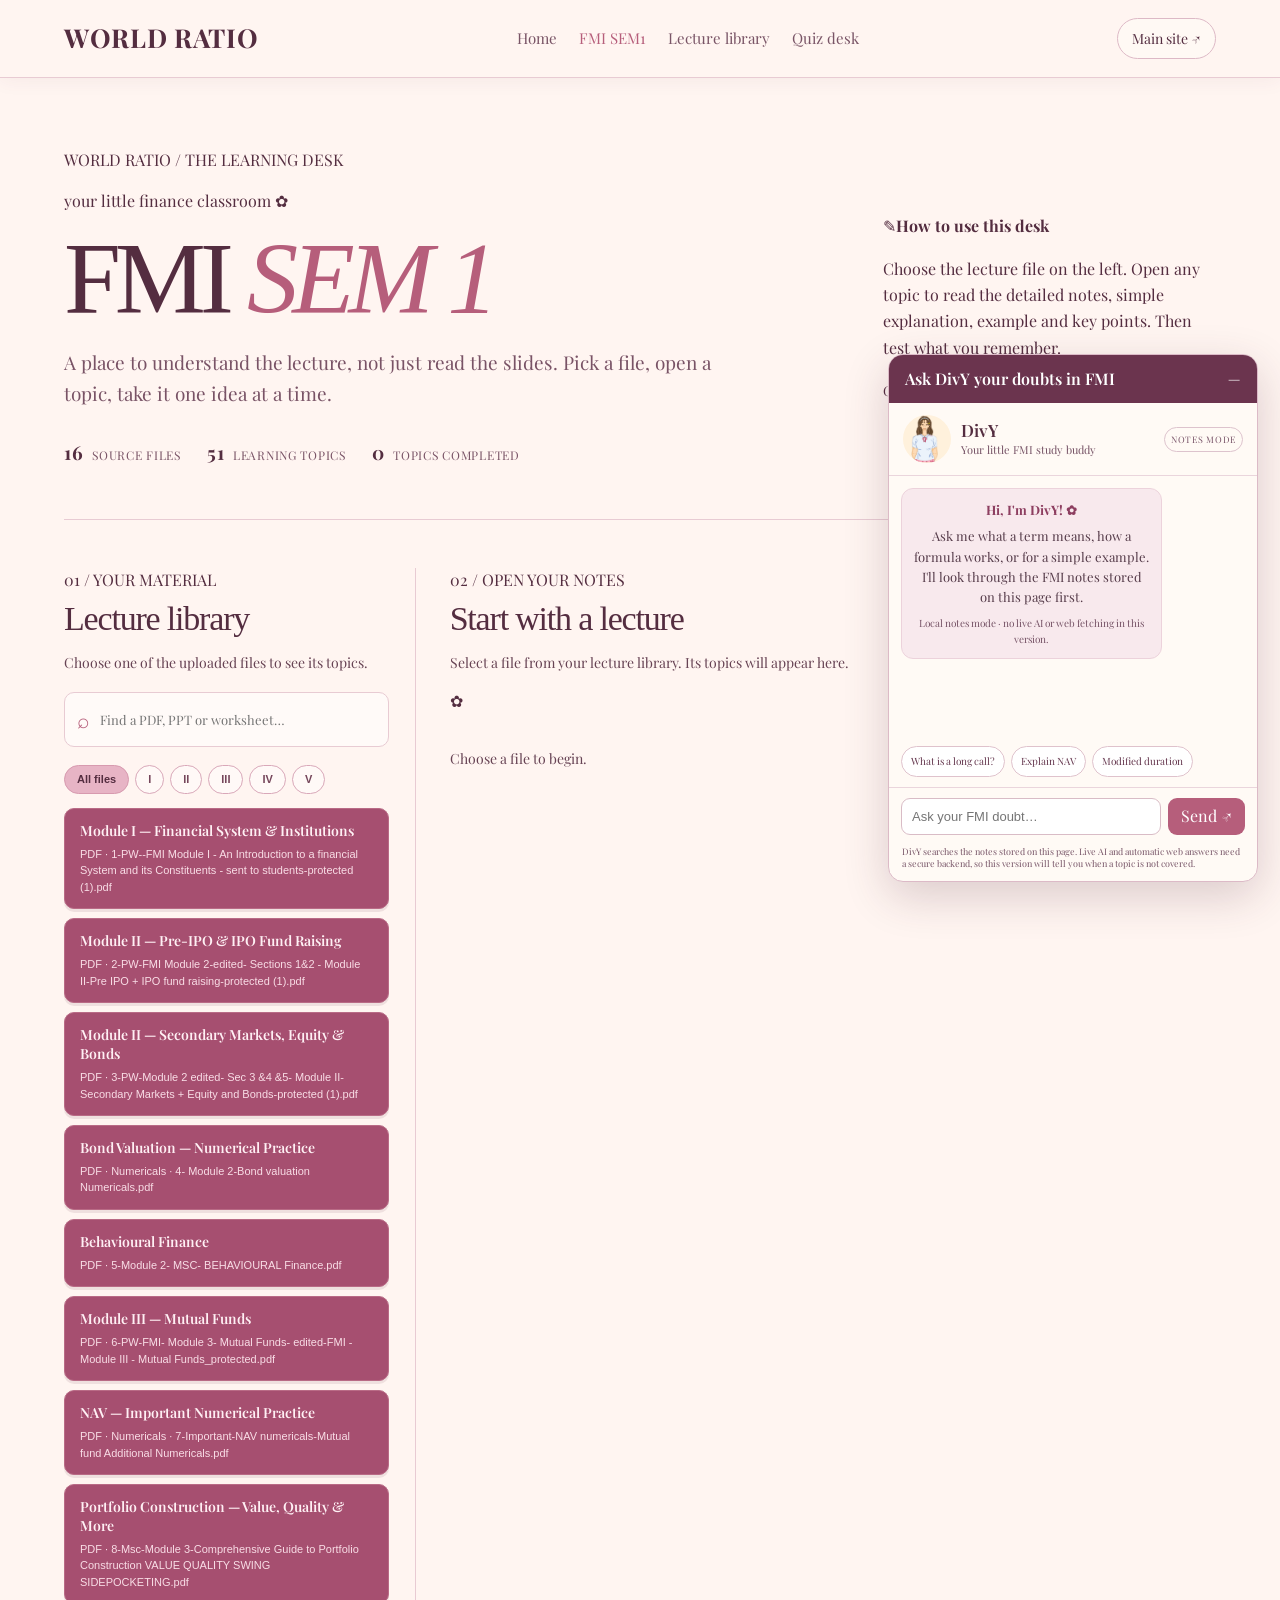
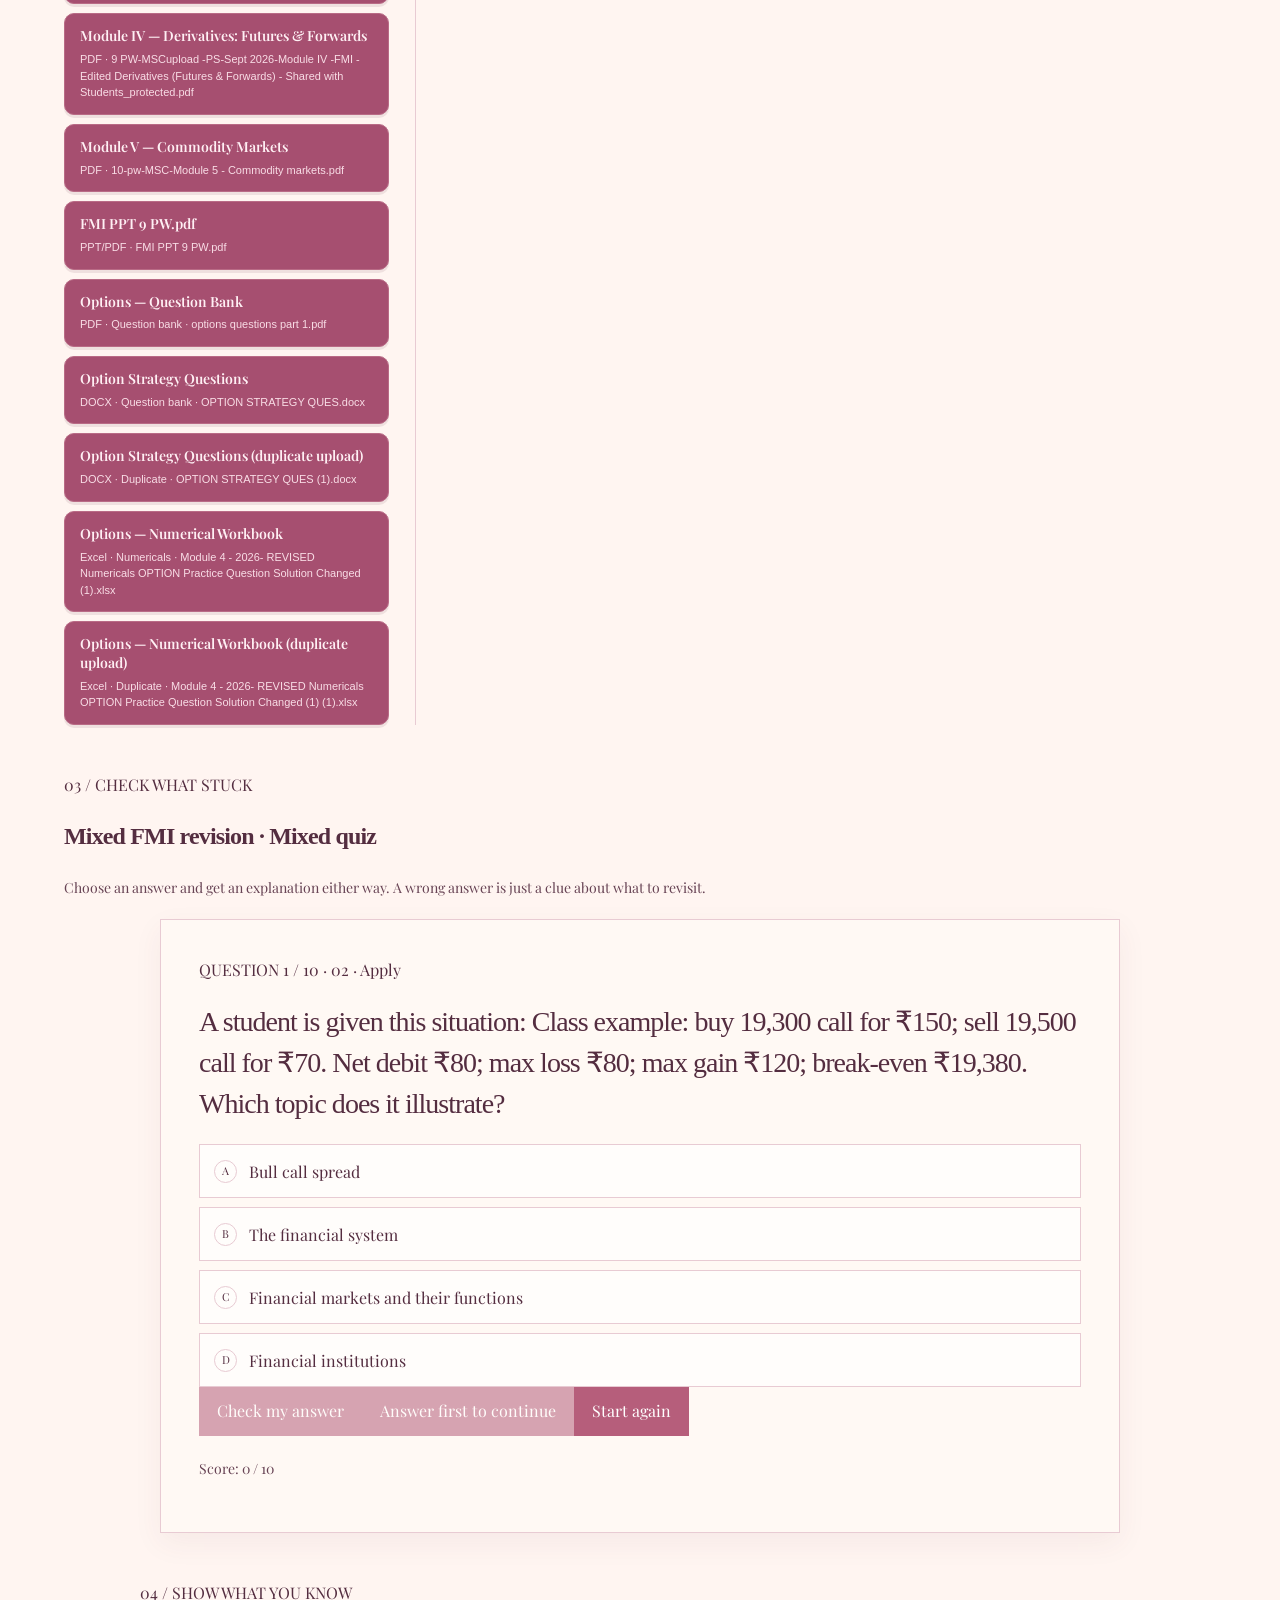
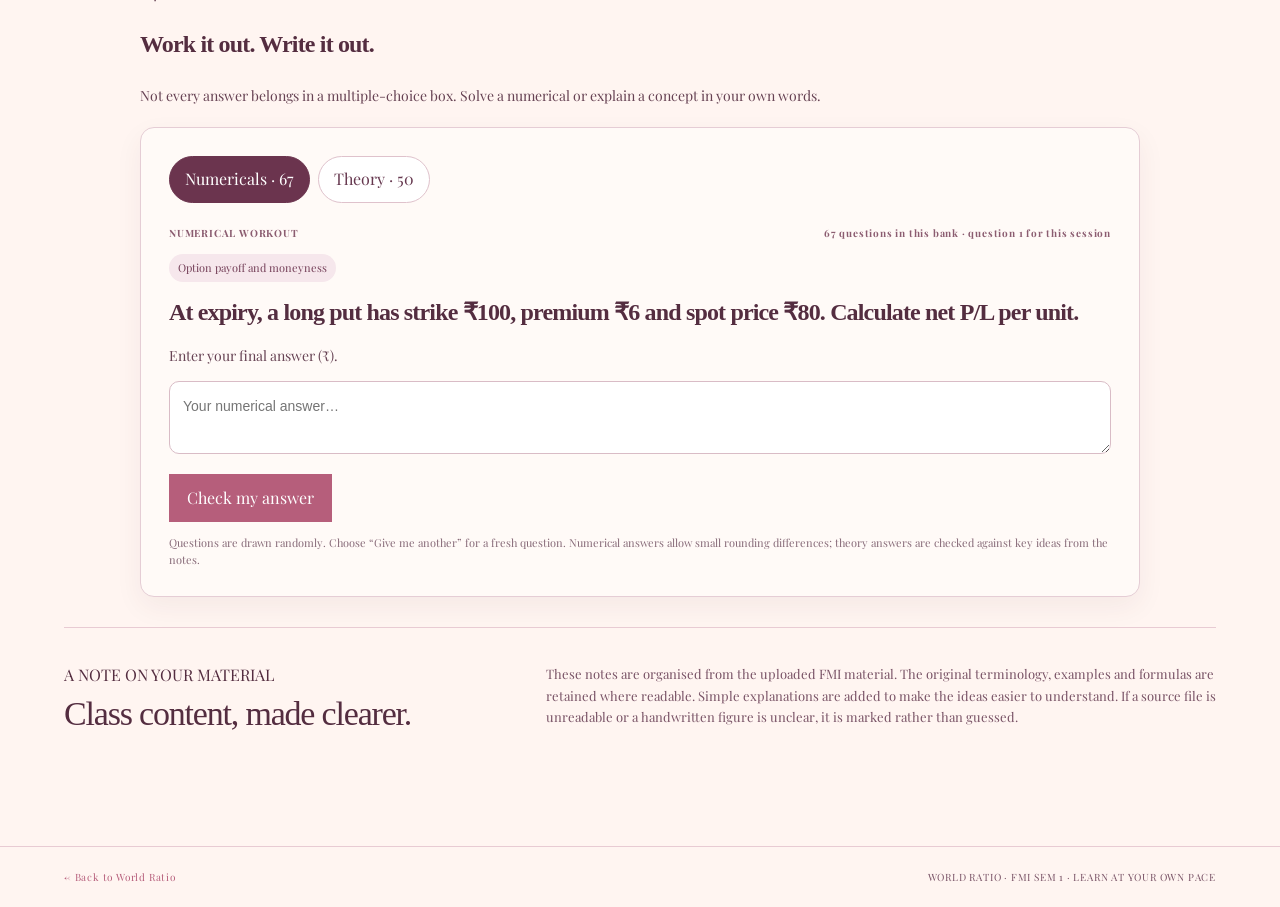
==== commit c466e7ab: "Correct FMI practice bank count" ====
--- a/fmi-sem1.html
+++ b/fmi-sem1.html
@@ -1 +1 @@
-<!DOCTYPE html><html lang="en"><head><meta charset="UTF-8"><meta name="viewport" content="width=device-width,initial-scale=1"><meta name="theme-color" content="#FFF5F1"><title>FMI SEM 1 | World Ratio</title><link rel="preconnect" href="https://fonts.googleapis.com"><link href="https://fonts.googleapis.com/css2?family=Playfair+Display:wght@400;500;600;700&family=Caveat:wght@500;600;700&display=swap" rel="stylesheet"><link rel="stylesheet" href="css/style.css"><link rel="stylesheet" href="css/fmi.css"></head><body class="fmi-body"><header class="site-header fmi-header"><a class="wordmark" href="index.html#home">WORLD RATIO</a><nav class="top-nav" aria-label="FMI navigation"><a href="index.html#home">Home</a><a class="active" href="fmi-sem1.html">FMI SEM1</a><a href="#fmi-library">Lecture library</a><a href="#fmi-quiz">Quiz desk</a></nav><a class="header-home" href="index.html#home">Main site ↗</a></header><main class="fmi-main"><section class="fmi-hero"><div><div class="fmi-kicker">WORLD RATIO / THE LEARNING DESK</div><p class="fmi-hand">your little finance classroom ✿</p><h1>FMI <em>SEM 1</em></h1><p class="fmi-lede">A place to understand the lecture, not just read the slides. Pick a file, open a topic, take it one idea at a time.</p><div class="fmi-stats"><span><b id="fmi-file-count">16</b> source files</span><span><b id="fmi-topic-count">51</b> learning topics</span><span><b id="fmi-progress-count">0</b> topics completed</span></div></div><aside class="fmi-note"><span class="fmi-hand">✎</span><strong>How to use this desk</strong><p>Choose the lecture file on the left. Open any topic to read the detailed notes, simple explanation, example and key points. Then test what you remember.</p><small class="fmi-hand">Go slowly. Understanding first, memorising later.</small></aside></section><section class="fmi-layout" id="fmi-library"><aside class="fmi-library"><div class="fmi-kicker">01 / YOUR MATERIAL</div><h2>Lecture library</h2><p class="fmi-muted">Choose one of the uploaded files to see its topics.</p><div class="fmi-search"><span>⌕</span><input id="fmi-search" type="search" placeholder="Find a PDF, PPT or worksheet…" aria-label="Search source files"></div><div class="fmi-filters" id="fmi-filters"><button class="active" data-mod="all">All files</button><button data-mod="Module I">I</button><button data-mod="Module II">II</button><button data-mod="Module III">III</button><button data-mod="Module IV">IV</button><button data-mod="Module V">V</button></div><div id="fmi-files" class="fmi-files" aria-live="polite"></div></aside><section class="fmi-study"><div class="fmi-study-head"><div><div class="fmi-kicker">02 / OPEN YOUR NOTES</div><h2 id="fmi-study-title">Start with a lecture</h2><p id="fmi-study-desc" class="fmi-muted">Select a file from your lecture library. Its topics will appear here.</p></div><span class="fmi-hand">✿</span></div><div id="fmi-topics" class="fmi-topics"><p class="fmi-muted">Choose a file to begin.</p></div><article id="fmi-detail" class="fmi-detail" hidden></article><section id="fmi-related" class="fmi-related" hidden><div class="fmi-kicker">KEEP CONNECTING IDEAS</div><h3>Suggested next topics</h3><div id="fmi-related-list"></div></section></section></section><section class="fmi-quiz" id="fmi-quiz"><div class="fmi-kicker">03 / CHECK WHAT STUCK</div><h2 id="fmi-quiz-title">The quiz desk</h2><p class="fmi-muted">Choose an answer and get an explanation either way. A wrong answer is just a clue about what to revisit.</p><div class="fmi-quiz-card"><div class="fmi-kicker" id="fmi-qno" aria-live="polite">QUESTION 1</div><h3 id="fmi-question">Start a quick revision quiz.</h3><div id="fmi-choices" class="fmi-choices" role="group" aria-label="Answer choices"></div><div id="fmi-feedback" class="fmi-feedback" hidden aria-live="polite" tabindex="-1"></div><div class="fmi-actions"><button id="fmi-check" class="fmi-button" disabled>Check my answer</button><button id="fmi-next" class="fmi-button secondary" hidden>Next question →</button><button id="fmi-restart" class="fmi-button secondary">Start again</button></div><div class="fmi-progress"><span id="fmi-progress-fill"></span></div><p class="fmi-muted" id="fmi-score" aria-live="polite">Score: 0 / 10 answered</p></div></section><aside class="divy-chat" id="divy-chat" aria-label="Ask DivY your doubts in FMI"><button class="divy-chat-toggle" id="divy-toggle" type="button" aria-expanded="true"><span class="divy-title">Ask DivY your doubts in FMI</span><span class="divy-toggle-mark" aria-hidden="true">−</span></button><div class="divy-chat-content"><div class="divy-chat-head"><img src="assets/divy-welcome-small.png" alt="DivY, your FMI study companion"><div><strong>DivY</strong><small>Your little FMI study buddy</small></div><span class="divy-online">NOTES MODE</span></div><div class="divy-messages" id="divy-messages" role="log" aria-live="polite" aria-relevant="additions"></div><div class="divy-suggestions" id="divy-suggestions"><button type="button" data-ask="What is a long call?">What is a long call?</button><button type="button" data-ask="Explain NAV with an example">Explain NAV</button><button type="button" data-ask="What is modified duration?">Modified duration</button></div><form class="divy-form" id="divy-form"><label class="sr-only" for="divy-input">Ask DivY a question about FMI</label><input id="divy-input" type="text" placeholder="Ask your FMI doubt…" autocomplete="off" required><button type="submit" aria-label="Send question">Send ↗</button></form><p class="divy-disclaimer">DivY searches the notes stored on this page. Live AI and automatic web answers need a secure backend, so this version will tell you when a topic is not covered.</p></div></aside><section class="fmi-practice" id="written-practice"><div class="fmi-kicker">04 / SHOW WHAT YOU KNOW</div><h2>Work it out. Write it out.</h2><p class="fmi-muted">Not every answer belongs in a multiple-choice box. Solve a numerical or explain a concept in your own words.</p><div class="practice-card"><div class="practice-tabs" role="group" aria-label="Choose practice type"><button type="button" class="active" data-practice-mode="numericals" aria-pressed="true">Numericals · 53</button><button type="button" data-practice-mode="theory" aria-pressed="false">Theory · 50</button></div><div class="practice-meta"><span id="practice-type-label">NUMERICAL WORKOUT</span><span id="practice-q-count">53 questions in this bank</span></div><div class="practice-topic" id="practice-topic"></div><h3 id="practice-question">Loading your question…</h3><p class="fmi-muted" id="practice-unit">Enter your final answer.</p><textarea id="practice-answer" rows="3" placeholder="Your answer…" aria-label="Your answer"></textarea><div class="practice-actions"><button type="button" class="fmi-button" id="practice-check">Check my answer</button><button type="button" class="fmi-button secondary" id="practice-next" hidden>Give me another ↗</button></div><div id="practice-feedback" class="practice-feedback" hidden aria-live="polite"></div><p class="practice-footnote">Questions are drawn randomly. Choose “Give me another” for a fresh question. Numerical answers allow small rounding differences; theory answers are checked against key ideas from the notes.</p></div></section><section class="fmi-method"><div><div class="fmi-kicker">A NOTE ON YOUR MATERIAL</div><h2>Class content, made clearer.</h2></div><p>These notes are organised from the uploaded FMI material. The original terminology, examples and formulas are retained where readable. Simple explanations are added to make the ideas easier to understand. If a source file is unreadable or a handwritten figure is unclear, it is marked rather than guessed.</p></section></main><footer class="fmi-footer"><a href="index.html#home">← Back to World Ratio</a><span>WORLD RATIO · FMI SEM 1 · LEARN AT YOUR OWN PACE</span></footer><script src="js/fmi.js"></script></body></html>+<!DOCTYPE html><html lang="en"><head><meta charset="UTF-8"><meta name="viewport" content="width=device-width,initial-scale=1"><meta name="theme-color" content="#FFF5F1"><title>FMI SEM 1 | World Ratio</title><link rel="preconnect" href="https://fonts.googleapis.com"><link href="https://fonts.googleapis.com/css2?family=Playfair+Display:wght@400;500;600;700&family=Caveat:wght@500;600;700&display=swap" rel="stylesheet"><link rel="stylesheet" href="css/style.css"><link rel="stylesheet" href="css/fmi.css"></head><body class="fmi-body"><header class="site-header fmi-header"><a class="wordmark" href="index.html#home">WORLD RATIO</a><nav class="top-nav" aria-label="FMI navigation"><a href="index.html#home">Home</a><a class="active" href="fmi-sem1.html">FMI SEM1</a><a href="#fmi-library">Lecture library</a><a href="#fmi-quiz">Quiz desk</a></nav><a class="header-home" href="index.html#home">Main site ↗</a></header><main class="fmi-main"><section class="fmi-hero"><div><div class="fmi-kicker">WORLD RATIO / THE LEARNING DESK</div><p class="fmi-hand">your little finance classroom ✿</p><h1>FMI <em>SEM 1</em></h1><p class="fmi-lede">A place to understand the lecture, not just read the slides. Pick a file, open a topic, take it one idea at a time.</p><div class="fmi-stats"><span><b id="fmi-file-count">16</b> source files</span><span><b id="fmi-topic-count">51</b> learning topics</span><span><b id="fmi-progress-count">0</b> topics completed</span></div></div><aside class="fmi-note"><span class="fmi-hand">✎</span><strong>How to use this desk</strong><p>Choose the lecture file on the left. Open any topic to read the detailed notes, simple explanation, example and key points. Then test what you remember.</p><small class="fmi-hand">Go slowly. Understanding first, memorising later.</small></aside></section><section class="fmi-layout" id="fmi-library"><aside class="fmi-library"><div class="fmi-kicker">01 / YOUR MATERIAL</div><h2>Lecture library</h2><p class="fmi-muted">Choose one of the uploaded files to see its topics.</p><div class="fmi-search"><span>⌕</span><input id="fmi-search" type="search" placeholder="Find a PDF, PPT or worksheet…" aria-label="Search source files"></div><div class="fmi-filters" id="fmi-filters"><button class="active" data-mod="all">All files</button><button data-mod="Module I">I</button><button data-mod="Module II">II</button><button data-mod="Module III">III</button><button data-mod="Module IV">IV</button><button data-mod="Module V">V</button></div><div id="fmi-files" class="fmi-files" aria-live="polite"></div></aside><section class="fmi-study"><div class="fmi-study-head"><div><div class="fmi-kicker">02 / OPEN YOUR NOTES</div><h2 id="fmi-study-title">Start with a lecture</h2><p id="fmi-study-desc" class="fmi-muted">Select a file from your lecture library. Its topics will appear here.</p></div><span class="fmi-hand">✿</span></div><div id="fmi-topics" class="fmi-topics"><p class="fmi-muted">Choose a file to begin.</p></div><article id="fmi-detail" class="fmi-detail" hidden></article><section id="fmi-related" class="fmi-related" hidden><div class="fmi-kicker">KEEP CONNECTING IDEAS</div><h3>Suggested next topics</h3><div id="fmi-related-list"></div></section></section></section><section class="fmi-quiz" id="fmi-quiz"><div class="fmi-kicker">03 / CHECK WHAT STUCK</div><h2 id="fmi-quiz-title">The quiz desk</h2><p class="fmi-muted">Choose an answer and get an explanation either way. A wrong answer is just a clue about what to revisit.</p><div class="fmi-quiz-card"><div class="fmi-kicker" id="fmi-qno" aria-live="polite">QUESTION 1</div><h3 id="fmi-question">Start a quick revision quiz.</h3><div id="fmi-choices" class="fmi-choices" role="group" aria-label="Answer choices"></div><div id="fmi-feedback" class="fmi-feedback" hidden aria-live="polite" tabindex="-1"></div><div class="fmi-actions"><button id="fmi-check" class="fmi-button" disabled>Check my answer</button><button id="fmi-next" class="fmi-button secondary" hidden>Next question →</button><button id="fmi-restart" class="fmi-button secondary">Start again</button></div><div class="fmi-progress"><span id="fmi-progress-fill"></span></div><p class="fmi-muted" id="fmi-score" aria-live="polite">Score: 0 / 10 answered</p></div></section><aside class="divy-chat" id="divy-chat" aria-label="Ask DivY your doubts in FMI"><button class="divy-chat-toggle" id="divy-toggle" type="button" aria-expanded="true"><span class="divy-title">Ask DivY your doubts in FMI</span><span class="divy-toggle-mark" aria-hidden="true">−</span></button><div class="divy-chat-content"><div class="divy-chat-head"><img src="assets/divy-welcome-small.png" alt="DivY, your FMI study companion"><div><strong>DivY</strong><small>Your little FMI study buddy</small></div><span class="divy-online">NOTES MODE</span></div><div class="divy-messages" id="divy-messages" role="log" aria-live="polite" aria-relevant="additions"></div><div class="divy-suggestions" id="divy-suggestions"><button type="button" data-ask="What is a long call?">What is a long call?</button><button type="button" data-ask="Explain NAV with an example">Explain NAV</button><button type="button" data-ask="What is modified duration?">Modified duration</button></div><form class="divy-form" id="divy-form"><label class="sr-only" for="divy-input">Ask DivY a question about FMI</label><input id="divy-input" type="text" placeholder="Ask your FMI doubt…" autocomplete="off" required><button type="submit" aria-label="Send question">Send ↗</button></form><p class="divy-disclaimer">DivY searches the notes stored on this page. Live AI and automatic web answers need a secure backend, so this version will tell you when a topic is not covered.</p></div></aside><section class="fmi-practice" id="written-practice"><div class="fmi-kicker">04 / SHOW WHAT YOU KNOW</div><h2>Work it out. Write it out.</h2><p class="fmi-muted">Not every answer belongs in a multiple-choice box. Solve a numerical or explain a concept in your own words.</p><div class="practice-card"><div class="practice-tabs" role="group" aria-label="Choose practice type"><button type="button" class="active" data-practice-mode="numericals" aria-pressed="true">Numericals · 67</button><button type="button" data-practice-mode="theory" aria-pressed="false">Theory · 50</button></div><div class="practice-meta"><span id="practice-type-label">NUMERICAL WORKOUT</span><span id="practice-q-count">67 questions in this bank</span></div><div class="practice-topic" id="practice-topic"></div><h3 id="practice-question">Loading your question…</h3><p class="fmi-muted" id="practice-unit">Enter your final answer.</p><textarea id="practice-answer" rows="3" placeholder="Your answer…" aria-label="Your answer"></textarea><div class="practice-actions"><button type="button" class="fmi-button" id="practice-check">Check my answer</button><button type="button" class="fmi-button secondary" id="practice-next" hidden>Give me another ↗</button></div><div id="practice-feedback" class="practice-feedback" hidden aria-live="polite"></div><p class="practice-footnote">Questions are drawn randomly. Choose “Give me another” for a fresh question. Numerical answers allow small rounding differences; theory answers are checked against key ideas from the notes.</p></div></section><section class="fmi-method"><div><div class="fmi-kicker">A NOTE ON YOUR MATERIAL</div><h2>Class content, made clearer.</h2></div><p>These notes are organised from the uploaded FMI material. The original terminology, examples and formulas are retained where readable. Simple explanations are added to make the ideas easier to understand. If a source file is unreadable or a handwritten figure is unclear, it is marked rather than guessed.</p></section></main><footer class="fmi-footer"><a href="index.html#home">← Back to World Ratio</a><span>WORLD RATIO · FMI SEM 1 · LEARN AT YOUR OWN PACE</span></footer><script src="js/fmi.js"></script></body></html>
--- a/css/fmi.css
+++ b/css/fmi.css
@@ -66,3 +66,127 @@
 .sr-only{position:absolute;width:1px;height:1px;padding:0;margin:-1px;overflow:hidden;clip:rect(0,0,0,0);white-space:nowrap;border:0}
 .fmi-quiz-count{font-size:11px;color:#765366}
 @media(max-width:600px){.divy-chat{right:10px;bottom:10px;width:min(360px,calc(100vw - 20px))}.divy-messages{height:220px}}
+
+.fmi-practice{padding:48px 0 30px;max-width:980px;margin:0 auto}
+.practice-card{background:#fffaf7;border:1px solid #e5cdd5;border-radius:16px;padding:clamp(16px,3vw,28px);margin-top:20px;box-shadow:0 10px 28px rgba(77,37,56,.06)}
+.practice-tabs{display:flex;gap:8px;flex-wrap:wrap;margin-bottom:22px}
+.practice-tabs button{border:1px solid #dfc2cc;border-radius:24px;background:#fff;color:#65374e;padding:9px 15px;cursor:pointer}
+.practice-tabs button.active{background:#6b344e;color:#fff;border-color:#6b344e}
+.practice-meta{display:flex;justify-content:space-between;gap:10px;flex-wrap:wrap;color:#8b5c70;font-size:10px;letter-spacing:.08em;font-weight:700}
+.practice-topic{display:inline-block;margin:13px 0 5px;background:#f6e7ec;color:#743f58;padding:5px 9px;border-radius:20px;font-size:11px}
+.practice-card h3{font:600 clamp(18px,2.5vw,24px)/1.4 'Playfair Display',serif;color:#542d40;margin:9px 0}
+.practice-card textarea{width:100%;box-sizing:border-box;border:1px solid #d9bcc6;border-radius:10px;padding:13px;background:#fff;color:#542d40;font:14px/1.6 Arial,sans-serif;resize:vertical}
+.practice-actions{display:flex;gap:9px;flex-wrap:wrap;margin:13px 0}
+.practice-feedback{margin-top:16px;border-radius:12px;padding:15px;background:#fff4e6;border:1px solid #e8d3b2;color:#563d36;font-size:13px;line-height:1.6}
+.practice-feedback.good{background:#edf7ef;border-color:#c6dfca;color:#234b31}
+.practice-feedback.weak{background:#fff0ed;border-color:#e9c4bc;color:#683b36}
+.practice-feedback p{margin:8px 0}
+.divy-worked{margin-top:12px;padding:13px;background:#fffaf2;border:1px dashed #d7b98e;border-radius:10px;color:#4f3b30}
+.divy-comic{font:600 17px/1.4 'Caveat',cursive;color:#9a4c67}
+.divy-worked ol{padding-left:22px}.divy-worked li{margin:5px 0}
+.practice-feedback details{margin-top:10px}.practice-feedback summary{cursor:pointer;font-weight:700}
+.practice-footnote{font-size:11px;color:#876a78;line-height:1.5;margin:12px 0 0}
+@media(max-width:650px){.fmi-practice{padding:30px 14px}.practice-meta{display:grid;gap:5px}}
+
+.practice-trap{border-left:3px solid #c58a48;background:#fff5df;padding:9px 11px;border-radius:0 8px 8px 0;color:#694a2e;font-size:12px}
+.practice-feedback small{display:block;margin-top:10px;color:#765f54;font-size:10px}
+
+
+/* FMI library + topic cards: rose-paper palette and consistent component names */
+.fmi-body{
+  --fmi-rose-deep:#A64F70;
+  --fmi-rose-deeper:#853D5C;
+  --fmi-baby:#FFF0F4;
+  --fmi-baby-muted:#F9DDE6;
+  --fmi-blush:#FCE9EF;
+  --fmi-ink:#542D40;
+  --fmi-muted:#795366;
+}
+.fmi-body .fmi-files{display:flex;flex-direction:column;gap:9px;margin-top:14px}
+.fmi-body .fmi-file{
+  display:block;width:100%;padding:13px 15px;text-align:left;
+  border:1px solid #B96B86;border-radius:10px;
+  background:var(--fmi-rose-deep);color:var(--fmi-baby);
+  box-shadow:0 3px 0 rgba(99,43,66,.10);
+  cursor:pointer;transition:background .18s ease,transform .18s ease,box-shadow .18s ease;
+}
+.fmi-body .fmi-file strong{display:block;color:var(--fmi-baby);font:600 14px/1.35 'Playfair Display',serif;margin:0 0 5px}
+.fmi-body .fmi-file small{display:block;color:var(--fmi-baby-muted);font:11px/1.5 Arial,sans-serif;overflow-wrap:anywhere}
+.fmi-body .fmi-file:hover,.fmi-body .fmi-file.active{
+  background:var(--fmi-rose-deeper);border-color:var(--fmi-rose-deeper);
+  transform:translateY(-1px);box-shadow:0 5px 12px rgba(99,43,66,.16)
+}
+.fmi-body .fmi-file.active{box-shadow:inset 4px 0 0 #F8C9D8,0 5px 12px rgba(99,43,66,.12)}
+.fmi-body .fmi-filters{display:flex;gap:6px;flex-wrap:wrap;margin:14px 0 12px}
+.fmi-body .fmi-filters button{
+  border:1px solid #D9A8B9;border-radius:999px;background:#FFF9F7;
+  color:#75465B;padding:7px 12px;font:600 11px/1.2 Arial,sans-serif;cursor:pointer
+}
+.fmi-body .fmi-filters button:hover,.fmi-body .fmi-filters button.active{
+  background:#E7B4C5;color:#542D40;border-color:#D79AAF
+}
+.fmi-body .fmi-search{border-radius:10px;background:#FFFAF8;min-height:44px}
+.fmi-body .fmi-study-head{margin-bottom:18px}
+.fmi-body .fmi-topics{display:grid;grid-template-columns:repeat(2,minmax(0,1fr));gap:9px;margin:18px 0 22px}
+.fmi-body .fmi-topic{
+  width:100%;min-height:66px;display:flex;align-items:center;justify-content:space-between;gap:12px;
+  padding:12px 14px;text-align:left;border:1px solid #E3BFCB;border-radius:10px;
+  background:#FBE9EF;color:#633B50;cursor:pointer;transition:.18s ease
+}
+.fmi-body .fmi-topic strong{display:block;font:600 13px/1.35 'Playfair Display',serif;color:#633B50}
+.fmi-body .fmi-topic small{display:block;font:10px/1.35 Arial,sans-serif;color:#956D7F;margin-top:4px}
+.fmi-body .fmi-topic>span:last-child{flex:none;color:#A64F70;font-size:18px}
+.fmi-body .fmi-topic:hover,.fmi-body .fmi-topic.active{
+  background:#F3D3DE;border-color:#C77D97;box-shadow:0 3px 10px rgba(99,43,66,.08)
+}
+.fmi-body #fmi-detail{
+  background:#FFFAF8;border:1px solid #E7C8D2;border-radius:14px;
+  padding:clamp(18px,3vw,30px);margin:20px 0 0;
+  box-shadow:0 8px 24px rgba(100,45,68,.055)
+}
+.fmi-body #fmi-detail>h3{font:600 clamp(24px,3vw,32px)/1.2 'Playfair Display',serif;color:#542D40;margin:12px 0 14px}
+.fmi-body #fmi-detail>p{font:15px/1.8 Arial,sans-serif;color:#674354;margin:10px 0 16px}
+.fmi-body #fmi-detail h4{font:600 16px/1.4 'Playfair Display',serif;color:#633B50;margin:22px 0 9px}
+.fmi-body #fmi-detail ul{padding-left:22px;margin:8px 0 18px;color:#674354;font:14px/1.75 Arial,sans-serif}
+.fmi-body #fmi-detail li{padding-left:4px;margin:7px 0}
+.fmi-body #fmi-detail .fmi-simple{
+  padding:16px 18px;background:#F9E4EB;border-left:4px solid #B96B86;border-radius:0 10px 10px 0;margin:17px 0
+}
+.fmi-body #fmi-detail .fmi-simple>b,.fmi-body #fmi-detail .fmi-example>b{
+  display:block;color:#A64F70;font:700 10px/1.4 Arial,sans-serif;letter-spacing:.12em;text-transform:uppercase;margin-bottom:7px
+}
+.fmi-body #fmi-detail .fmi-simple p,.fmi-body #fmi-detail .fmi-example p{
+  margin:0;color:#59384A;font:14px/1.75 Arial,sans-serif
+}
+.fmi-body #fmi-detail .fmi-example{
+  padding:17px 19px;background:#FFF2F5;border:1px dashed #D9A8B9;border-radius:10px;margin:17px 0
+}
+.fmi-body #fmi-detail .fmi-class-notes{
+  background:#FFF1C9;border:1px solid #E8D69A;border-radius:10px;padding:15px 18px;margin:18px 0;
+  transform:none;box-shadow:none
+}
+.fmi-body #fmi-detail .fmi-class-notes span{font:600 17px/1.3 'Caveat',cursive;color:#80502D}
+.fmi-body #fmi-detail .fmi-class-notes p{font:18px/1.5 'Caveat',cursive;color:#47362B}
+.fmi-body #fmi-detail .fmi-topic-actions{display:flex;gap:9px;flex-wrap:wrap;margin-top:20px}
+.fmi-body #fmi-related{background:#F9E8ED;border:1px solid #E5C3CF;border-radius:12px;padding:18px;margin-top:20px}
+.fmi-body #fmi-related h3{font:600 20px/1.3 'Playfair Display',serif;color:#633B50;margin:6px 0 12px}
+.fmi-body #fmi-related-list{display:flex;gap:8px;flex-wrap:wrap}
+.fmi-body #fmi-related-list button{border:1px solid #D6A5B6;background:#FFF9F7;color:#70465A;border-radius:999px;padding:8px 12px;font:12px Arial,sans-serif;cursor:pointer}
+.fmi-body #fmi-related-list button:hover{background:#EECBD7}
+.fmi-body #fmi-detail[hidden],.fmi-body #fmi-related[hidden]{display:none!important}
+.fmi-body .fmi-practice{max-width:1000px}
+.fmi-body .practice-card{border-radius:14px}
+@media(max-width:900px){.fmi-body .fmi-topics{grid-template-columns:1fr}}
+@media(max-width:600px){.fmi-body .fmi-file{padding:12px}.fmi-body #fmi-detail{padding:17px}.fmi-body .fmi-topic{min-height:58px}}
+
+.fmi-body #fmi-detail .fmi-detail-top{display:flex;align-items:center;justify-content:space-between;gap:10px;flex-wrap:wrap}
+.fmi-body #fmi-detail .fmi-detail-top>span:first-child{font:700 10px/1.4 Arial,sans-serif;letter-spacing:.12em;text-transform:uppercase;color:#A64F70}
+.fmi-body #fmi-detail .fmi-reading-label{font:10px Arial,sans-serif;color:#A47A8A;letter-spacing:.12em}
+.fmi-body #fmi-detail .fmi-detail-section{margin:17px 0}
+.fmi-body #fmi-detail .fmi-detail-section>p{font:15px/1.8 Arial,sans-serif;color:#674354;margin:8px 0}
+.fmi-body #fmi-detail .fmi-exam-lens{margin:17px 0;padding:16px 18px;border:1px solid #E4C4CF;background:#F8EDF1;border-radius:10px}
+.fmi-body #fmi-detail .fmi-exam-lens>b{display:block;font:700 10px/1.4 Arial,sans-serif;letter-spacing:.1em;text-transform:uppercase;color:#A64F70;margin-bottom:7px}
+.fmi-body #fmi-detail .fmi-exam-lens p{font:14px/1.75 Arial,sans-serif;color:#59384A;margin:0}
+.fmi-body #fmi-detail .fmi-source-credit{display:grid;gap:5px;padding-top:13px;margin-top:20px;border-top:1px solid #EBD6DE}
+.fmi-body #fmi-detail .fmi-source-credit b{font:700 10px Arial,sans-serif;letter-spacing:.1em;text-transform:uppercase;color:#A64F70}
+.fmi-body #fmi-detail .fmi-source-credit span{font:11px/1.5 Arial,sans-serif;color:#876778}
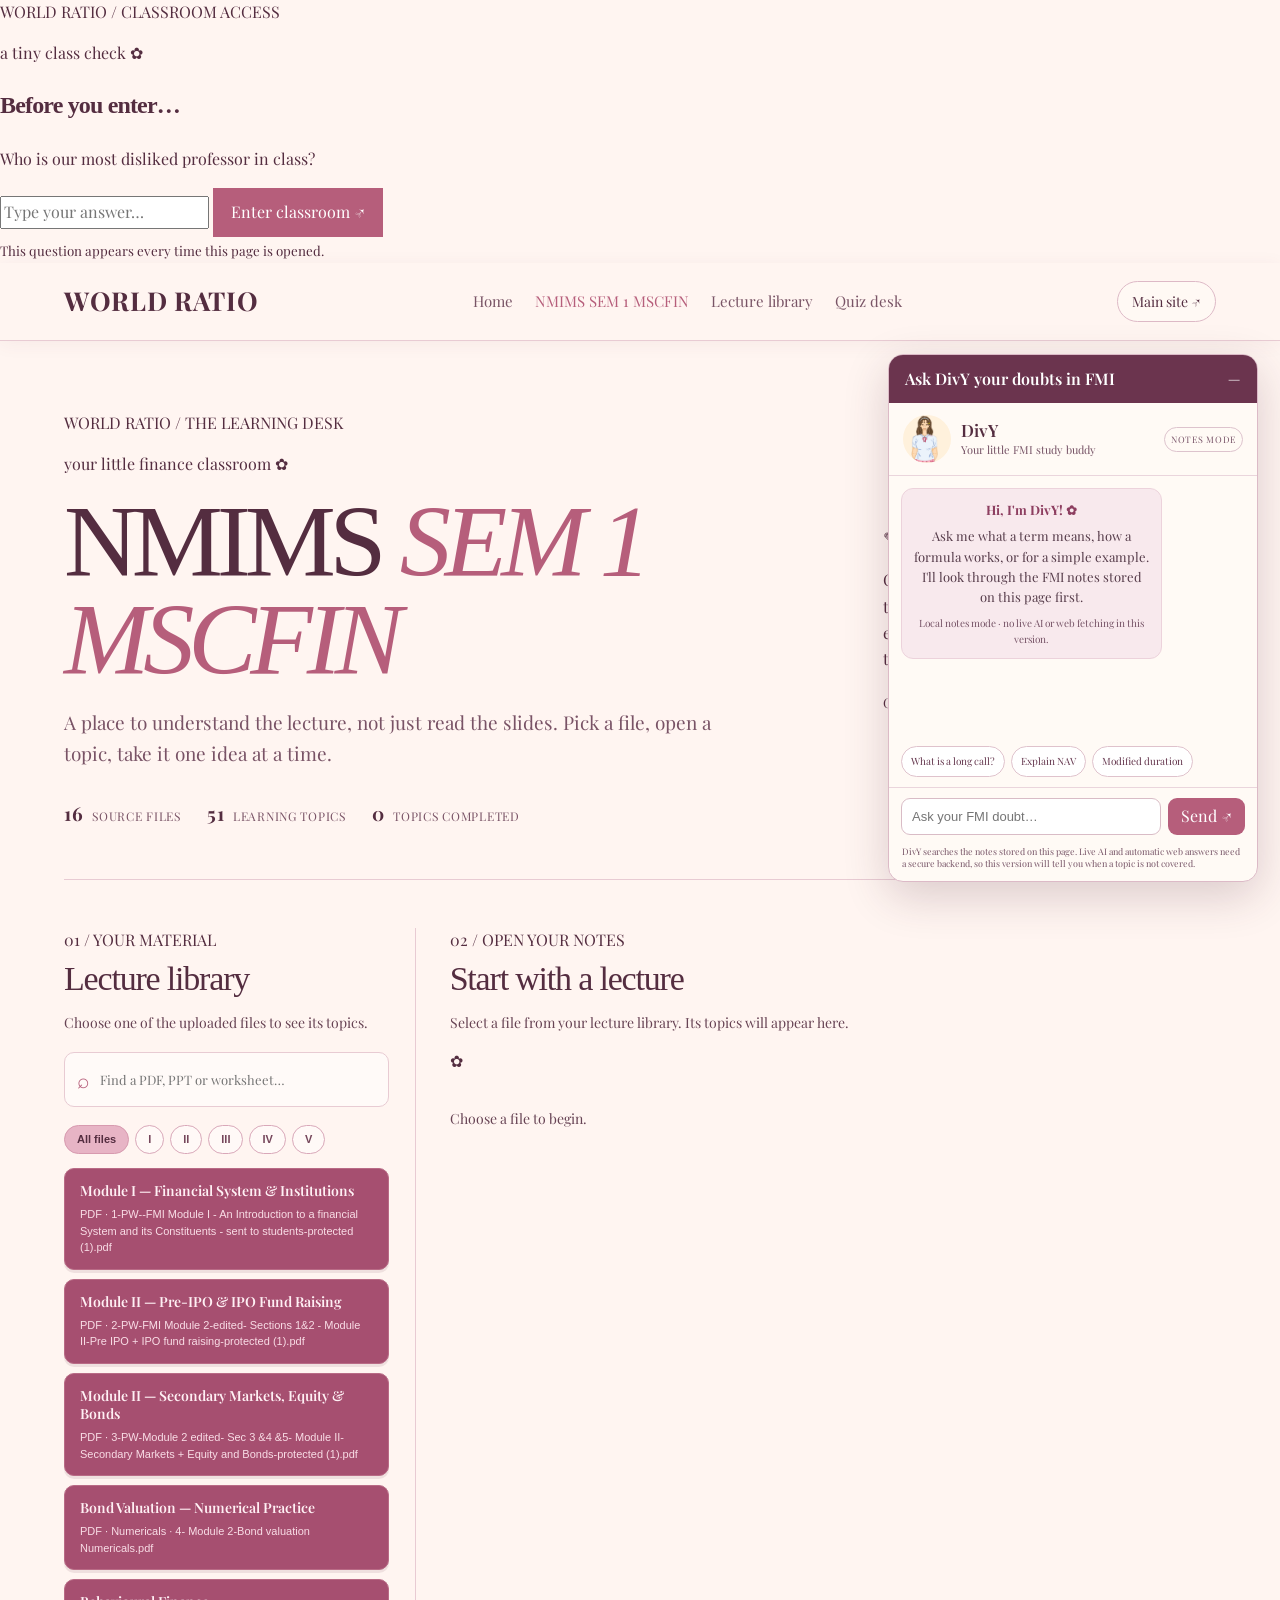
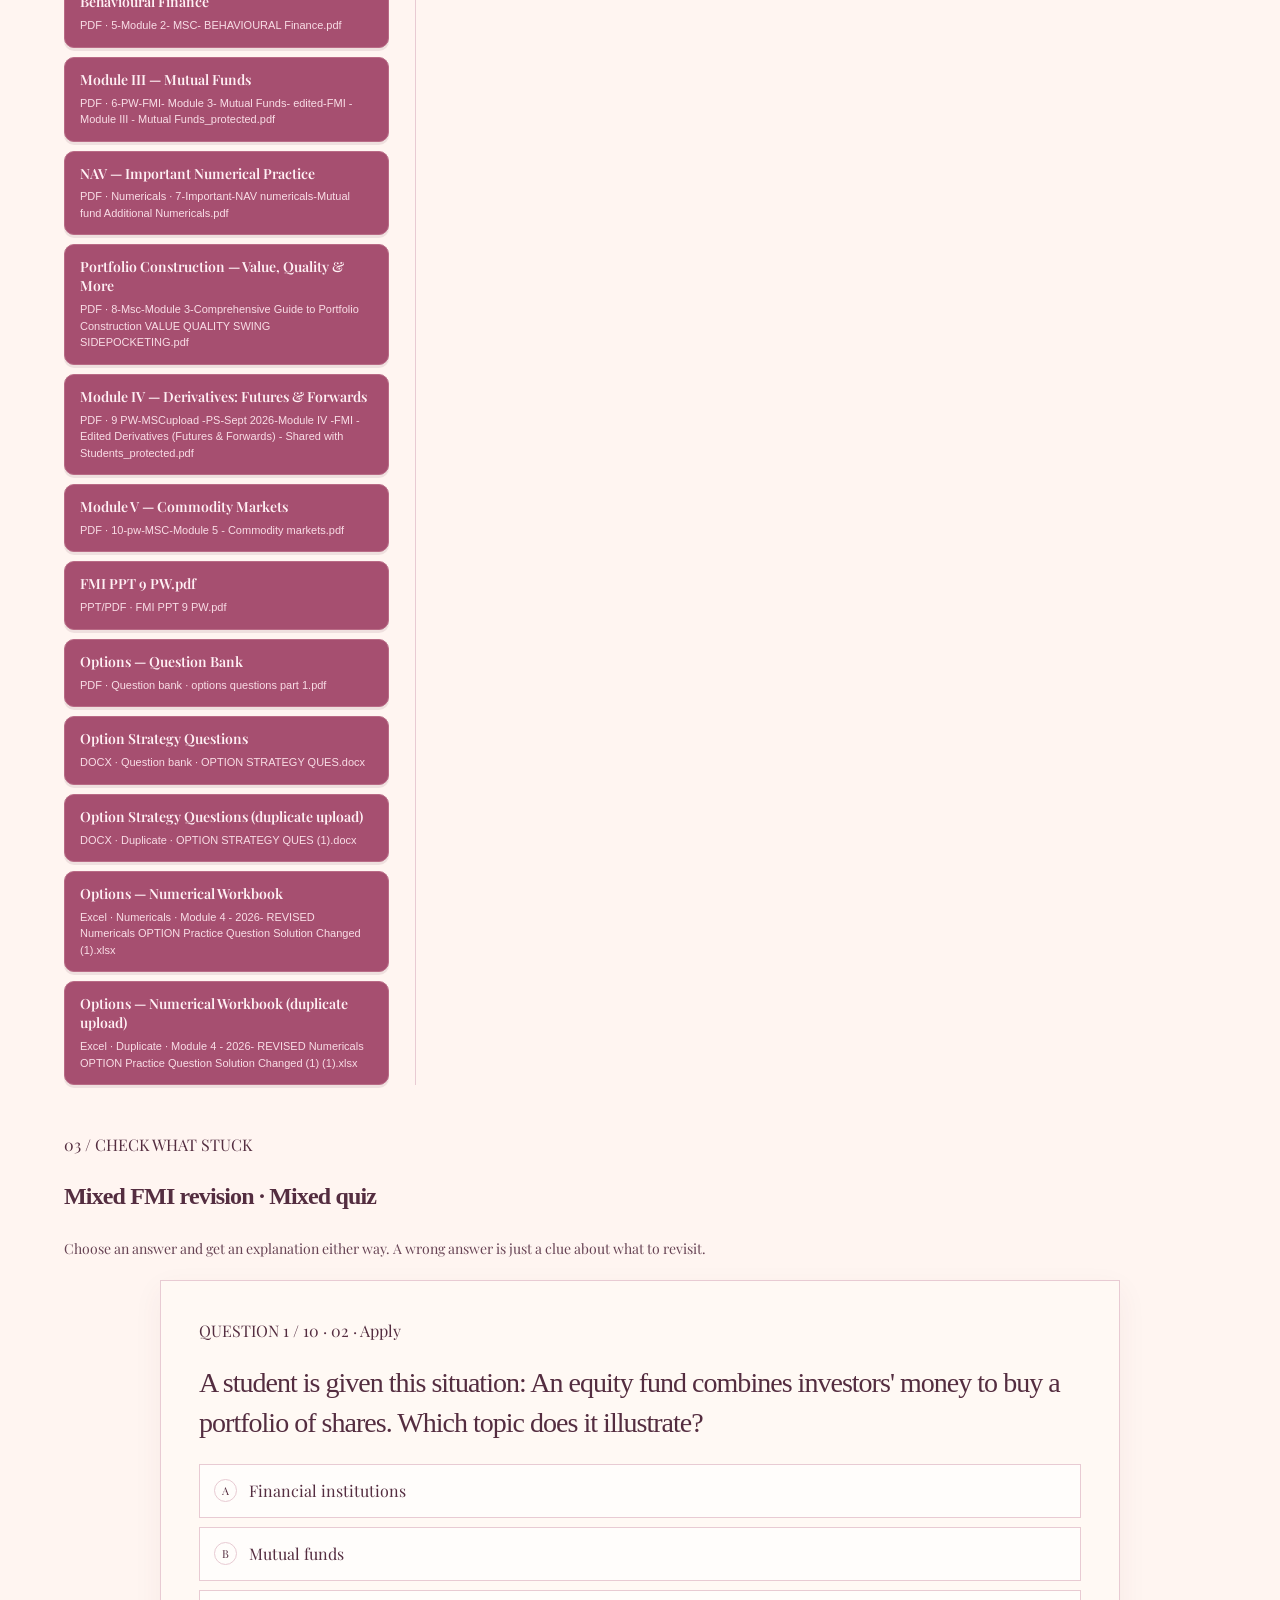
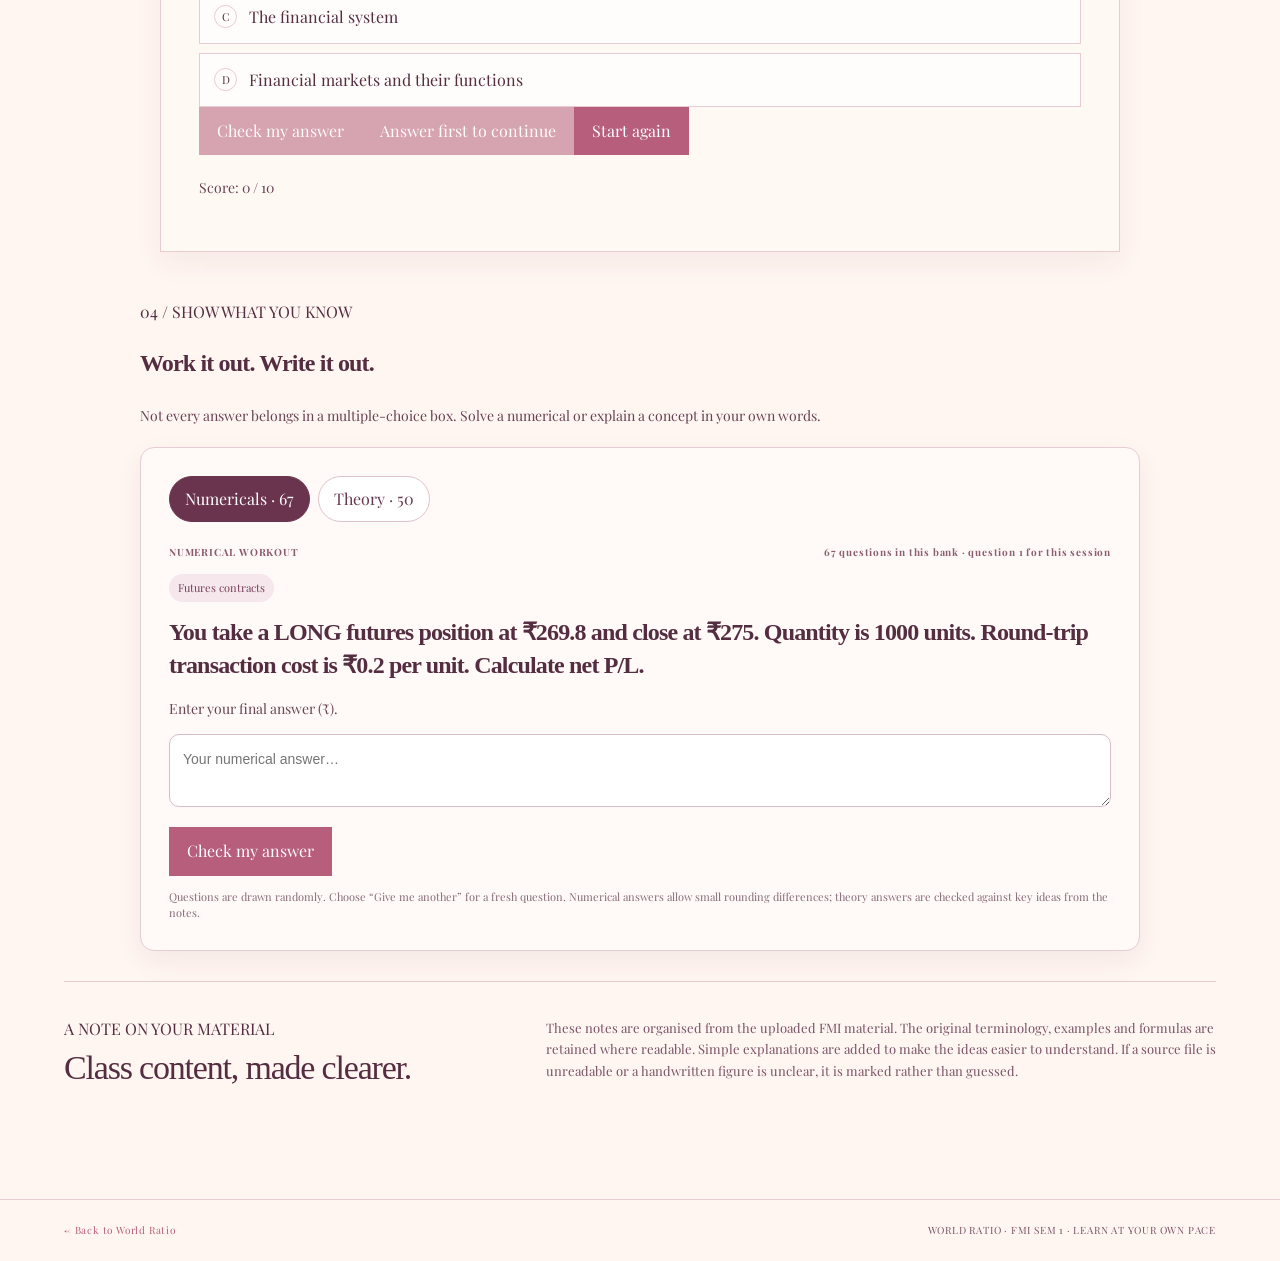
==== commit 527952c8: "Rename FMI study page and add semester access flow" ====
--- a/fmi-sem1.html
+++ b/fmi-sem1.html
@@ -1 +1,30 @@
-<!DOCTYPE html><html lang="en"><head><meta charset="UTF-8"><meta name="viewport" content="width=device-width,initial-scale=1"><meta name="theme-color" content="#FFF5F1"><title>FMI SEM 1 | World Ratio</title><link rel="preconnect" href="https://fonts.googleapis.com"><link href="https://fonts.googleapis.com/css2?family=Playfair+Display:wght@400;500;600;700&family=Caveat:wght@500;600;700&display=swap" rel="stylesheet"><link rel="stylesheet" href="css/style.css"><link rel="stylesheet" href="css/fmi.css"></head><body class="fmi-body"><header class="site-header fmi-header"><a class="wordmark" href="index.html#home">WORLD RATIO</a><nav class="top-nav" aria-label="FMI navigation"><a href="index.html#home">Home</a><a class="active" href="fmi-sem1.html">FMI SEM1</a><a href="#fmi-library">Lecture library</a><a href="#fmi-quiz">Quiz desk</a></nav><a class="header-home" href="index.html#home">Main site ↗</a></header><main class="fmi-main"><section class="fmi-hero"><div><div class="fmi-kicker">WORLD RATIO / THE LEARNING DESK</div><p class="fmi-hand">your little finance classroom ✿</p><h1>FMI <em>SEM 1</em></h1><p class="fmi-lede">A place to understand the lecture, not just read the slides. Pick a file, open a topic, take it one idea at a time.</p><div class="fmi-stats"><span><b id="fmi-file-count">16</b> source files</span><span><b id="fmi-topic-count">51</b> learning topics</span><span><b id="fmi-progress-count">0</b> topics completed</span></div></div><aside class="fmi-note"><span class="fmi-hand">✎</span><strong>How to use this desk</strong><p>Choose the lecture file on the left. Open any topic to read the detailed notes, simple explanation, example and key points. Then test what you remember.</p><small class="fmi-hand">Go slowly. Understanding first, memorising later.</small></aside></section><section class="fmi-layout" id="fmi-library"><aside class="fmi-library"><div class="fmi-kicker">01 / YOUR MATERIAL</div><h2>Lecture library</h2><p class="fmi-muted">Choose one of the uploaded files to see its topics.</p><div class="fmi-search"><span>⌕</span><input id="fmi-search" type="search" placeholder="Find a PDF, PPT or worksheet…" aria-label="Search source files"></div><div class="fmi-filters" id="fmi-filters"><button class="active" data-mod="all">All files</button><button data-mod="Module I">I</button><button data-mod="Module II">II</button><button data-mod="Module III">III</button><button data-mod="Module IV">IV</button><button data-mod="Module V">V</button></div><div id="fmi-files" class="fmi-files" aria-live="polite"></div></aside><section class="fmi-study"><div class="fmi-study-head"><div><div class="fmi-kicker">02 / OPEN YOUR NOTES</div><h2 id="fmi-study-title">Start with a lecture</h2><p id="fmi-study-desc" class="fmi-muted">Select a file from your lecture library. Its topics will appear here.</p></div><span class="fmi-hand">✿</span></div><div id="fmi-topics" class="fmi-topics"><p class="fmi-muted">Choose a file to begin.</p></div><article id="fmi-detail" class="fmi-detail" hidden></article><section id="fmi-related" class="fmi-related" hidden><div class="fmi-kicker">KEEP CONNECTING IDEAS</div><h3>Suggested next topics</h3><div id="fmi-related-list"></div></section></section></section><section class="fmi-quiz" id="fmi-quiz"><div class="fmi-kicker">03 / CHECK WHAT STUCK</div><h2 id="fmi-quiz-title">The quiz desk</h2><p class="fmi-muted">Choose an answer and get an explanation either way. A wrong answer is just a clue about what to revisit.</p><div class="fmi-quiz-card"><div class="fmi-kicker" id="fmi-qno" aria-live="polite">QUESTION 1</div><h3 id="fmi-question">Start a quick revision quiz.</h3><div id="fmi-choices" class="fmi-choices" role="group" aria-label="Answer choices"></div><div id="fmi-feedback" class="fmi-feedback" hidden aria-live="polite" tabindex="-1"></div><div class="fmi-actions"><button id="fmi-check" class="fmi-button" disabled>Check my answer</button><button id="fmi-next" class="fmi-button secondary" hidden>Next question →</button><button id="fmi-restart" class="fmi-button secondary">Start again</button></div><div class="fmi-progress"><span id="fmi-progress-fill"></span></div><p class="fmi-muted" id="fmi-score" aria-live="polite">Score: 0 / 10 answered</p></div></section><aside class="divy-chat" id="divy-chat" aria-label="Ask DivY your doubts in FMI"><button class="divy-chat-toggle" id="divy-toggle" type="button" aria-expanded="true"><span class="divy-title">Ask DivY your doubts in FMI</span><span class="divy-toggle-mark" aria-hidden="true">−</span></button><div class="divy-chat-content"><div class="divy-chat-head"><img src="assets/divy-welcome-small.png" alt="DivY, your FMI study companion"><div><strong>DivY</strong><small>Your little FMI study buddy</small></div><span class="divy-online">NOTES MODE</span></div><div class="divy-messages" id="divy-messages" role="log" aria-live="polite" aria-relevant="additions"></div><div class="divy-suggestions" id="divy-suggestions"><button type="button" data-ask="What is a long call?">What is a long call?</button><button type="button" data-ask="Explain NAV with an example">Explain NAV</button><button type="button" data-ask="What is modified duration?">Modified duration</button></div><form class="divy-form" id="divy-form"><label class="sr-only" for="divy-input">Ask DivY a question about FMI</label><input id="divy-input" type="text" placeholder="Ask your FMI doubt…" autocomplete="off" required><button type="submit" aria-label="Send question">Send ↗</button></form><p class="divy-disclaimer">DivY searches the notes stored on this page. Live AI and automatic web answers need a secure backend, so this version will tell you when a topic is not covered.</p></div></aside><section class="fmi-practice" id="written-practice"><div class="fmi-kicker">04 / SHOW WHAT YOU KNOW</div><h2>Work it out. Write it out.</h2><p class="fmi-muted">Not every answer belongs in a multiple-choice box. Solve a numerical or explain a concept in your own words.</p><div class="practice-card"><div class="practice-tabs" role="group" aria-label="Choose practice type"><button type="button" class="active" data-practice-mode="numericals" aria-pressed="true">Numericals · 67</button><button type="button" data-practice-mode="theory" aria-pressed="false">Theory · 50</button></div><div class="practice-meta"><span id="practice-type-label">NUMERICAL WORKOUT</span><span id="practice-q-count">67 questions in this bank</span></div><div class="practice-topic" id="practice-topic"></div><h3 id="practice-question">Loading your question…</h3><p class="fmi-muted" id="practice-unit">Enter your final answer.</p><textarea id="practice-answer" rows="3" placeholder="Your answer…" aria-label="Your answer"></textarea><div class="practice-actions"><button type="button" class="fmi-button" id="practice-check">Check my answer</button><button type="button" class="fmi-button secondary" id="practice-next" hidden>Give me another ↗</button></div><div id="practice-feedback" class="practice-feedback" hidden aria-live="polite"></div><p class="practice-footnote">Questions are drawn randomly. Choose “Give me another” for a fresh question. Numerical answers allow small rounding differences; theory answers are checked against key ideas from the notes.</p></div></section><section class="fmi-method"><div><div class="fmi-kicker">A NOTE ON YOUR MATERIAL</div><h2>Class content, made clearer.</h2></div><p>These notes are organised from the uploaded FMI material. The original terminology, examples and formulas are retained where readable. Simple explanations are added to make the ideas easier to understand. If a source file is unreadable or a handwritten figure is unclear, it is marked rather than guessed.</p></section></main><footer class="fmi-footer"><a href="index.html#home">← Back to World Ratio</a><span>WORLD RATIO · FMI SEM 1 · LEARN AT YOUR OWN PACE</span></footer><script src="js/fmi.js"></script></body></html>+<!DOCTYPE html><html lang="en"><head><meta charset="UTF-8"><meta name="viewport" content="width=device-width,initial-scale=1"><meta name="theme-color" content="#FFF5F1"><title>NMIMS SEM 1 MSCFIN | World Ratio</title><link rel="preconnect" href="https://fonts.googleapis.com"><link href="https://fonts.googleapis.com/css2?family=Playfair+Display:wght@400;500;600;700&family=Caveat:wght@500;600;700&display=swap" rel="stylesheet"><link rel="stylesheet" href="css/style.css"><link rel="stylesheet" href="css/fmi.css"></head><body class="fmi-body nmims-locked"><section class="nmims-gate" id="nmims-gate" role="dialog" aria-modal="true" aria-labelledby="nmims-gate-title">
+  <div class="nmims-gate-card" id="nmims-gate-question">
+    <div class="fmi-kicker">WORLD RATIO / CLASSROOM ACCESS</div>
+    <p class="nmims-gate-hand">a tiny class check ✿</p>
+    <h1 id="nmims-gate-title">Before you enter…</h1>
+    <p>Who is our most disliked professor in class?</p>
+    <form id="nmims-gate-form">
+      <label class="sr-only" for="nmims-gate-answer">Your answer</label>
+      <input id="nmims-gate-answer" type="text" autocomplete="off" placeholder="Type your answer…" required>
+      <button class="fmi-button" type="submit">Enter classroom ↗</button>
+    </form>
+    <p class="nmims-gate-error" id="nmims-gate-error" role="alert" hidden>Hmm, that doesn't seem to be it. Try again!</p>
+    <small>This question appears every time this page is opened.</small>
+  </div>
+  <div class="nmims-gate-card nmims-subject-card" id="nmims-subject-select" hidden>
+    <div class="fmi-kicker">ACCESS GRANTED ✿</div>
+    <p class="nmims-gate-hand">welcome to your semester desk</p>
+    <h1>Choose your subject</h1>
+    <p>Which classroom are we opening today?</p>
+    <div class="nmims-subject-grid">
+      <button type="button" data-subject="Quants"><strong>Quants</strong><span>Quantitative Techniques ↗</span></button>
+      <button type="button" data-subject="FMI"><strong>FMI</strong><span>Financial Markets & Institutions ↗</span></button>
+      <button type="button" data-subject="FSA"><strong>FSA</strong><span>Financial Statement Analysis ↗</span></button>
+      <button type="button" data-subject="Banking"><strong>Banking</strong><span>Banking Studies ↗</span></button>
+    </div>
+    <p class="nmims-subject-status" id="nmims-subject-status" aria-live="polite" hidden></p>
+    <small>Select FMI to open the study desk currently available here.</small>
+  </div>
+</section>
+<header class="site-header fmi-header"><a class="wordmark" href="index.html#home">WORLD RATIO</a><nav class="top-nav" aria-label="FMI navigation"><a href="index.html#home">Home</a><a class="active" href="fmi-sem1.html">NMIMS SEM 1 MSCFIN</a><a href="#fmi-library">Lecture library</a><a href="#fmi-quiz">Quiz desk</a></nav><a class="header-home" href="index.html#home">Main site ↗</a></header><main class="fmi-main"><section class="fmi-hero"><div><div class="fmi-kicker">WORLD RATIO / THE LEARNING DESK</div><p class="fmi-hand">your little finance classroom ✿</p><h1>NMIMS <em>SEM 1 MSCFIN</em></h1><p class="fmi-lede">A place to understand the lecture, not just read the slides. Pick a file, open a topic, take it one idea at a time.</p><div class="fmi-stats"><span><b id="fmi-file-count">16</b> source files</span><span><b id="fmi-topic-count">51</b> learning topics</span><span><b id="fmi-progress-count">0</b> topics completed</span></div></div><aside class="fmi-note"><span class="fmi-hand">✎</span><strong>How to use this desk</strong><p>Choose the lecture file on the left. Open any topic to read the detailed notes, simple explanation, example and key points. Then test what you remember.</p><small class="fmi-hand">Go slowly. Understanding first, memorising later.</small></aside></section><section class="fmi-layout" id="fmi-library"><aside class="fmi-library"><div class="fmi-kicker">01 / YOUR MATERIAL</div><h2>Lecture library</h2><p class="fmi-muted">Choose one of the uploaded files to see its topics.</p><div class="fmi-search"><span>⌕</span><input id="fmi-search" type="search" placeholder="Find a PDF, PPT or worksheet…" aria-label="Search source files"></div><div class="fmi-filters" id="fmi-filters"><button class="active" data-mod="all">All files</button><button data-mod="Module I">I</button><button data-mod="Module II">II</button><button data-mod="Module III">III</button><button data-mod="Module IV">IV</button><button data-mod="Module V">V</button></div><div id="fmi-files" class="fmi-files" aria-live="polite"></div></aside><section class="fmi-study"><div class="fmi-study-head"><div><div class="fmi-kicker">02 / OPEN YOUR NOTES</div><h2 id="fmi-study-title">Start with a lecture</h2><p id="fmi-study-desc" class="fmi-muted">Select a file from your lecture library. Its topics will appear here.</p></div><span class="fmi-hand">✿</span></div><div id="fmi-topics" class="fmi-topics"><p class="fmi-muted">Choose a file to begin.</p></div><article id="fmi-detail" class="fmi-detail" hidden></article><section id="fmi-related" class="fmi-related" hidden><div class="fmi-kicker">KEEP CONNECTING IDEAS</div><h3>Suggested next topics</h3><div id="fmi-related-list"></div></section></section></section><section class="fmi-quiz" id="fmi-quiz"><div class="fmi-kicker">03 / CHECK WHAT STUCK</div><h2 id="fmi-quiz-title">The quiz desk</h2><p class="fmi-muted">Choose an answer and get an explanation either way. A wrong answer is just a clue about what to revisit.</p><div class="fmi-quiz-card"><div class="fmi-kicker" id="fmi-qno" aria-live="polite">QUESTION 1</div><h3 id="fmi-question">Start a quick revision quiz.</h3><div id="fmi-choices" class="fmi-choices" role="group" aria-label="Answer choices"></div><div id="fmi-feedback" class="fmi-feedback" hidden aria-live="polite" tabindex="-1"></div><div class="fmi-actions"><button id="fmi-check" class="fmi-button" disabled>Check my answer</button><button id="fmi-next" class="fmi-button secondary" hidden>Next question →</button><button id="fmi-restart" class="fmi-button secondary">Start again</button></div><div class="fmi-progress"><span id="fmi-progress-fill"></span></div><p class="fmi-muted" id="fmi-score" aria-live="polite">Score: 0 / 10 answered</p></div></section><aside class="divy-chat" id="divy-chat" aria-label="Ask DivY your doubts in FMI"><button class="divy-chat-toggle" id="divy-toggle" type="button" aria-expanded="true"><span class="divy-title">Ask DivY your doubts in FMI</span><span class="divy-toggle-mark" aria-hidden="true">−</span></button><div class="divy-chat-content"><div class="divy-chat-head"><img src="assets/divy-welcome-small.png" alt="DivY, your FMI study companion"><div><strong>DivY</strong><small>Your little FMI study buddy</small></div><span class="divy-online">NOTES MODE</span></div><div class="divy-messages" id="divy-messages" role="log" aria-live="polite" aria-relevant="additions"></div><div class="divy-suggestions" id="divy-suggestions"><button type="button" data-ask="What is a long call?">What is a long call?</button><button type="button" data-ask="Explain NAV with an example">Explain NAV</button><button type="button" data-ask="What is modified duration?">Modified duration</button></div><form class="divy-form" id="divy-form"><label class="sr-only" for="divy-input">Ask DivY a question about FMI</label><input id="divy-input" type="text" placeholder="Ask your FMI doubt…" autocomplete="off" required><button type="submit" aria-label="Send question">Send ↗</button></form><p class="divy-disclaimer">DivY searches the notes stored on this page. Live AI and automatic web answers need a secure backend, so this version will tell you when a topic is not covered.</p></div></aside><section class="fmi-practice" id="written-practice"><div class="fmi-kicker">04 / SHOW WHAT YOU KNOW</div><h2>Work it out. Write it out.</h2><p class="fmi-muted">Not every answer belongs in a multiple-choice box. Solve a numerical or explain a concept in your own words.</p><div class="practice-card"><div class="practice-tabs" role="group" aria-label="Choose practice type"><button type="button" class="active" data-practice-mode="numericals" aria-pressed="true">Numericals · 67</button><button type="button" data-practice-mode="theory" aria-pressed="false">Theory · 50</button></div><div class="practice-meta"><span id="practice-type-label">NUMERICAL WORKOUT</span><span id="practice-q-count">67 questions in this bank</span></div><div class="practice-topic" id="practice-topic"></div><h3 id="practice-question">Loading your question…</h3><p class="fmi-muted" id="practice-unit">Enter your final answer.</p><textarea id="practice-answer" rows="3" placeholder="Your answer…" aria-label="Your answer"></textarea><div class="practice-actions"><button type="button" class="fmi-button" id="practice-check">Check my answer</button><button type="button" class="fmi-button secondary" id="practice-next" hidden>Give me another ↗</button></div><div id="practice-feedback" class="practice-feedback" hidden aria-live="polite"></div><p class="practice-footnote">Questions are drawn randomly. Choose “Give me another” for a fresh question. Numerical answers allow small rounding differences; theory answers are checked against key ideas from the notes.</p></div></section><section class="fmi-method"><div><div class="fmi-kicker">A NOTE ON YOUR MATERIAL</div><h2>Class content, made clearer.</h2></div><p>These notes are organised from the uploaded FMI material. The original terminology, examples and formulas are retained where readable. Simple explanations are added to make the ideas easier to understand. If a source file is unreadable or a handwritten figure is unclear, it is marked rather than guessed.</p></section></main><footer class="fmi-footer"><a href="index.html#home">← Back to World Ratio</a><span>WORLD RATIO · FMI SEM 1 · LEARN AT YOUR OWN PACE</span></footer><script src="js/fmi.js"></script></body></html>
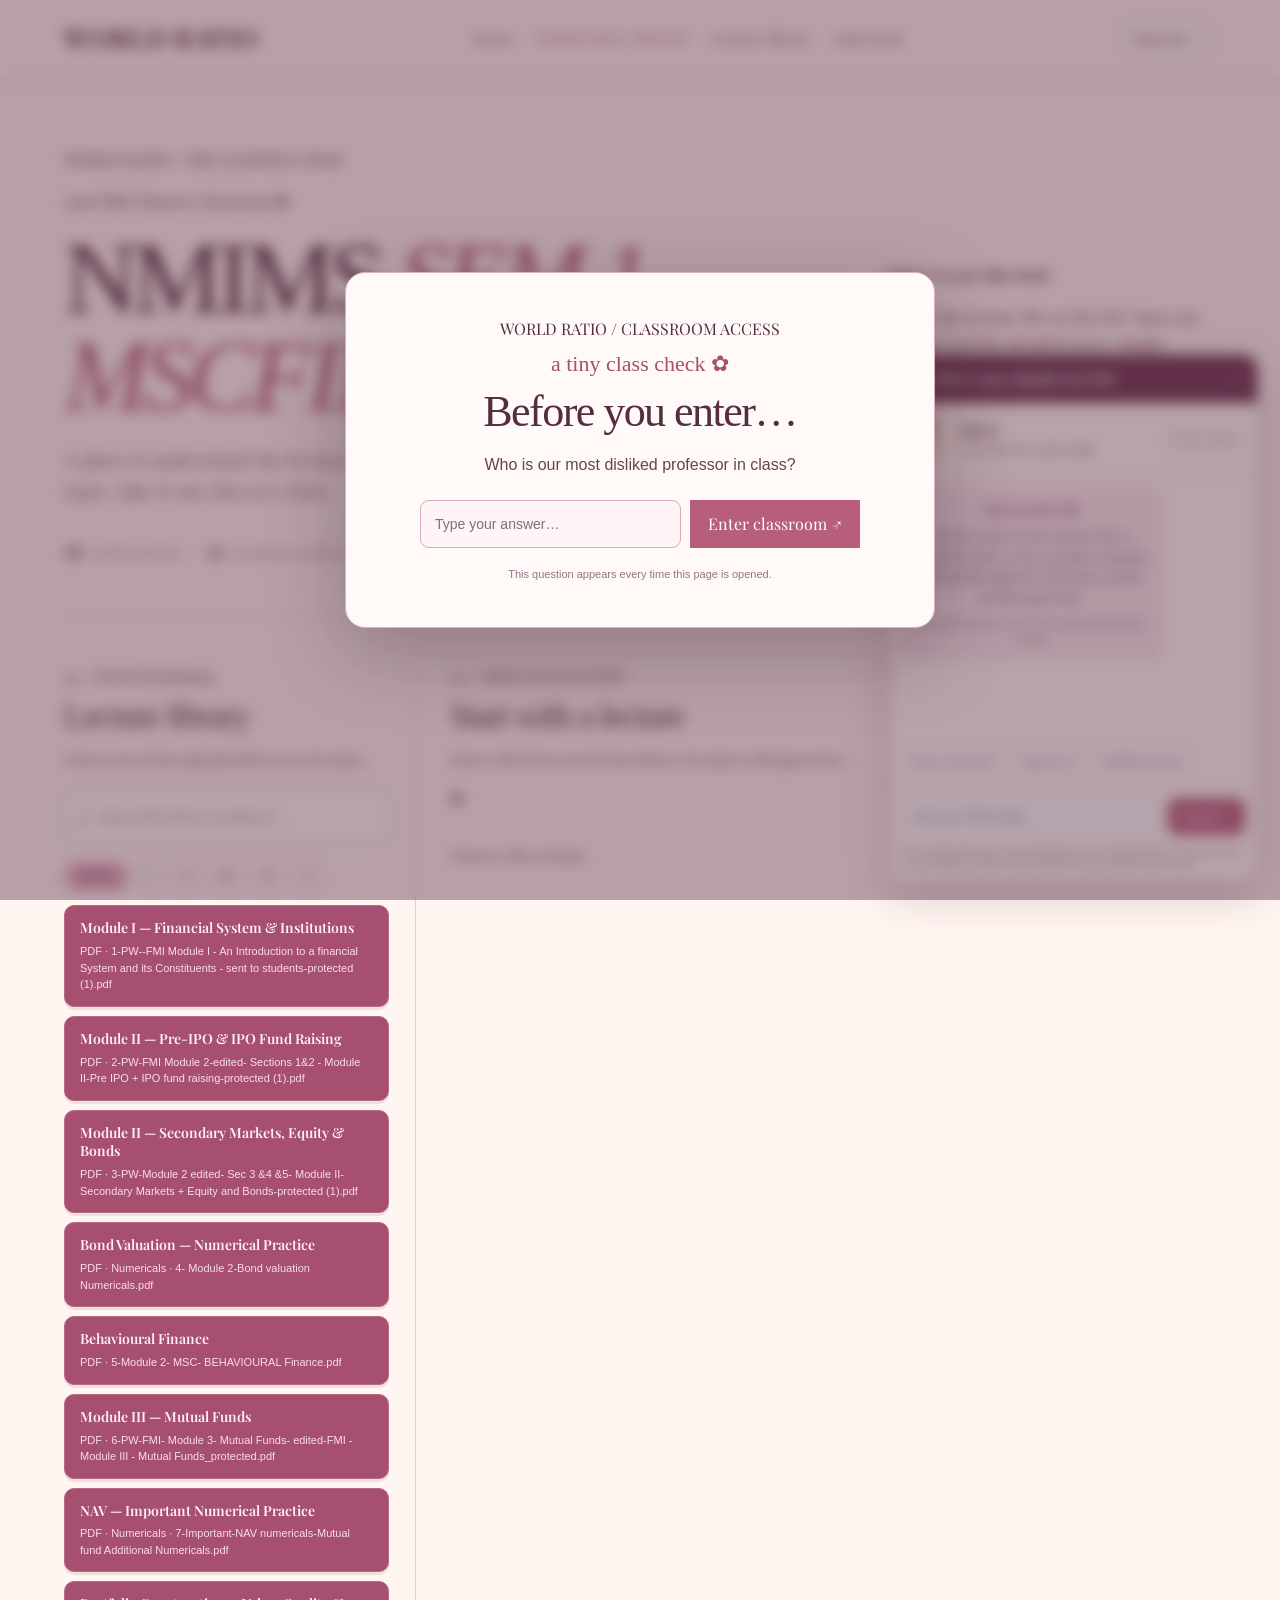
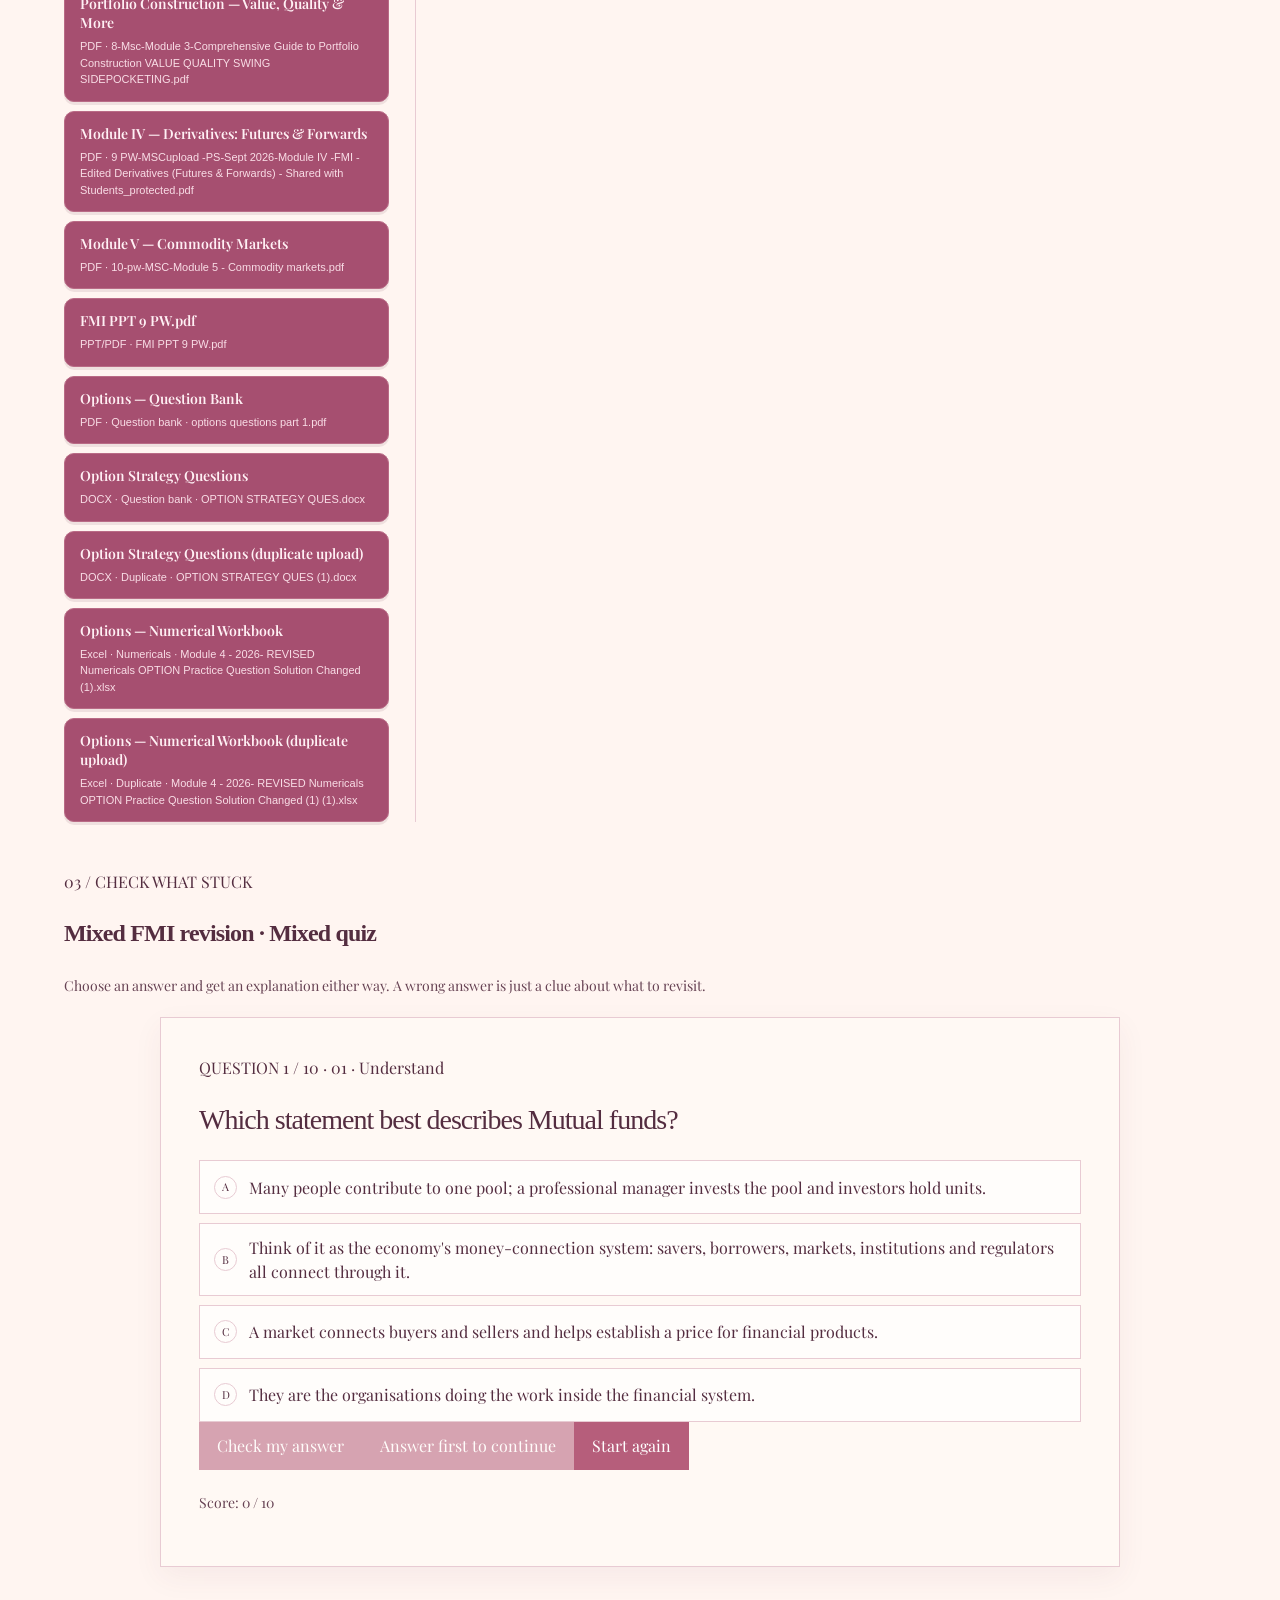
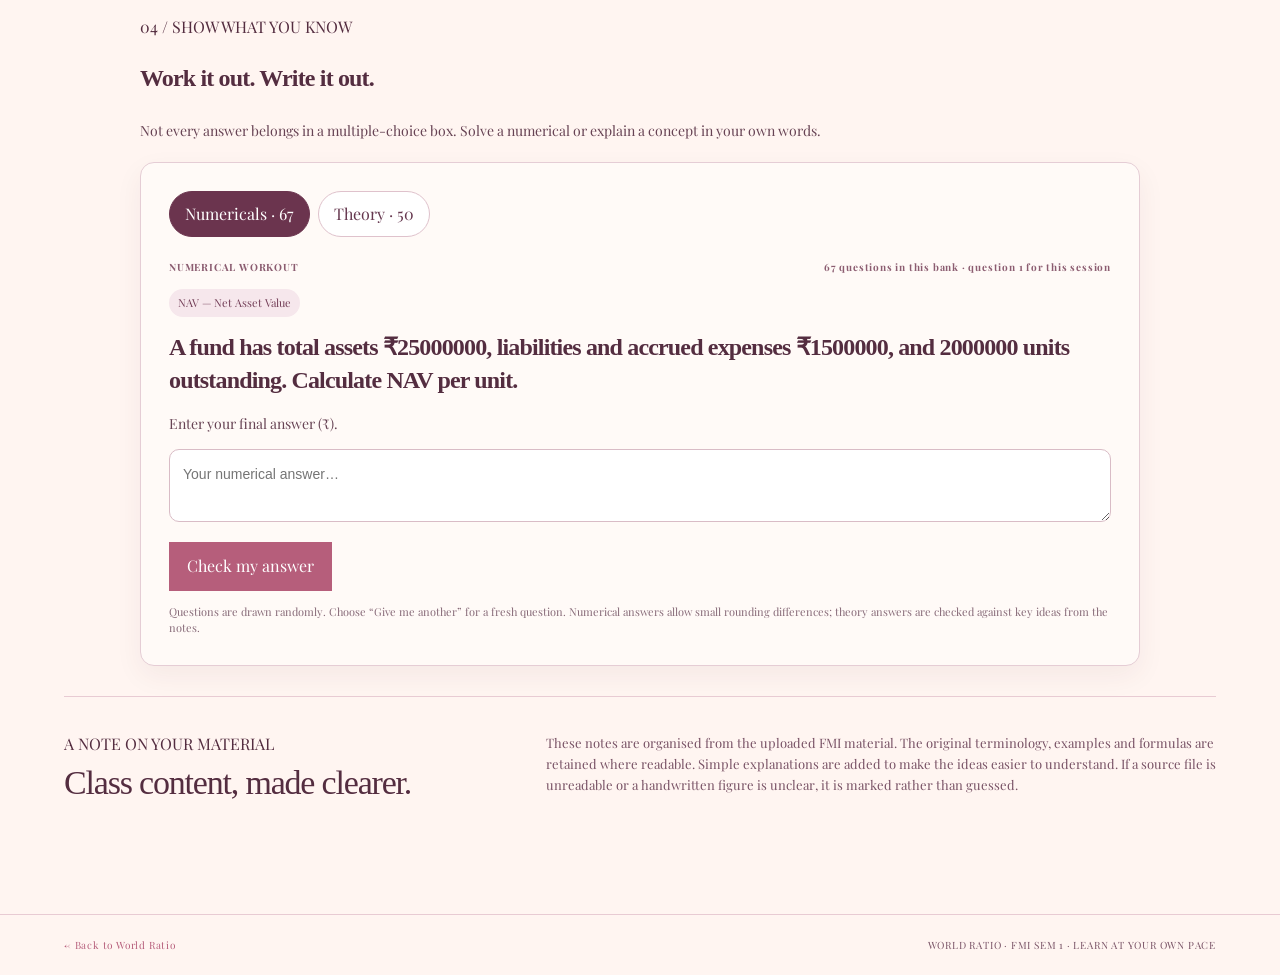
==== commit e96554ca: "Fix classroom access form with independent submit handler and cache bust" ====
--- a/fmi-sem1.html
+++ b/fmi-sem1.html
@@ -27,4 +27,45 @@
     <small>Select FMI to open the study desk currently available here.</small>
   </div>
 </section>
-<header class="site-header fmi-header"><a class="wordmark" href="index.html#home">WORLD RATIO</a><nav class="top-nav" aria-label="FMI navigation"><a href="index.html#home">Home</a><a class="active" href="fmi-sem1.html">NMIMS SEM 1 MSCFIN</a><a href="#fmi-library">Lecture library</a><a href="#fmi-quiz">Quiz desk</a></nav><a class="header-home" href="index.html#home">Main site ↗</a></header><main class="fmi-main"><section class="fmi-hero"><div><div class="fmi-kicker">WORLD RATIO / THE LEARNING DESK</div><p class="fmi-hand">your little finance classroom ✿</p><h1>NMIMS <em>SEM 1 MSCFIN</em></h1><p class="fmi-lede">A place to understand the lecture, not just read the slides. Pick a file, open a topic, take it one idea at a time.</p><div class="fmi-stats"><span><b id="fmi-file-count">16</b> source files</span><span><b id="fmi-topic-count">51</b> learning topics</span><span><b id="fmi-progress-count">0</b> topics completed</span></div></div><aside class="fmi-note"><span class="fmi-hand">✎</span><strong>How to use this desk</strong><p>Choose the lecture file on the left. Open any topic to read the detailed notes, simple explanation, example and key points. Then test what you remember.</p><small class="fmi-hand">Go slowly. Understanding first, memorising later.</small></aside></section><section class="fmi-layout" id="fmi-library"><aside class="fmi-library"><div class="fmi-kicker">01 / YOUR MATERIAL</div><h2>Lecture library</h2><p class="fmi-muted">Choose one of the uploaded files to see its topics.</p><div class="fmi-search"><span>⌕</span><input id="fmi-search" type="search" placeholder="Find a PDF, PPT or worksheet…" aria-label="Search source files"></div><div class="fmi-filters" id="fmi-filters"><button class="active" data-mod="all">All files</button><button data-mod="Module I">I</button><button data-mod="Module II">II</button><button data-mod="Module III">III</button><button data-mod="Module IV">IV</button><button data-mod="Module V">V</button></div><div id="fmi-files" class="fmi-files" aria-live="polite"></div></aside><section class="fmi-study"><div class="fmi-study-head"><div><div class="fmi-kicker">02 / OPEN YOUR NOTES</div><h2 id="fmi-study-title">Start with a lecture</h2><p id="fmi-study-desc" class="fmi-muted">Select a file from your lecture library. Its topics will appear here.</p></div><span class="fmi-hand">✿</span></div><div id="fmi-topics" class="fmi-topics"><p class="fmi-muted">Choose a file to begin.</p></div><article id="fmi-detail" class="fmi-detail" hidden></article><section id="fmi-related" class="fmi-related" hidden><div class="fmi-kicker">KEEP CONNECTING IDEAS</div><h3>Suggested next topics</h3><div id="fmi-related-list"></div></section></section></section><section class="fmi-quiz" id="fmi-quiz"><div class="fmi-kicker">03 / CHECK WHAT STUCK</div><h2 id="fmi-quiz-title">The quiz desk</h2><p class="fmi-muted">Choose an answer and get an explanation either way. A wrong answer is just a clue about what to revisit.</p><div class="fmi-quiz-card"><div class="fmi-kicker" id="fmi-qno" aria-live="polite">QUESTION 1</div><h3 id="fmi-question">Start a quick revision quiz.</h3><div id="fmi-choices" class="fmi-choices" role="group" aria-label="Answer choices"></div><div id="fmi-feedback" class="fmi-feedback" hidden aria-live="polite" tabindex="-1"></div><div class="fmi-actions"><button id="fmi-check" class="fmi-button" disabled>Check my answer</button><button id="fmi-next" class="fmi-button secondary" hidden>Next question →</button><button id="fmi-restart" class="fmi-button secondary">Start again</button></div><div class="fmi-progress"><span id="fmi-progress-fill"></span></div><p class="fmi-muted" id="fmi-score" aria-live="polite">Score: 0 / 10 answered</p></div></section><aside class="divy-chat" id="divy-chat" aria-label="Ask DivY your doubts in FMI"><button class="divy-chat-toggle" id="divy-toggle" type="button" aria-expanded="true"><span class="divy-title">Ask DivY your doubts in FMI</span><span class="divy-toggle-mark" aria-hidden="true">−</span></button><div class="divy-chat-content"><div class="divy-chat-head"><img src="assets/divy-welcome-small.png" alt="DivY, your FMI study companion"><div><strong>DivY</strong><small>Your little FMI study buddy</small></div><span class="divy-online">NOTES MODE</span></div><div class="divy-messages" id="divy-messages" role="log" aria-live="polite" aria-relevant="additions"></div><div class="divy-suggestions" id="divy-suggestions"><button type="button" data-ask="What is a long call?">What is a long call?</button><button type="button" data-ask="Explain NAV with an example">Explain NAV</button><button type="button" data-ask="What is modified duration?">Modified duration</button></div><form class="divy-form" id="divy-form"><label class="sr-only" for="divy-input">Ask DivY a question about FMI</label><input id="divy-input" type="text" placeholder="Ask your FMI doubt…" autocomplete="off" required><button type="submit" aria-label="Send question">Send ↗</button></form><p class="divy-disclaimer">DivY searches the notes stored on this page. Live AI and automatic web answers need a secure backend, so this version will tell you when a topic is not covered.</p></div></aside><section class="fmi-practice" id="written-practice"><div class="fmi-kicker">04 / SHOW WHAT YOU KNOW</div><h2>Work it out. Write it out.</h2><p class="fmi-muted">Not every answer belongs in a multiple-choice box. Solve a numerical or explain a concept in your own words.</p><div class="practice-card"><div class="practice-tabs" role="group" aria-label="Choose practice type"><button type="button" class="active" data-practice-mode="numericals" aria-pressed="true">Numericals · 67</button><button type="button" data-practice-mode="theory" aria-pressed="false">Theory · 50</button></div><div class="practice-meta"><span id="practice-type-label">NUMERICAL WORKOUT</span><span id="practice-q-count">67 questions in this bank</span></div><div class="practice-topic" id="practice-topic"></div><h3 id="practice-question">Loading your question…</h3><p class="fmi-muted" id="practice-unit">Enter your final answer.</p><textarea id="practice-answer" rows="3" placeholder="Your answer…" aria-label="Your answer"></textarea><div class="practice-actions"><button type="button" class="fmi-button" id="practice-check">Check my answer</button><button type="button" class="fmi-button secondary" id="practice-next" hidden>Give me another ↗</button></div><div id="practice-feedback" class="practice-feedback" hidden aria-live="polite"></div><p class="practice-footnote">Questions are drawn randomly. Choose “Give me another” for a fresh question. Numerical answers allow small rounding differences; theory answers are checked against key ideas from the notes.</p></div></section><section class="fmi-method"><div><div class="fmi-kicker">A NOTE ON YOUR MATERIAL</div><h2>Class content, made clearer.</h2></div><p>These notes are organised from the uploaded FMI material. The original terminology, examples and formulas are retained where readable. Simple explanations are added to make the ideas easier to understand. If a source file is unreadable or a handwritten figure is unclear, it is marked rather than guessed.</p></section></main><footer class="fmi-footer"><a href="index.html#home">← Back to World Ratio</a><span>WORLD RATIO · FMI SEM 1 · LEARN AT YOUR OWN PACE</span></footer><script src="js/fmi.js"></script></body></html>+<header class="site-header fmi-header"><a class="wordmark" href="index.html#home">WORLD RATIO</a><nav class="top-nav" aria-label="FMI navigation"><a href="index.html#home">Home</a><a class="active" href="fmi-sem1.html">NMIMS SEM 1 MSCFIN</a><a href="#fmi-library">Lecture library</a><a href="#fmi-quiz">Quiz desk</a></nav><a class="header-home" href="index.html#home">Main site ↗</a></header><main class="fmi-main"><section class="fmi-hero"><div><div class="fmi-kicker">WORLD RATIO / THE LEARNING DESK</div><p class="fmi-hand">your little finance classroom ✿</p><h1>NMIMS <em>SEM 1 MSCFIN</em></h1><p class="fmi-lede">A place to understand the lecture, not just read the slides. Pick a file, open a topic, take it one idea at a time.</p><div class="fmi-stats"><span><b id="fmi-file-count">16</b> source files</span><span><b id="fmi-topic-count">51</b> learning topics</span><span><b id="fmi-progress-count">0</b> topics completed</span></div></div><aside class="fmi-note"><span class="fmi-hand">✎</span><strong>How to use this desk</strong><p>Choose the lecture file on the left. Open any topic to read the detailed notes, simple explanation, example and key points. Then test what you remember.</p><small class="fmi-hand">Go slowly. Understanding first, memorising later.</small></aside></section><section class="fmi-layout" id="fmi-library"><aside class="fmi-library"><div class="fmi-kicker">01 / YOUR MATERIAL</div><h2>Lecture library</h2><p class="fmi-muted">Choose one of the uploaded files to see its topics.</p><div class="fmi-search"><span>⌕</span><input id="fmi-search" type="search" placeholder="Find a PDF, PPT or worksheet…" aria-label="Search source files"></div><div class="fmi-filters" id="fmi-filters"><button class="active" data-mod="all">All files</button><button data-mod="Module I">I</button><button data-mod="Module II">II</button><button data-mod="Module III">III</button><button data-mod="Module IV">IV</button><button data-mod="Module V">V</button></div><div id="fmi-files" class="fmi-files" aria-live="polite"></div></aside><section class="fmi-study"><div class="fmi-study-head"><div><div class="fmi-kicker">02 / OPEN YOUR NOTES</div><h2 id="fmi-study-title">Start with a lecture</h2><p id="fmi-study-desc" class="fmi-muted">Select a file from your lecture library. Its topics will appear here.</p></div><span class="fmi-hand">✿</span></div><div id="fmi-topics" class="fmi-topics"><p class="fmi-muted">Choose a file to begin.</p></div><article id="fmi-detail" class="fmi-detail" hidden></article><section id="fmi-related" class="fmi-related" hidden><div class="fmi-kicker">KEEP CONNECTING IDEAS</div><h3>Suggested next topics</h3><div id="fmi-related-list"></div></section></section></section><section class="fmi-quiz" id="fmi-quiz"><div class="fmi-kicker">03 / CHECK WHAT STUCK</div><h2 id="fmi-quiz-title">The quiz desk</h2><p class="fmi-muted">Choose an answer and get an explanation either way. A wrong answer is just a clue about what to revisit.</p><div class="fmi-quiz-card"><div class="fmi-kicker" id="fmi-qno" aria-live="polite">QUESTION 1</div><h3 id="fmi-question">Start a quick revision quiz.</h3><div id="fmi-choices" class="fmi-choices" role="group" aria-label="Answer choices"></div><div id="fmi-feedback" class="fmi-feedback" hidden aria-live="polite" tabindex="-1"></div><div class="fmi-actions"><button id="fmi-check" class="fmi-button" disabled>Check my answer</button><button id="fmi-next" class="fmi-button secondary" hidden>Next question →</button><button id="fmi-restart" class="fmi-button secondary">Start again</button></div><div class="fmi-progress"><span id="fmi-progress-fill"></span></div><p class="fmi-muted" id="fmi-score" aria-live="polite">Score: 0 / 10 answered</p></div></section><aside class="divy-chat" id="divy-chat" aria-label="Ask DivY your doubts in FMI"><button class="divy-chat-toggle" id="divy-toggle" type="button" aria-expanded="true"><span class="divy-title">Ask DivY your doubts in FMI</span><span class="divy-toggle-mark" aria-hidden="true">−</span></button><div class="divy-chat-content"><div class="divy-chat-head"><img src="assets/divy-welcome-small.png" alt="DivY, your FMI study companion"><div><strong>DivY</strong><small>Your little FMI study buddy</small></div><span class="divy-online">NOTES MODE</span></div><div class="divy-messages" id="divy-messages" role="log" aria-live="polite" aria-relevant="additions"></div><div class="divy-suggestions" id="divy-suggestions"><button type="button" data-ask="What is a long call?">What is a long call?</button><button type="button" data-ask="Explain NAV with an example">Explain NAV</button><button type="button" data-ask="What is modified duration?">Modified duration</button></div><form class="divy-form" id="divy-form"><label class="sr-only" for="divy-input">Ask DivY a question about FMI</label><input id="divy-input" type="text" placeholder="Ask your FMI doubt…" autocomplete="off" required><button type="submit" aria-label="Send question">Send ↗</button></form><p class="divy-disclaimer">DivY searches the notes stored on this page. Live AI and automatic web answers need a secure backend, so this version will tell you when a topic is not covered.</p></div></aside><section class="fmi-practice" id="written-practice"><div class="fmi-kicker">04 / SHOW WHAT YOU KNOW</div><h2>Work it out. Write it out.</h2><p class="fmi-muted">Not every answer belongs in a multiple-choice box. Solve a numerical or explain a concept in your own words.</p><div class="practice-card"><div class="practice-tabs" role="group" aria-label="Choose practice type"><button type="button" class="active" data-practice-mode="numericals" aria-pressed="true">Numericals · 67</button><button type="button" data-practice-mode="theory" aria-pressed="false">Theory · 50</button></div><div class="practice-meta"><span id="practice-type-label">NUMERICAL WORKOUT</span><span id="practice-q-count">67 questions in this bank</span></div><div class="practice-topic" id="practice-topic"></div><h3 id="practice-question">Loading your question…</h3><p class="fmi-muted" id="practice-unit">Enter your final answer.</p><textarea id="practice-answer" rows="3" placeholder="Your answer…" aria-label="Your answer"></textarea><div class="practice-actions"><button type="button" class="fmi-button" id="practice-check">Check my answer</button><button type="button" class="fmi-button secondary" id="practice-next" hidden>Give me another ↗</button></div><div id="practice-feedback" class="practice-feedback" hidden aria-live="polite"></div><p class="practice-footnote">Questions are drawn randomly. Choose “Give me another” for a fresh question. Numerical answers allow small rounding differences; theory answers are checked against key ideas from the notes.</p></div></section><section class="fmi-method"><div><div class="fmi-kicker">A NOTE ON YOUR MATERIAL</div><h2>Class content, made clearer.</h2></div><p>These notes are organised from the uploaded FMI material. The original terminology, examples and formulas are retained where readable. Simple explanations are added to make the ideas easier to understand. If a source file is unreadable or a handwritten figure is unclear, it is marked rather than guessed.</p></section></main><footer class="fmi-footer"><a href="index.html#home">← Back to World Ratio</a><span>WORLD RATIO · FMI SEM 1 · LEARN AT YOUR OWN PACE</span></footer><script>
+(function(){
+ function wireClassroomGate(){
+  var form=document.getElementById("nmims-gate-form");
+  var input=document.getElementById("nmims-gate-answer");
+  var question=document.getElementById("nmims-gate-question");
+  var subjects=document.getElementById("nmims-subject-select");
+  var gate=document.getElementById("nmims-gate");
+  if(!form||!input||!question||!subjects||!gate)return;
+  form.addEventListener("submit",function(event){
+   event.preventDefault();
+   event.stopPropagation();
+   var answer=(input.value||"").toLowerCase();
+   if(answer.indexOf("parag")!==-1){
+    question.hidden=true;
+    subjects.hidden=false;
+    var status=document.getElementById("nmims-subject-status");
+    if(status)status.hidden=true;
+   }else{
+    var error=document.getElementById("nmims-gate-error");
+    if(error)error.hidden=false;
+   }
+  });
+  var selector=document.getElementById("nmims-subject-select");
+  selector.addEventListener("click",function(event){
+   var button=event.target.closest("[data-subject]");
+   if(!button)return;
+   if(button.getAttribute("data-subject")==="FMI"){
+    gate.hidden=true;
+    document.body.classList.remove("nmims-locked");
+    var library=document.getElementById("fmi-library");
+    if(library)library.scrollIntoView({behavior:"smooth",block:"start"});
+   }else{
+    var status=document.getElementById("nmims-subject-status");
+    if(status){status.textContent=button.getAttribute("data-subject")+" study desk is not set up here yet. FMI is the currently available classroom.";status.hidden=false;}
+   }
+  });
+ }
+ if(document.readyState==="loading")document.addEventListener("DOMContentLoaded",wireClassroomGate);
+ else wireClassroomGate();
+})();
+</script><script src="js/fmi.js?v=nmims-gate-2"></script></body></html>
--- a/css/fmi.css
+++ b/css/fmi.css
@@ -190,3 +190,24 @@
 .fmi-body #fmi-detail .fmi-source-credit{display:grid;gap:5px;padding-top:13px;margin-top:20px;border-top:1px solid #EBD6DE}
 .fmi-body #fmi-detail .fmi-source-credit b{font:700 10px Arial,sans-serif;letter-spacing:.1em;text-transform:uppercase;color:#A64F70}
 .fmi-body #fmi-detail .fmi-source-credit span{font:11px/1.5 Arial,sans-serif;color:#876778}
+
+
+/* NMIMS semester access gate + subject chooser */
+.fmi-body.nmims-locked{overflow:hidden}
+.nmims-gate{position:fixed;inset:0;z-index:99999;display:grid;place-items:center;padding:22px;background:rgba(84,45,64,.42);backdrop-filter:blur(7px);overflow:auto}
+.nmims-gate[hidden],.nmims-gate-card[hidden]{display:none!important}
+.nmims-gate-card{width:min(590px,100%);padding:clamp(24px,5vw,44px);background:#FFFAF8;border:1px solid #DDAFBE;border-radius:20px;box-shadow:0 24px 80px rgba(48,20,35,.28);text-align:center}
+.nmims-gate-card h1{font:500 clamp(30px,5vw,44px)/1.15 'Playfair Display',serif;color:#542D40;margin:8px 0 14px}
+.nmims-gate-card>p:not(.nmims-gate-hand){font:16px/1.6 Arial,sans-serif;color:#674354;margin:0 0 22px}
+.nmims-gate-hand{font:22px 'Caveat',cursive;color:#A64F70;margin:10px 0}
+#nmims-gate-form{display:flex;gap:9px;max-width:440px;margin:0 auto;flex-wrap:wrap}
+#nmims-gate-answer{flex:1 1 200px;min-width:0;border:1px solid #D9A8B9;border-radius:9px;background:#FFF4F6;padding:13px 14px;font:14px Arial,sans-serif;color:#542D40}
+.nmims-gate-card small{display:block;color:#947486;font:11px/1.5 Arial,sans-serif;margin-top:18px}
+.nmims-gate-error{color:#A33D5C!important;font:13px Arial,sans-serif!important;margin:12px 0 0!important}
+.nmims-subject-grid{display:grid;grid-template-columns:repeat(2,minmax(0,1fr));gap:11px;margin:22px 0}
+.nmims-subject-grid button{display:flex;flex-direction:column;align-items:flex-start;gap:7px;text-align:left;padding:18px;border:1px solid #D9A8B9;border-radius:12px;background:#F9E4EB;color:#633B50;cursor:pointer;transition:.18s ease}
+.nmims-subject-grid button:hover{background:#EFCBD8;border-color:#B96B86;transform:translateY(-2px)}
+.nmims-subject-grid strong{font:600 20px 'Playfair Display',serif}
+.nmims-subject-grid span{font:11px/1.4 Arial,sans-serif;color:#876276}
+.nmims-subject-status{padding:11px 13px;background:#FFF1C9;border-radius:9px;color:#684C31!important;font:13px/1.5 Arial,sans-serif!important}
+@media(max-width:520px){.nmims-subject-grid{grid-template-columns:1fr}#nmims-gate-form{flex-direction:column}#nmims-gate-form .fmi-button{width:100%}}
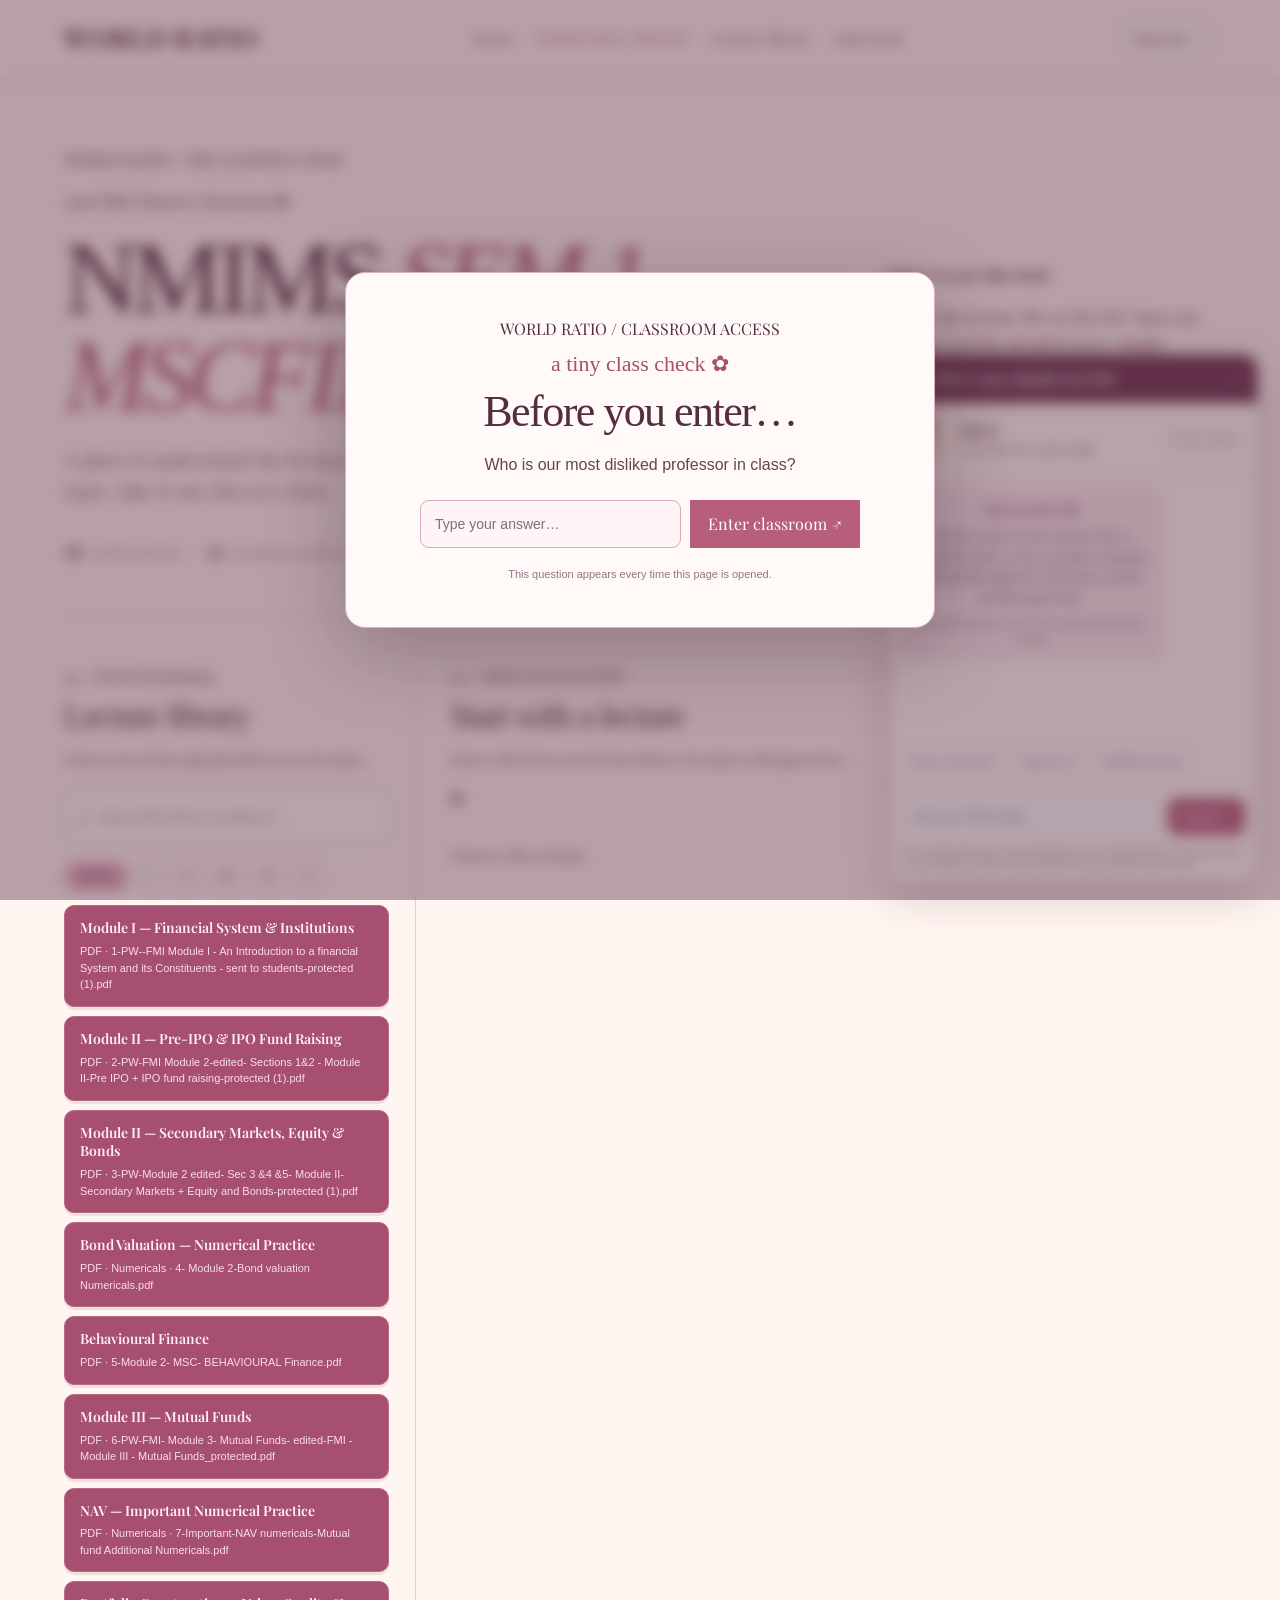
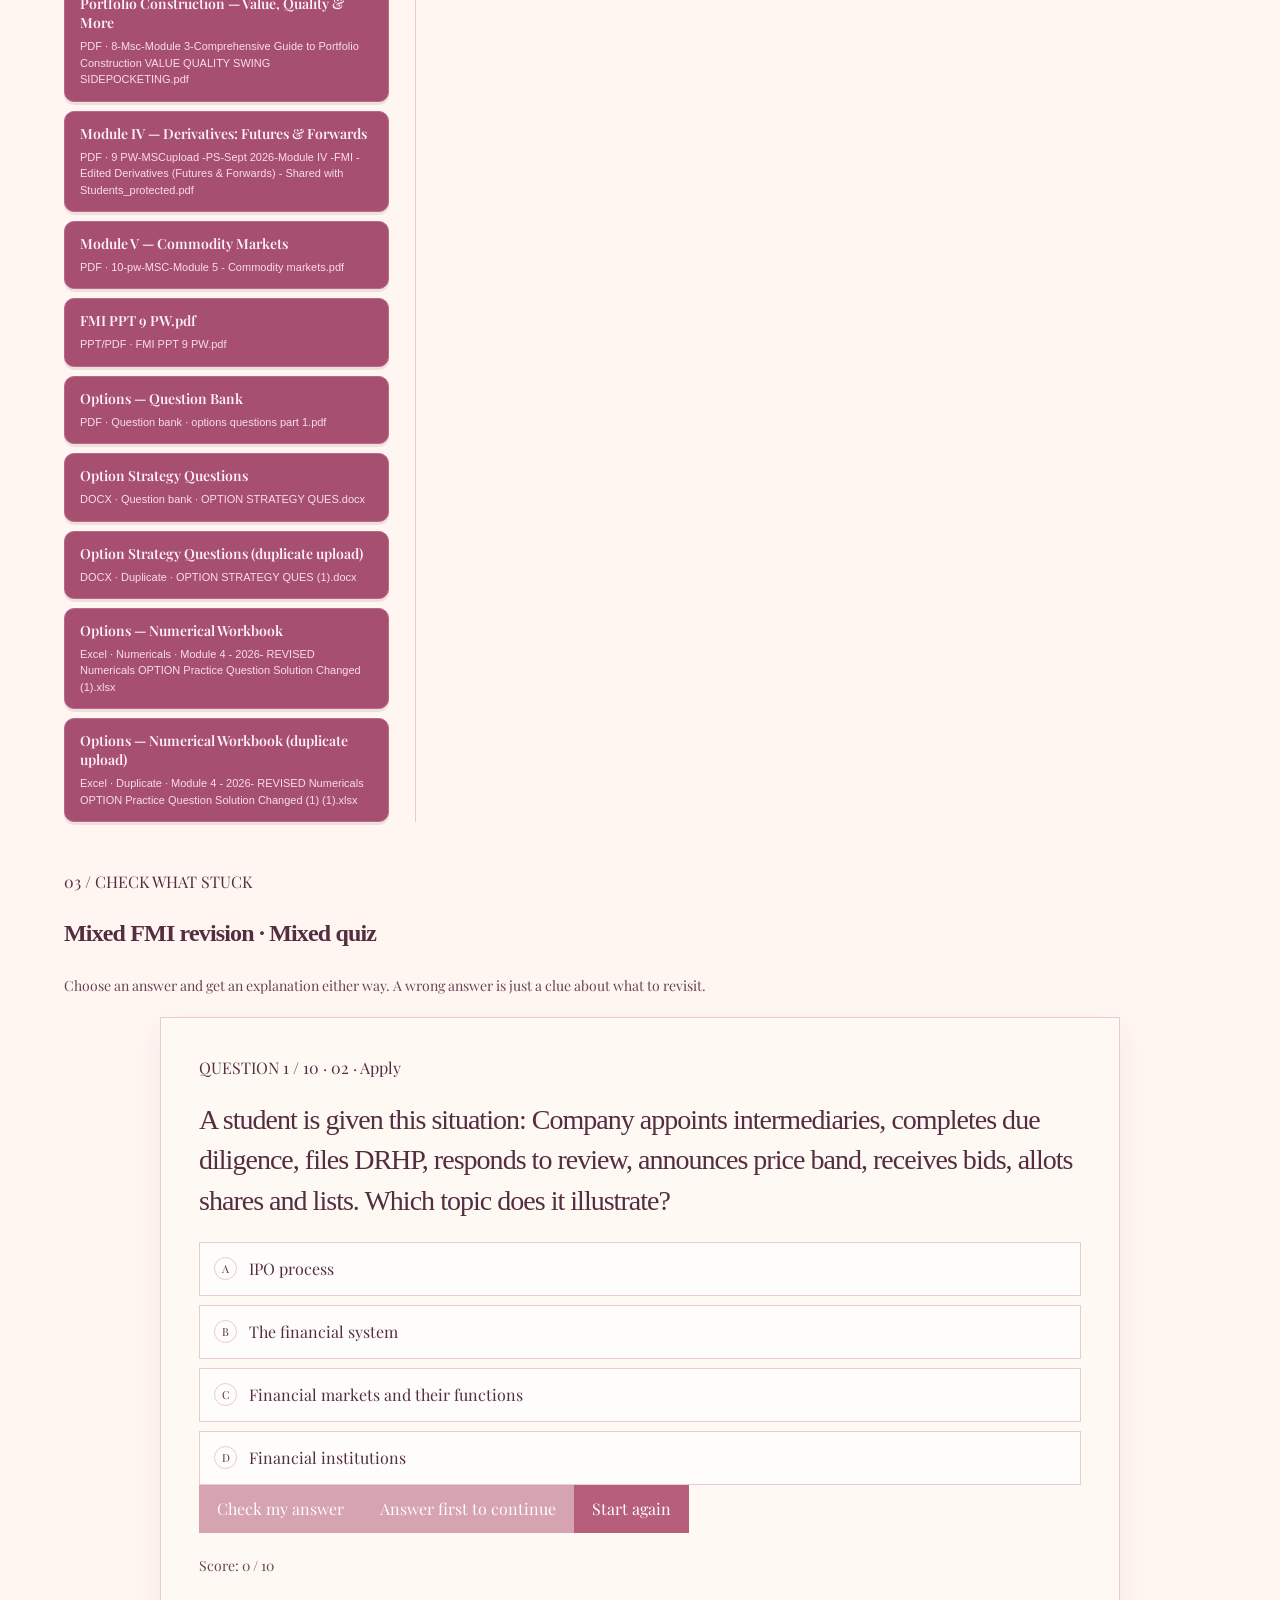
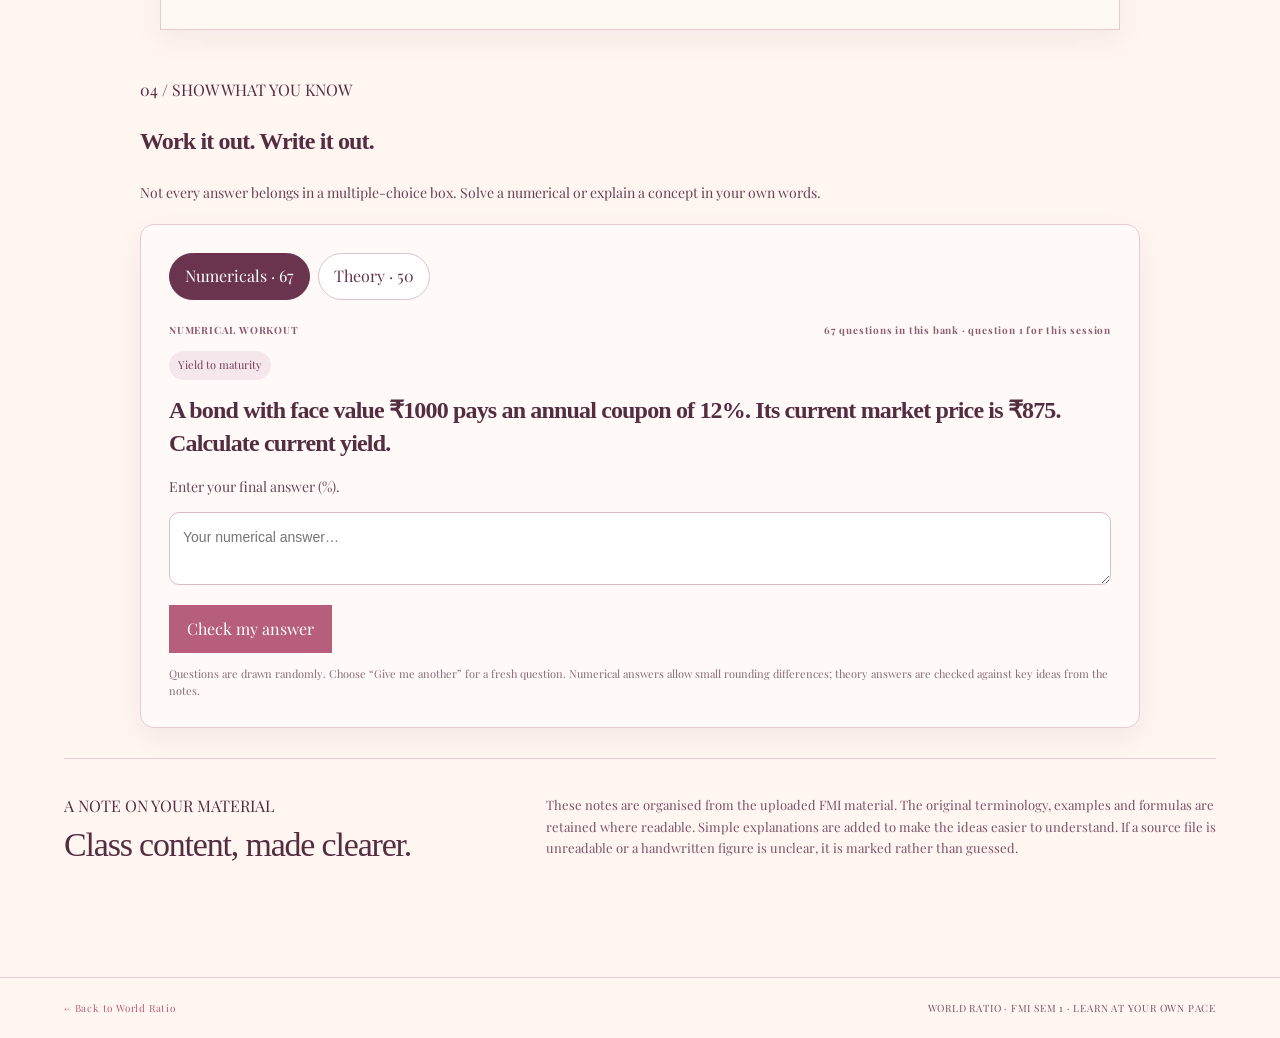
==== commit 39e486a3: "Make classroom access use direct button click and Enter key handlers" ====
--- a/fmi-sem1.html
+++ b/fmi-sem1.html
@@ -6,8 +6,8 @@
     <p>Who is our most disliked professor in class?</p>
     <form id="nmims-gate-form">
       <label class="sr-only" for="nmims-gate-answer">Your answer</label>
-      <input id="nmims-gate-answer" type="text" autocomplete="off" placeholder="Type your answer…" required>
-      <button class="fmi-button" type="submit">Enter classroom ↗</button>
+      <input id="nmims-gate-answer" type="text" autocomplete="off" placeholder="Type your answer…" aria-label="Your answer">
+      <button class="fmi-button" id="nmims-gate-enter" type="button">Enter classroom ↗</button>
     </form>
     <p class="nmims-gate-error" id="nmims-gate-error" role="alert" hidden>Hmm, that doesn't seem to be it. Try again!</p>
     <small>This question appears every time this page is opened.</small>
@@ -29,43 +29,45 @@
 </section>
 <header class="site-header fmi-header"><a class="wordmark" href="index.html#home">WORLD RATIO</a><nav class="top-nav" aria-label="FMI navigation"><a href="index.html#home">Home</a><a class="active" href="fmi-sem1.html">NMIMS SEM 1 MSCFIN</a><a href="#fmi-library">Lecture library</a><a href="#fmi-quiz">Quiz desk</a></nav><a class="header-home" href="index.html#home">Main site ↗</a></header><main class="fmi-main"><section class="fmi-hero"><div><div class="fmi-kicker">WORLD RATIO / THE LEARNING DESK</div><p class="fmi-hand">your little finance classroom ✿</p><h1>NMIMS <em>SEM 1 MSCFIN</em></h1><p class="fmi-lede">A place to understand the lecture, not just read the slides. Pick a file, open a topic, take it one idea at a time.</p><div class="fmi-stats"><span><b id="fmi-file-count">16</b> source files</span><span><b id="fmi-topic-count">51</b> learning topics</span><span><b id="fmi-progress-count">0</b> topics completed</span></div></div><aside class="fmi-note"><span class="fmi-hand">✎</span><strong>How to use this desk</strong><p>Choose the lecture file on the left. Open any topic to read the detailed notes, simple explanation, example and key points. Then test what you remember.</p><small class="fmi-hand">Go slowly. Understanding first, memorising later.</small></aside></section><section class="fmi-layout" id="fmi-library"><aside class="fmi-library"><div class="fmi-kicker">01 / YOUR MATERIAL</div><h2>Lecture library</h2><p class="fmi-muted">Choose one of the uploaded files to see its topics.</p><div class="fmi-search"><span>⌕</span><input id="fmi-search" type="search" placeholder="Find a PDF, PPT or worksheet…" aria-label="Search source files"></div><div class="fmi-filters" id="fmi-filters"><button class="active" data-mod="all">All files</button><button data-mod="Module I">I</button><button data-mod="Module II">II</button><button data-mod="Module III">III</button><button data-mod="Module IV">IV</button><button data-mod="Module V">V</button></div><div id="fmi-files" class="fmi-files" aria-live="polite"></div></aside><section class="fmi-study"><div class="fmi-study-head"><div><div class="fmi-kicker">02 / OPEN YOUR NOTES</div><h2 id="fmi-study-title">Start with a lecture</h2><p id="fmi-study-desc" class="fmi-muted">Select a file from your lecture library. Its topics will appear here.</p></div><span class="fmi-hand">✿</span></div><div id="fmi-topics" class="fmi-topics"><p class="fmi-muted">Choose a file to begin.</p></div><article id="fmi-detail" class="fmi-detail" hidden></article><section id="fmi-related" class="fmi-related" hidden><div class="fmi-kicker">KEEP CONNECTING IDEAS</div><h3>Suggested next topics</h3><div id="fmi-related-list"></div></section></section></section><section class="fmi-quiz" id="fmi-quiz"><div class="fmi-kicker">03 / CHECK WHAT STUCK</div><h2 id="fmi-quiz-title">The quiz desk</h2><p class="fmi-muted">Choose an answer and get an explanation either way. A wrong answer is just a clue about what to revisit.</p><div class="fmi-quiz-card"><div class="fmi-kicker" id="fmi-qno" aria-live="polite">QUESTION 1</div><h3 id="fmi-question">Start a quick revision quiz.</h3><div id="fmi-choices" class="fmi-choices" role="group" aria-label="Answer choices"></div><div id="fmi-feedback" class="fmi-feedback" hidden aria-live="polite" tabindex="-1"></div><div class="fmi-actions"><button id="fmi-check" class="fmi-button" disabled>Check my answer</button><button id="fmi-next" class="fmi-button secondary" hidden>Next question →</button><button id="fmi-restart" class="fmi-button secondary">Start again</button></div><div class="fmi-progress"><span id="fmi-progress-fill"></span></div><p class="fmi-muted" id="fmi-score" aria-live="polite">Score: 0 / 10 answered</p></div></section><aside class="divy-chat" id="divy-chat" aria-label="Ask DivY your doubts in FMI"><button class="divy-chat-toggle" id="divy-toggle" type="button" aria-expanded="true"><span class="divy-title">Ask DivY your doubts in FMI</span><span class="divy-toggle-mark" aria-hidden="true">−</span></button><div class="divy-chat-content"><div class="divy-chat-head"><img src="assets/divy-welcome-small.png" alt="DivY, your FMI study companion"><div><strong>DivY</strong><small>Your little FMI study buddy</small></div><span class="divy-online">NOTES MODE</span></div><div class="divy-messages" id="divy-messages" role="log" aria-live="polite" aria-relevant="additions"></div><div class="divy-suggestions" id="divy-suggestions"><button type="button" data-ask="What is a long call?">What is a long call?</button><button type="button" data-ask="Explain NAV with an example">Explain NAV</button><button type="button" data-ask="What is modified duration?">Modified duration</button></div><form class="divy-form" id="divy-form"><label class="sr-only" for="divy-input">Ask DivY a question about FMI</label><input id="divy-input" type="text" placeholder="Ask your FMI doubt…" autocomplete="off" required><button type="submit" aria-label="Send question">Send ↗</button></form><p class="divy-disclaimer">DivY searches the notes stored on this page. Live AI and automatic web answers need a secure backend, so this version will tell you when a topic is not covered.</p></div></aside><section class="fmi-practice" id="written-practice"><div class="fmi-kicker">04 / SHOW WHAT YOU KNOW</div><h2>Work it out. Write it out.</h2><p class="fmi-muted">Not every answer belongs in a multiple-choice box. Solve a numerical or explain a concept in your own words.</p><div class="practice-card"><div class="practice-tabs" role="group" aria-label="Choose practice type"><button type="button" class="active" data-practice-mode="numericals" aria-pressed="true">Numericals · 67</button><button type="button" data-practice-mode="theory" aria-pressed="false">Theory · 50</button></div><div class="practice-meta"><span id="practice-type-label">NUMERICAL WORKOUT</span><span id="practice-q-count">67 questions in this bank</span></div><div class="practice-topic" id="practice-topic"></div><h3 id="practice-question">Loading your question…</h3><p class="fmi-muted" id="practice-unit">Enter your final answer.</p><textarea id="practice-answer" rows="3" placeholder="Your answer…" aria-label="Your answer"></textarea><div class="practice-actions"><button type="button" class="fmi-button" id="practice-check">Check my answer</button><button type="button" class="fmi-button secondary" id="practice-next" hidden>Give me another ↗</button></div><div id="practice-feedback" class="practice-feedback" hidden aria-live="polite"></div><p class="practice-footnote">Questions are drawn randomly. Choose “Give me another” for a fresh question. Numerical answers allow small rounding differences; theory answers are checked against key ideas from the notes.</p></div></section><section class="fmi-method"><div><div class="fmi-kicker">A NOTE ON YOUR MATERIAL</div><h2>Class content, made clearer.</h2></div><p>These notes are organised from the uploaded FMI material. The original terminology, examples and formulas are retained where readable. Simple explanations are added to make the ideas easier to understand. If a source file is unreadable or a handwritten figure is unclear, it is marked rather than guessed.</p></section></main><footer class="fmi-footer"><a href="index.html#home">← Back to World Ratio</a><span>WORLD RATIO · FMI SEM 1 · LEARN AT YOUR OWN PACE</span></footer><script>
 (function(){
- function wireClassroomGate(){
-  var form=document.getElementById("nmims-gate-form");
-  var input=document.getElementById("nmims-gate-answer");
+ function setupNmimsGate(){
+  var gate=document.getElementById("nmims-gate");
   var question=document.getElementById("nmims-gate-question");
   var subjects=document.getElementById("nmims-subject-select");
-  var gate=document.getElementById("nmims-gate");
-  if(!form||!input||!question||!subjects||!gate)return;
-  form.addEventListener("submit",function(event){
-   event.preventDefault();
-   event.stopPropagation();
-   var answer=(input.value||"").toLowerCase();
-   if(answer.indexOf("parag")!==-1){
+  var input=document.getElementById("nmims-gate-answer");
+  var enter=document.getElementById("nmims-gate-enter");
+  var error=document.getElementById("nmims-gate-error");
+  if(!gate||!question||!subjects||!input||!enter)return;
+  function checkAnswer(){
+   var answer=String(input.value||"").toLowerCase();
+   if(answer.includes("parag")){
     question.hidden=true;
     subjects.hidden=false;
-    var status=document.getElementById("nmims-subject-status");
-    if(status)status.hidden=true;
+    if(error)error.hidden=true;
    }else{
-    var error=document.getElementById("nmims-gate-error");
     if(error)error.hidden=false;
+    input.focus();
    }
+  }
+  enter.addEventListener("click",checkAnswer);
+  input.addEventListener("keydown",function(event){
+   if(event.key==="Enter"){event.preventDefault();checkAnswer();}
   });
-  var selector=document.getElementById("nmims-subject-select");
-  selector.addEventListener("click",function(event){
+  input.addEventListener("input",function(){if(error)error.hidden=true;});
+  subjects.addEventListener("click",function(event){
    var button=event.target.closest("[data-subject]");
    if(!button)return;
-   if(button.getAttribute("data-subject")==="FMI"){
+   if(button.dataset.subject==="FMI"){
     gate.hidden=true;
     document.body.classList.remove("nmims-locked");
     var library=document.getElementById("fmi-library");
     if(library)library.scrollIntoView({behavior:"smooth",block:"start"});
    }else{
     var status=document.getElementById("nmims-subject-status");
-    if(status){status.textContent=button.getAttribute("data-subject")+" study desk is not set up here yet. FMI is the currently available classroom.";status.hidden=false;}
+    if(status){status.textContent=button.dataset.subject+" study desk is not set up here yet. FMI is the currently available classroom.";status.hidden=false;}
    }
   });
  }
- if(document.readyState==="loading")document.addEventListener("DOMContentLoaded",wireClassroomGate);
- else wireClassroomGate();
+ if(document.readyState==="loading")document.addEventListener("DOMContentLoaded",setupNmimsGate);
+ else setupNmimsGate();
 })();
 </script><script src="js/fmi.js?v=nmims-gate-2"></script></body></html>
